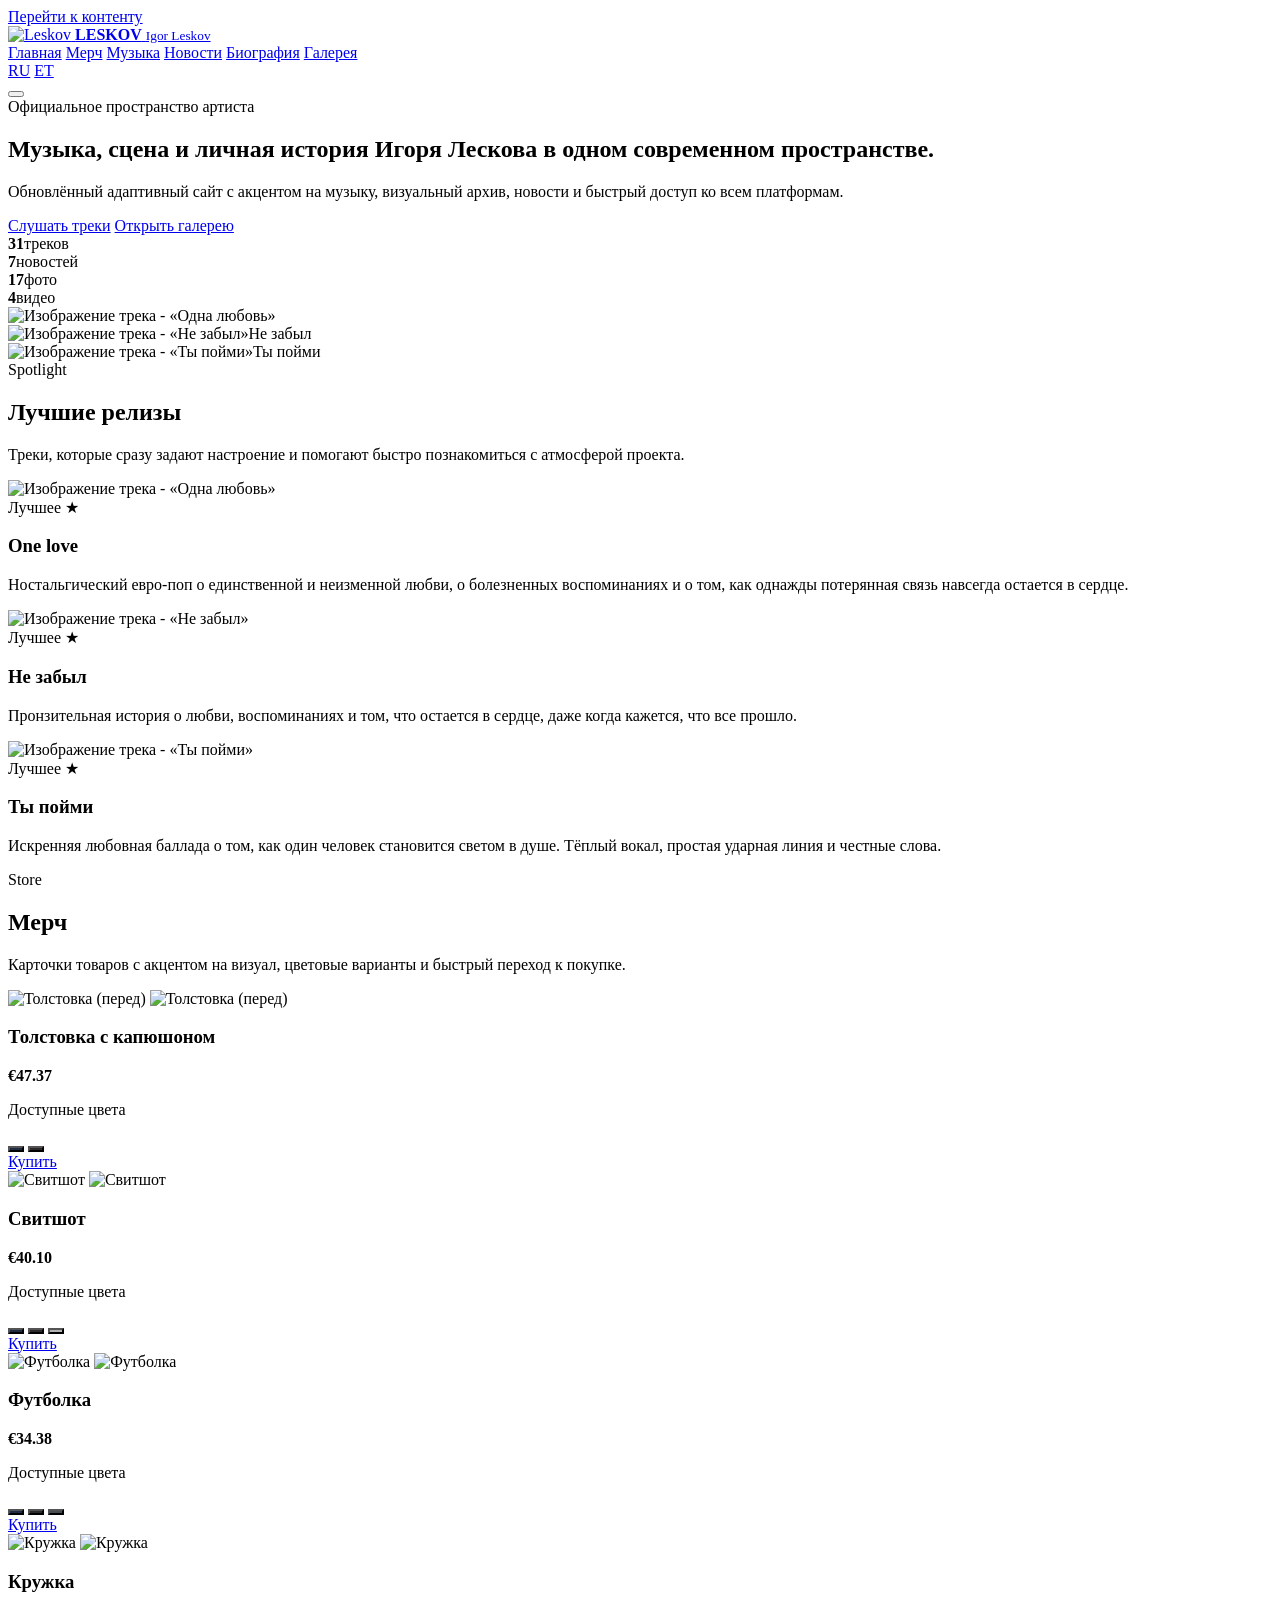
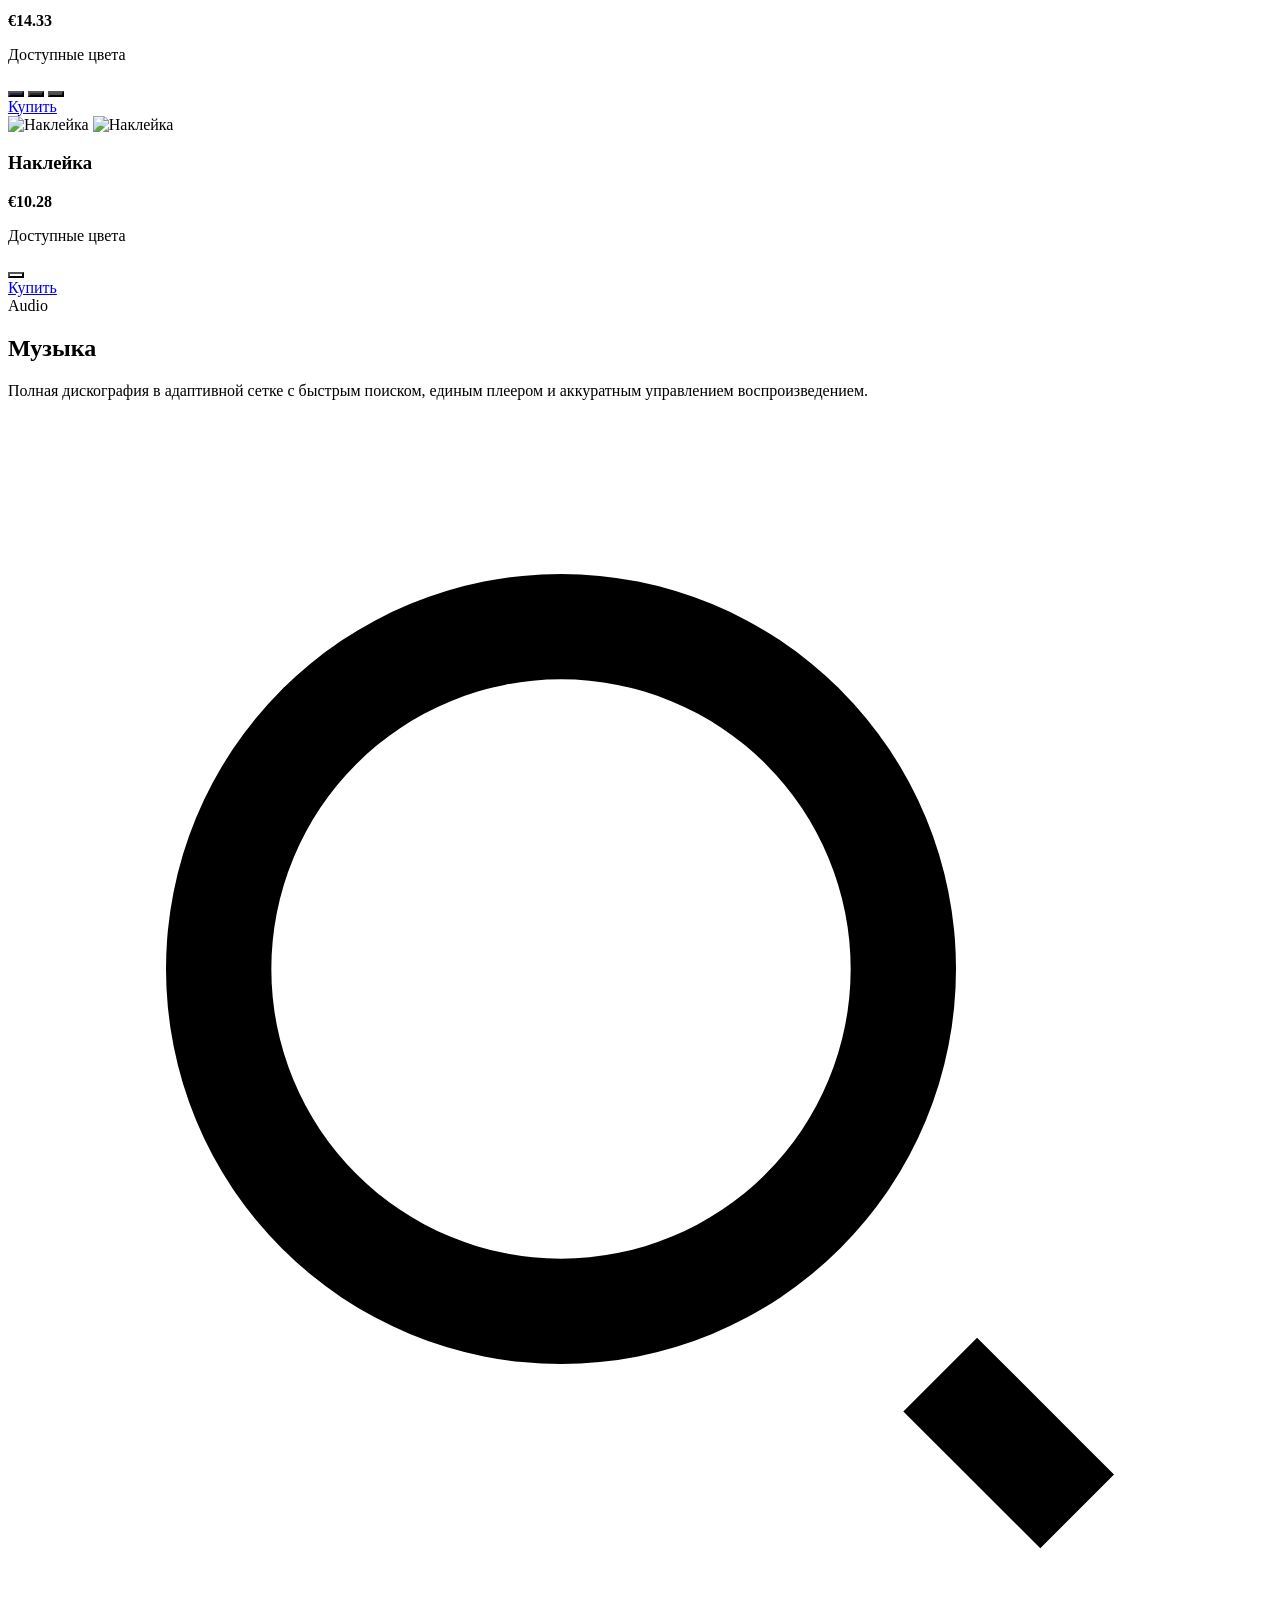
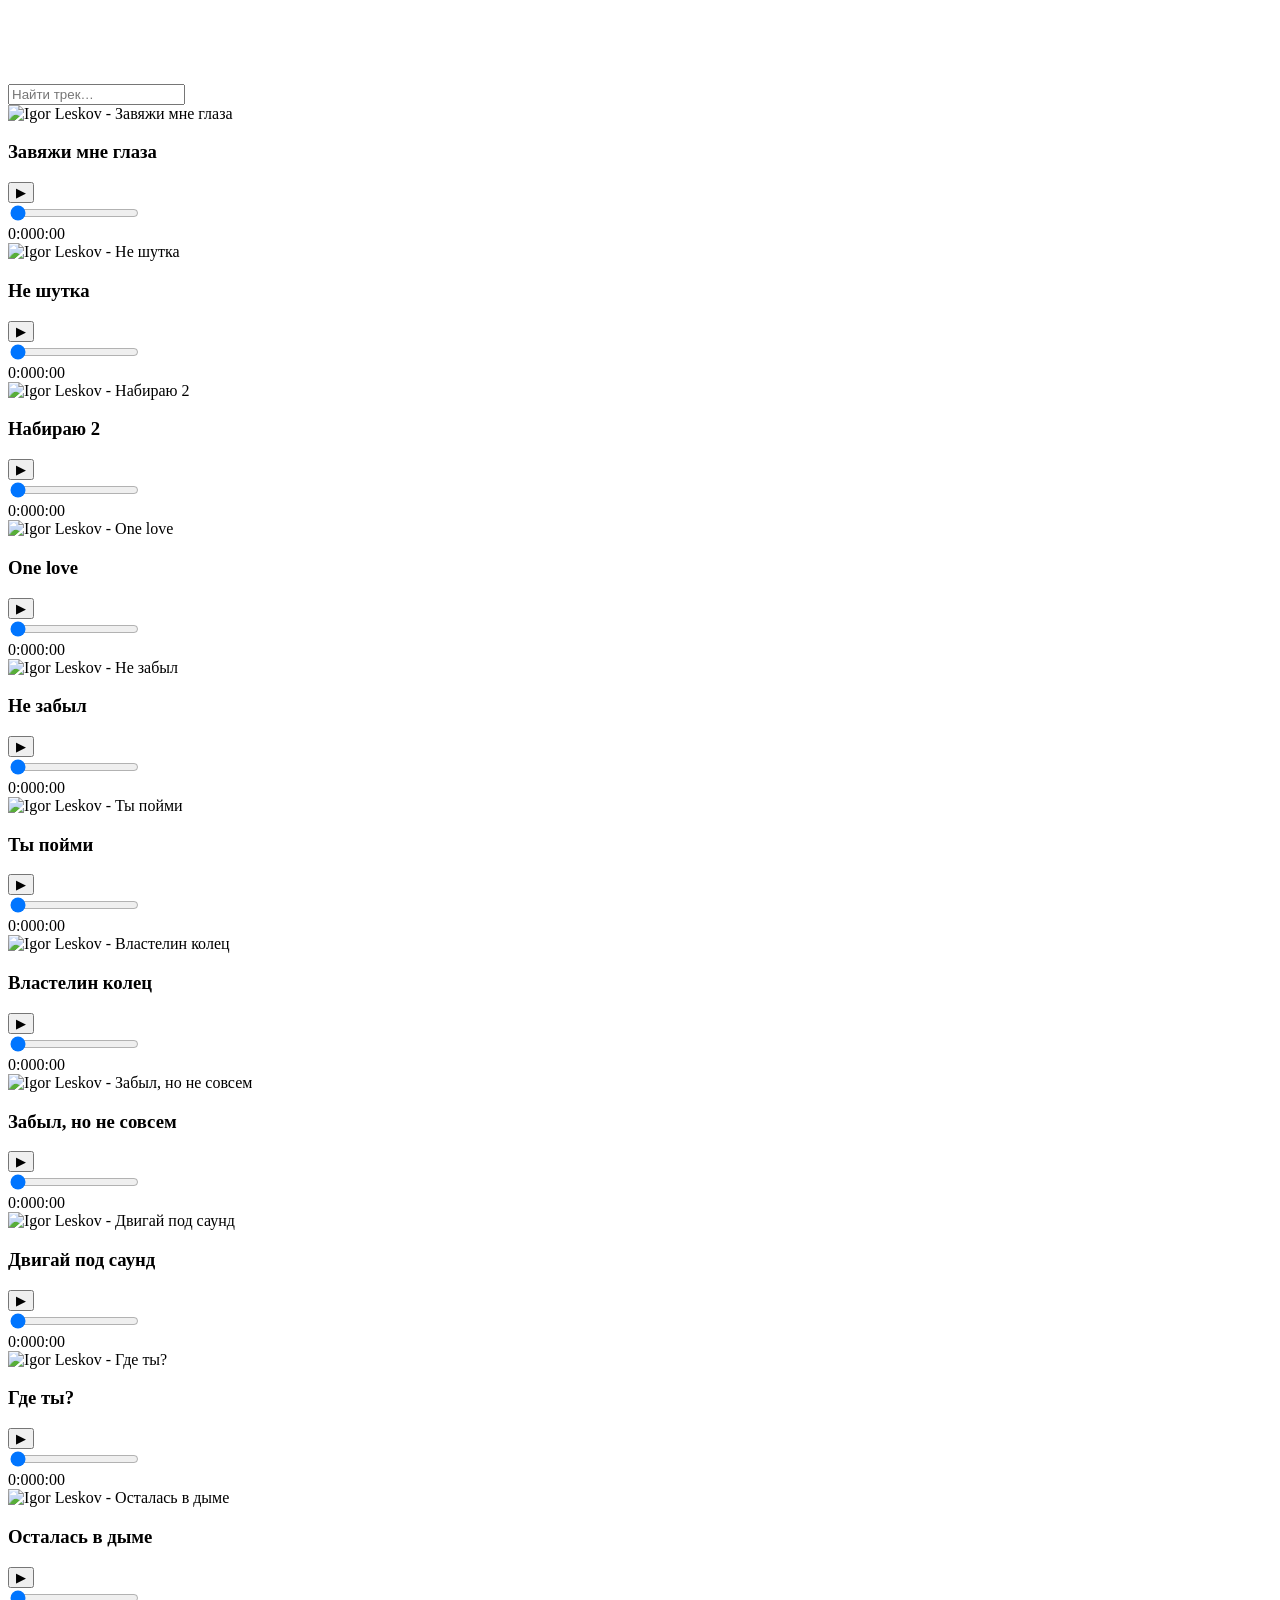
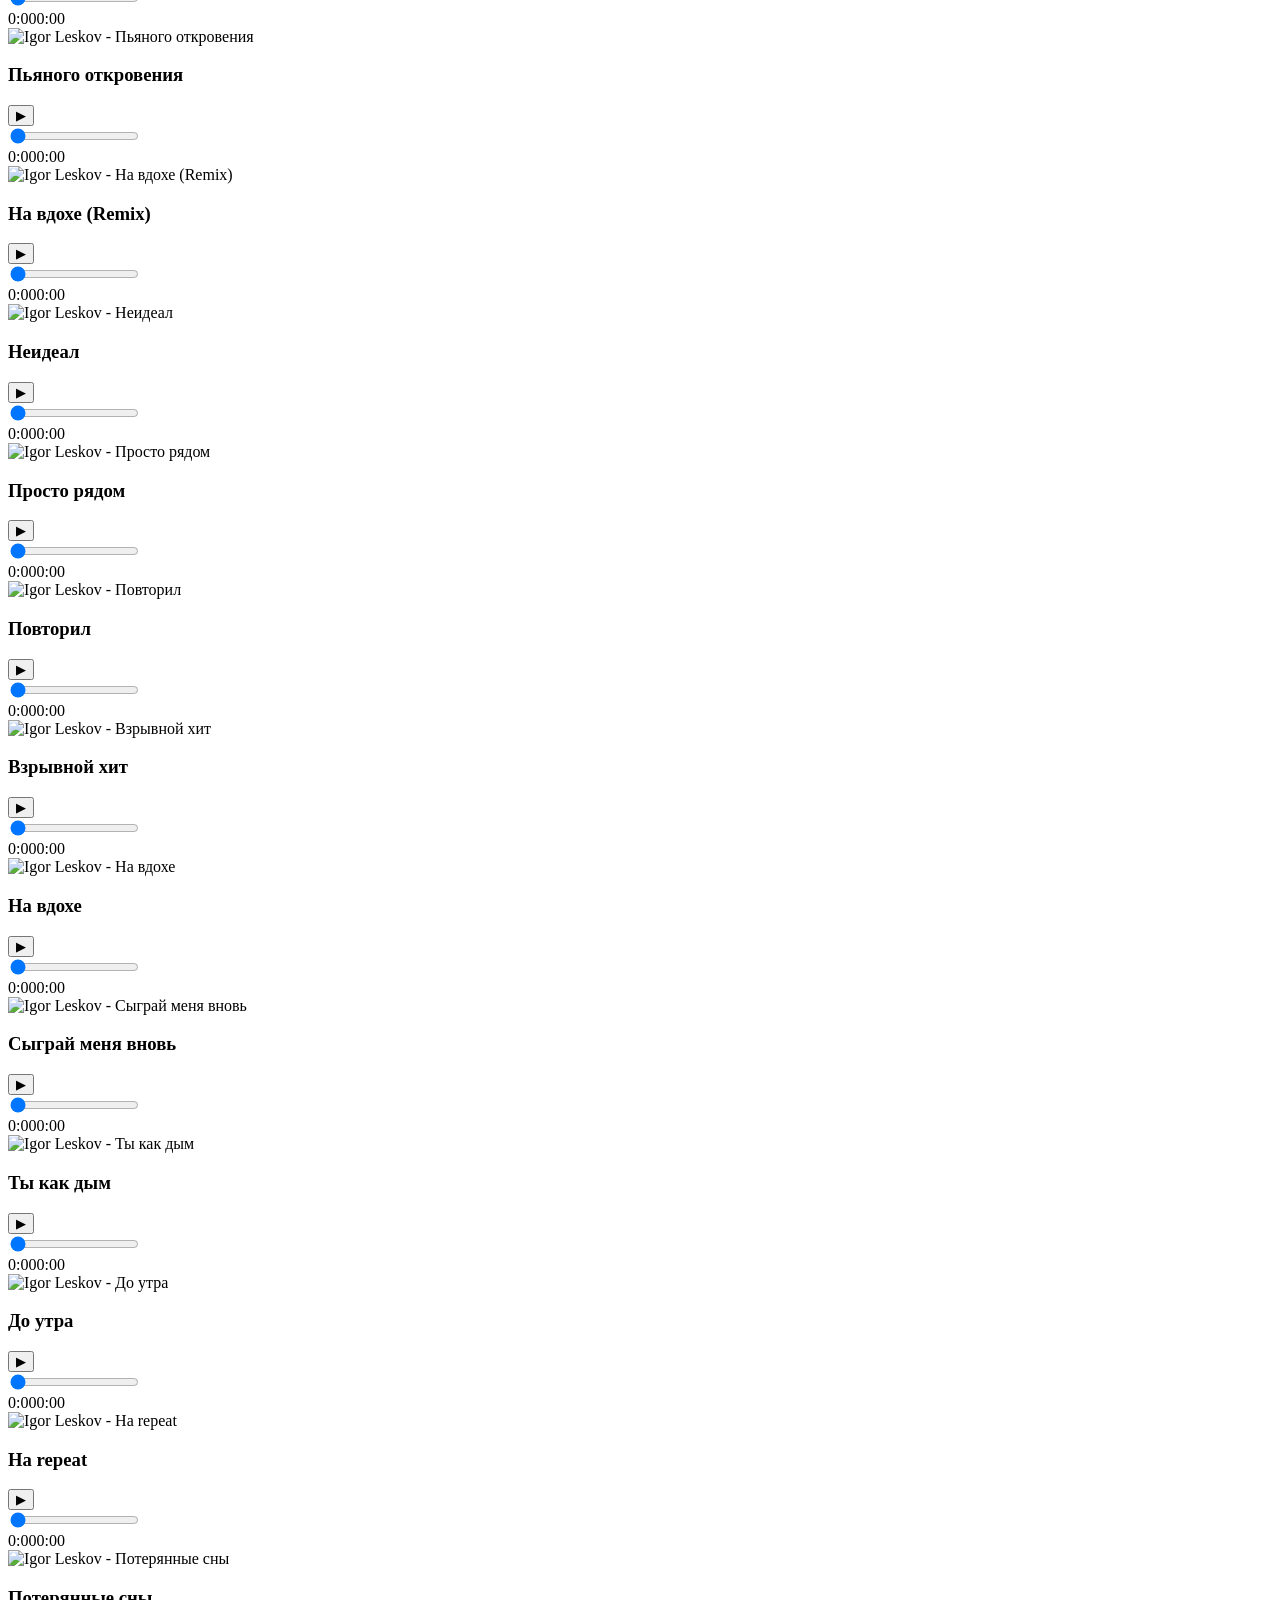
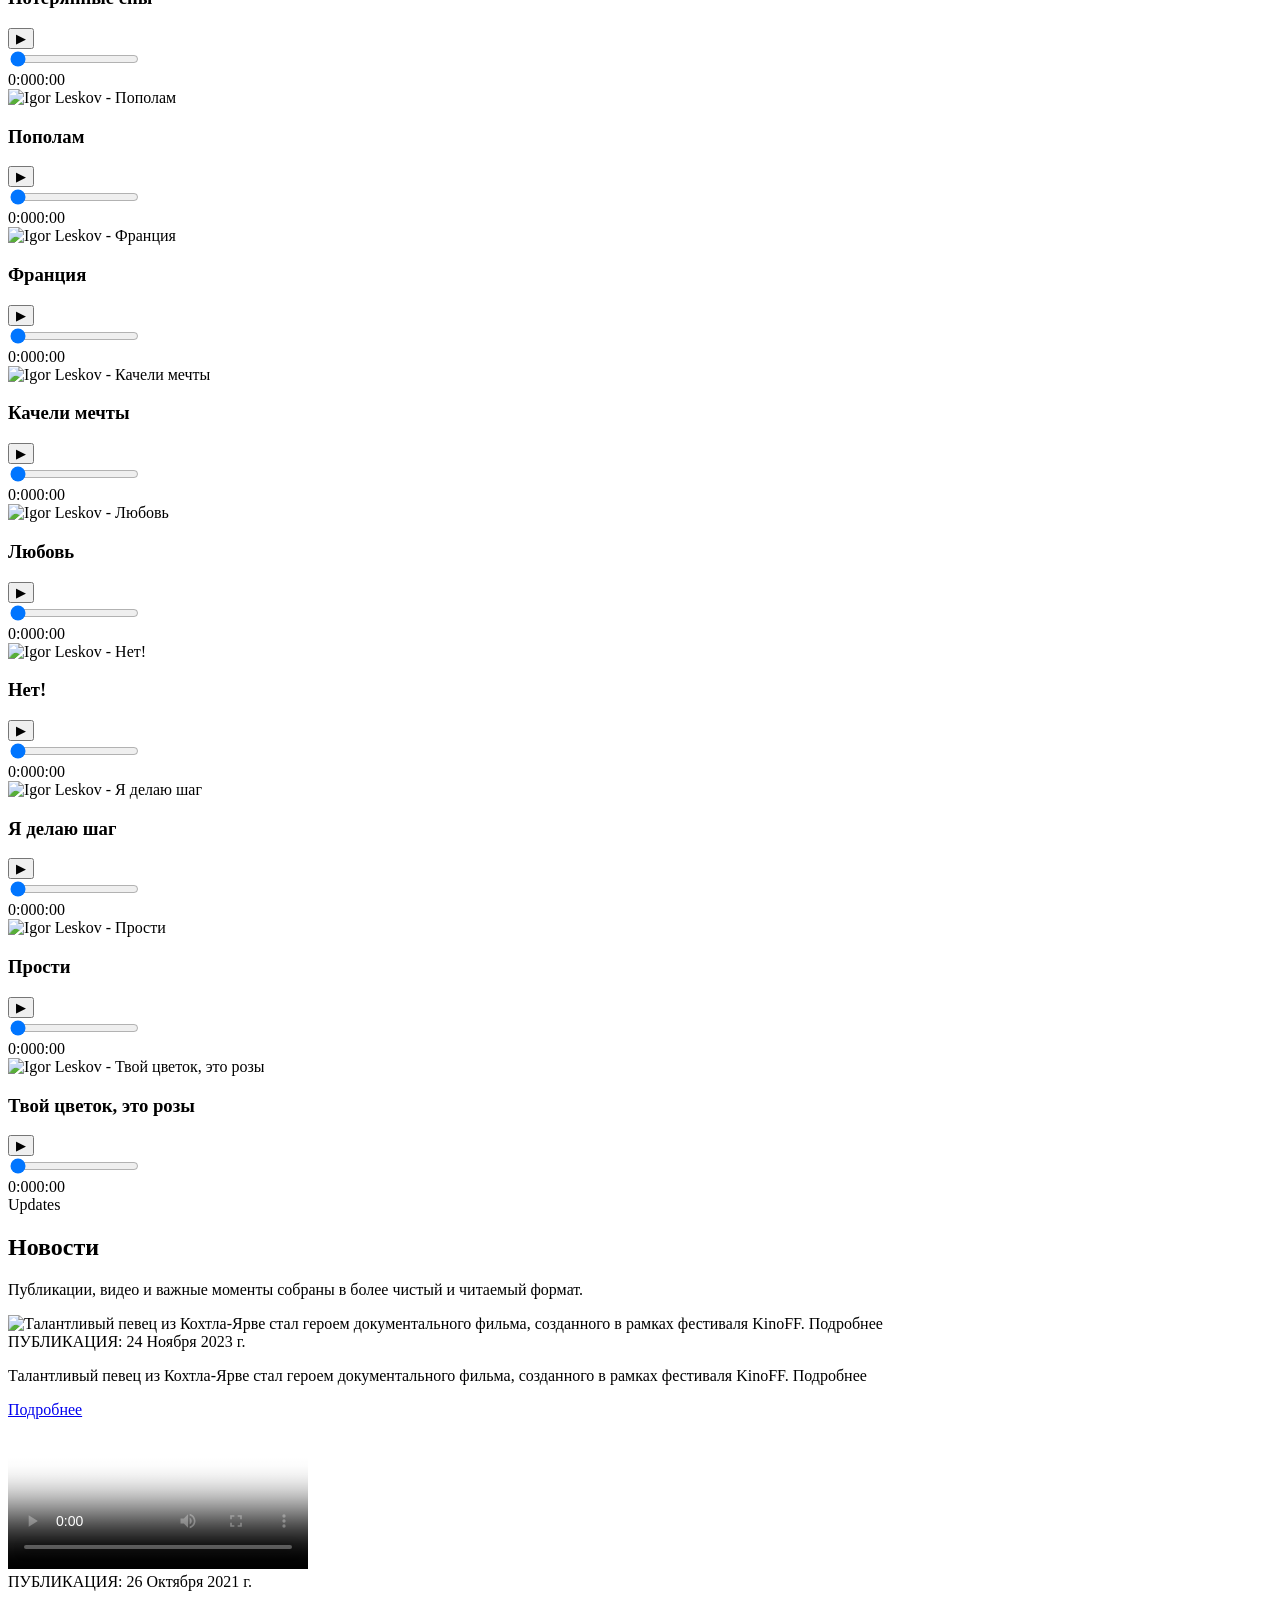
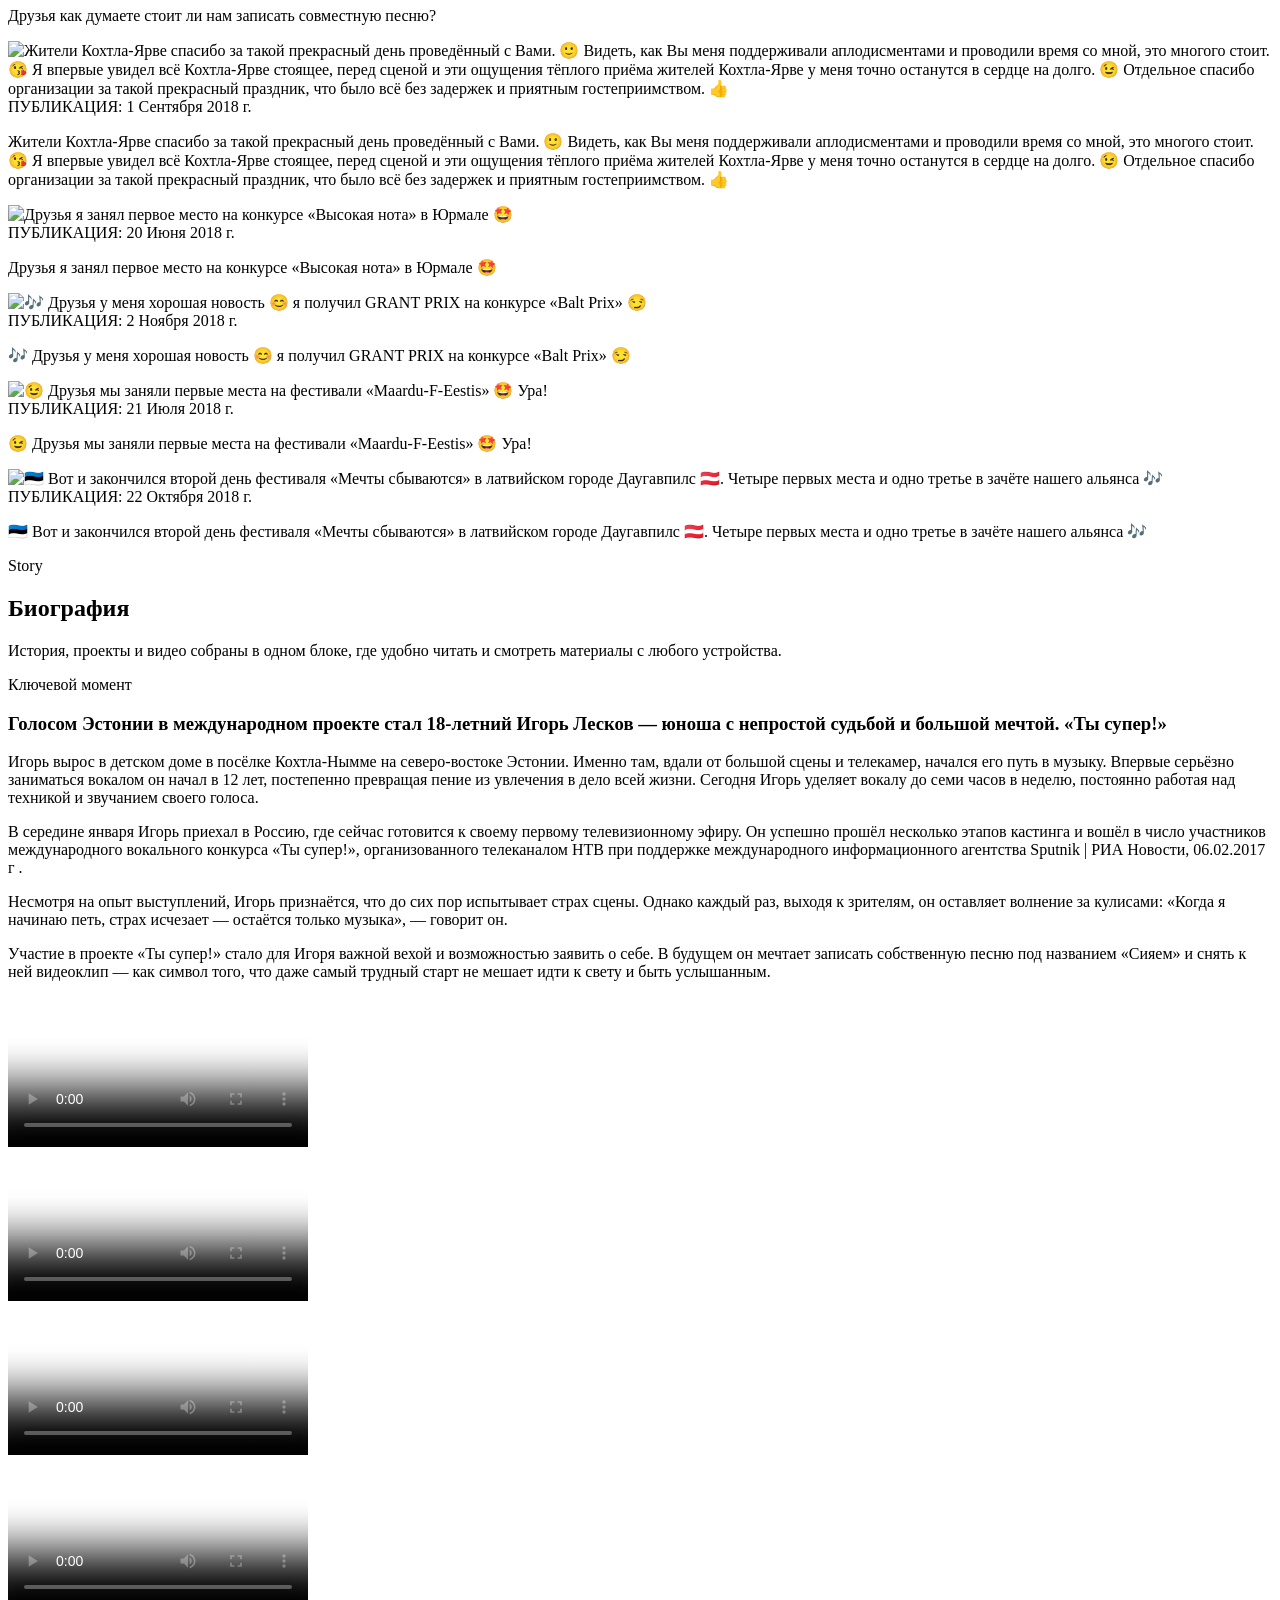
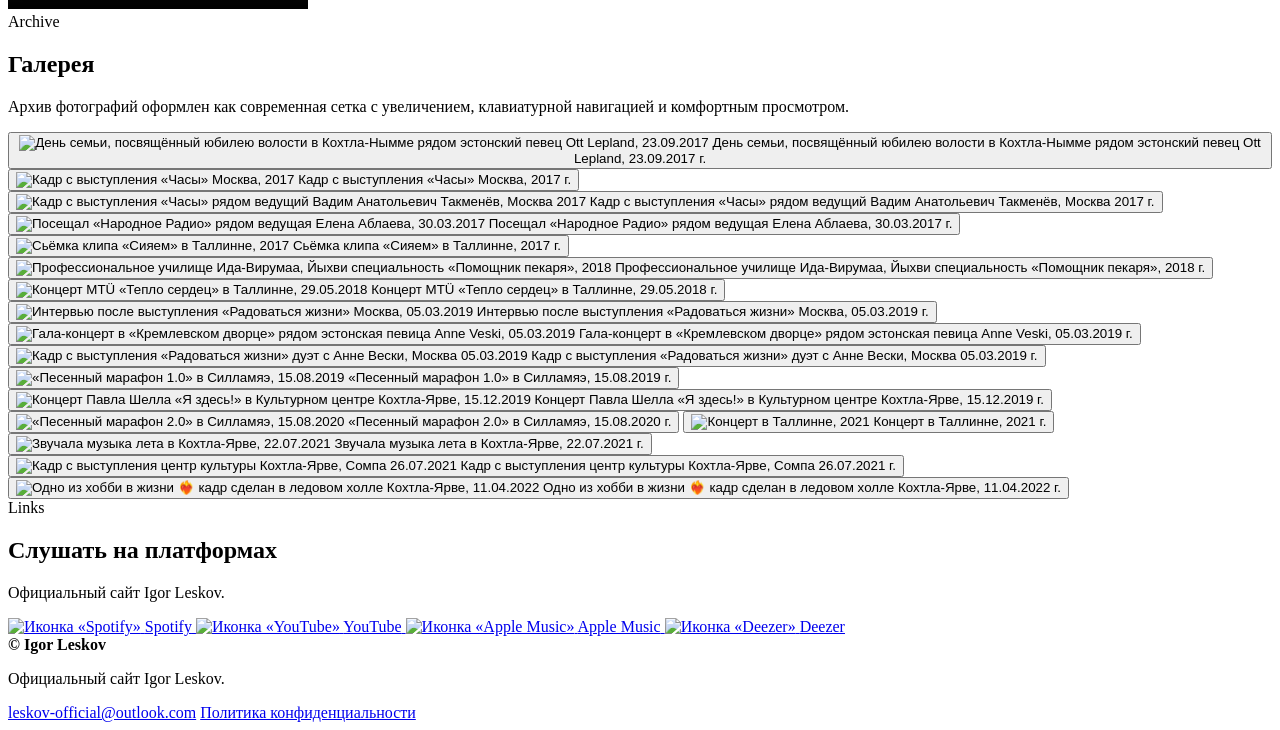
==== index.html @ e86a99e0 "Add files via upload" ====
<!DOCTYPE html>
<html lang="ru">
<head>
  <meta charset="UTF-8">
  <meta name="viewport" content="width=device-width, initial-scale=1.0">
  <title>Leskov — официальный сайт</title>
  <meta name="description" content="Официальный сайт Igor Leskov: музыка, новости, биография, видео, галерея и мерч в современном адаптивном формате.">
  <meta name="theme-color" content="#090b17">
  <meta property="og:title" content="Leskov — официальный сайт">
  <meta property="og:description" content="Официальный сайт Igor Leskov: музыка, новости, биография, видео, галерея и мерч в современном адаптивном формате.">
  <meta property="og:type" content="website">
  <meta property="og:url" content="https://leskov.online/index.html">
  <meta property="og:image" content="https://leskov.online/images/1.webp">
  <meta property="og:locale" content="ru_RU">
  <meta name="twitter:card" content="summary_large_image">
  <link rel="icon" href="images/dark-favicon.png" type="image/x-icon">
  <link rel="apple-touch-icon" sizes="180x180" href="images/apple-touch-icon.webp">
  <link rel="manifest" href="manifest.json">
  <link rel="canonical" href="https://leskov.online/index.html">
  <link rel="alternate" hreflang="ru" href="https://leskov.online/index.html">
  <link rel="alternate" hreflang="et" href="https://leskov.online/index_et.html">
  <link rel="alternate" hreflang="x-default" href="https://leskov.online/index.html">
  <link rel="preload" href="styles/site.css" as="style">
  <link rel="stylesheet" href="styles/site.css">
  <script type="application/ld+json">{
  "@context": "https://schema.org",
  "@type": "MusicGroup",
  "name": "Igor Leskov",
  "alternateName": "Leskov",
  "url": "https://leskov.online/",
  "image": "https://leskov.online/images/1.webp",
  "sameAs": [
    "https://open.spotify.com/artist/6qrNmKP6uxLt9IH6cuPBic",
    "https://youtube.com/channel/UCfC91zJRgy1RGHSk66JaquA",
    "https://music.apple.com/ee/artist/igor-leskov/1499182530",
    "https://deezer.com/de/artist/64176502"
  ],
  "description": "Официальный сайт Igor Leskov: музыка, новости, биография, видео, галерея и мерч в современном адаптивном формате."
}</script>
</head>
<body data-lang="ru">
  <a class="skip-link" href="#content">Перейти к контенту</a>
  <div class="page-shell">
    <div class="bg-orb bg-orb-one"></div>
    <div class="bg-orb bg-orb-two"></div>
    <div class="bg-grid"></div>

    <header class="site-header">
      <div class="container header-inner">
        <a class="brand" href="index.html" aria-label="Leskov home">
          <img src="images/logo.webp" alt="Leskov" width="56" height="56" fetchpriority="high">
          <span class="brand-copy">
            <strong>LESKOV</strong>
            <small>Igor Leskov</small>
          </span>
        </a>

        <nav class="site-nav" id="site-nav" aria-label="primary">
          <a href="#home" data-nav-link>Главная</a>
<a href="#shop" data-nav-link>Мерч</a>
<a href="#music" data-nav-link>Музыка</a>
<a href="#news" data-nav-link>Новости</a>
<a href="#biography" data-nav-link>Биография</a>
<a href="#gallery" data-nav-link>Галерея</a>
        </nav>

        <div class="header-actions">
          <div class="language-switcher">
            <a class="lang-pill is-active" href="index.html">RU</a>
            <a class="lang-pill " href="index_et.html">ET</a>
          </div>
          <button class="menu-toggle" type="button" aria-expanded="false" aria-controls="site-nav" aria-label="Открыть меню" data-menu-toggle>
            <span></span><span></span><span></span>
          </button>
        </div>
      </div>
    </header>

    <main id="content">
      <section class="hero-section" id="home">
        <div class="container hero-grid">
          <div class="hero-copy reveal">
            <span class="eyebrow">Официальное пространство артиста</span>
            <h1>Музыка, сцена и личная история Игоря Лескова в одном современном пространстве.</h1>
            <p>Обновлённый адаптивный сайт с акцентом на музыку, визуальный архив, новости и быстрый доступ ко всем платформам.</p>
            <div class="hero-actions">
              <a class="button" href="#music">Слушать треки</a>
              <a class="button button-secondary" href="#gallery">Открыть галерею</a>
            </div>
            <div class="hero-stats"><div class="hero-stat"><strong>31</strong><span>треков</span></div>
<div class="hero-stat"><strong>7</strong><span>новостей</span></div>
<div class="hero-stat"><strong>17</strong><span>фото</span></div>
<div class="hero-stat"><strong>4</strong><span>видео</span></div></div>
          </div>

          <div class="hero-visual reveal">
            <div class="visual-main">
              <img src="images/1.webp" alt="Изображение трека - «Одна любовь»" fetchpriority="high">
            </div>
            <div class="visual-stack">
              <div class="stack-card"><img src="images/3.webp" alt="Изображение трека - «Не забыл»" loading="lazy"><span>Не забыл</span></div><div class="stack-card"><img src="images/2.webp" alt="Изображение трека - «Ты пойми»" loading="lazy"><span>Ты пойми</span></div>
            </div>
          </div>
        </div>
      </section>

      <section class="section-block" aria-labelledby="featured-title">
        <div class="container">
          <div class="section-head reveal">
            <div>
              <span class="eyebrow">Spotlight</span>
              <h2 id="featured-title">Лучшие релизы</h2>
            </div>
            <p>Треки, которые сразу задают настроение и помогают быстро познакомиться с атмосферой проекта.</p>
          </div>
          <div class="featured-grid"><article class="featured-card reveal">
  <div class="featured-media"><img src="images/1.webp" alt="Изображение трека - «Одна любовь»" fetchpriority="high"></div>
  <div class="featured-copy">
    <span class="pill">Лучшее ★</span>
    <h3>One love</h3>
    <p>Ностальгический евро-поп о единственной и неизменной любви, о болезненных воспоминаниях и о том, как однажды потерянная связь навсегда остается в сердце.</p>
  </div>
</article>
<article class="featured-card reveal">
  <div class="featured-media"><img src="images/3.webp" alt="Изображение трека - «Не забыл»" loading="lazy"></div>
  <div class="featured-copy">
    <span class="pill">Лучшее ★</span>
    <h3>Не забыл</h3>
    <p>Пронзительная история о любви, воспоминаниях и том, что остается в сердце, даже когда кажется, что все прошло.</p>
  </div>
</article>
<article class="featured-card reveal">
  <div class="featured-media"><img src="images/2.webp" alt="Изображение трека - «Ты пойми»" loading="lazy"></div>
  <div class="featured-copy">
    <span class="pill">Лучшее ★</span>
    <h3>Ты пойми</h3>
    <p>Искренняя любовная баллада о том, как один человек становится светом в душе. Тёплый вокал, простая ударная линия и честные слова.</p>
  </div>
</article></div>
        </div>
      </section>

      <section class="section-block" id="shop" aria-labelledby="shop-title">
        <div class="container">
          <div class="section-head reveal">
            <div>
              <span class="eyebrow">Store</span>
              <h2 id="shop-title">Мерч</h2>
            </div>
            <p>Карточки товаров с акцентом на визуал, цветовые варианты и быстрый переход к покупке.</p>
          </div>
          <div class="shop-grid"><article class="shop-card reveal" data-shop-card>
  <div class="shop-visual" data-front="images/500.webp" data-back="images/500-hover.webp">
    <img class="shop-image is-front" src="images/500.webp" alt="Толстовка (перед)" loading="lazy">
    <img class="shop-image is-back" src="images/500-hover.webp" alt="Толстовка (перед)" loading="lazy">
  </div>
  <div class="shop-copy">
    <div class="shop-line">
      <h3>Толстовка с капюшоном</h3>
      <strong>€47.37</strong>
    </div>
    <p class="shop-meta">Доступные цвета</p>
    <div class="color-row"><button class="color-dot is-selected" type="button" aria-label="Толстовка с капюшоном" style="background-color: rgb(31, 42, 68);" data-buy-url="https://my-store-109c5bf.creator-spring.com/listing/leskov?product=377&amp;variation=100072" data-front="images/500.webp" data-back="images/500-hover.webp"></button>
<button class="color-dot " type="button" aria-label="Толстовка с капюшоном" style="background-color: rgb(45, 41, 38);" data-buy-url="https://my-store-109c5bf.creator-spring.com/listing/leskov?product=377&amp;variation=100069" data-front="images/501.webp" data-back="images/501-hover.webp"></button></div>
    <a class="button button-secondary" data-buy-link href="https://my-store-109c5bf.creator-spring.com/listing/leskov?product=377&amp;variation=100072" target="_blank" rel="noopener noreferrer">Купить</a>
  </div>
</article>
<article class="shop-card reveal" data-shop-card>
  <div class="shop-visual" data-front="images/600.webp" data-back="images/600-hover.webp">
    <img class="shop-image is-front" src="images/600.webp" alt="Свитшот" loading="lazy">
    <img class="shop-image is-back" src="images/600-hover.webp" alt="Свитшот" loading="lazy">
  </div>
  <div class="shop-copy">
    <div class="shop-line">
      <h3>Свитшот</h3>
      <strong>€40.10</strong>
    </div>
    <p class="shop-meta">Доступные цвета</p>
    <div class="color-row"><button class="color-dot is-selected" type="button" aria-label="Свитшот" style="background-color: rgb(31, 42, 68);" data-buy-url="https://my-store-109c5bf.creator-spring.com/listing/leskov?product=378&amp;variation=100090" data-front="images/600.webp" data-back="images/600-hover.webp"></button>
<button class="color-dot " type="button" aria-label="Свитшот" style="background-color: rgb(45, 41, 38);" data-buy-url="https://my-store-109c5bf.creator-spring.com/listing/leskov?product=378&amp;variation=100077" data-front="images/601.webp" data-back="images/601-hover.webp"></button>
<button class="color-dot " type="button" aria-label="Свитшот" style="background-color: rgb(177, 179, 179);" data-buy-url="https://my-store-109c5bf.creator-spring.com/listing/leskov?product=378&amp;variation=103505" data-front="images/602.webp" data-back="images/602-hover.webp"></button></div>
    <a class="button button-secondary" data-buy-link href="https://my-store-109c5bf.creator-spring.com/listing/leskov?product=378&amp;variation=100090" target="_blank" rel="noopener noreferrer">Купить</a>
  </div>
</article>
<article class="shop-card reveal" data-shop-card>
  <div class="shop-visual" data-front="images/701.webp" data-back="images/701-hover.webp">
    <img class="shop-image is-front" src="images/701.webp" alt="Футболка" loading="lazy">
    <img class="shop-image is-back" src="images/701-hover.webp" alt="Футболка" loading="lazy">
  </div>
  <div class="shop-copy">
    <div class="shop-line">
      <h3>Футболка</h3>
      <strong>€34.38</strong>
    </div>
    <p class="shop-meta">Доступные цвета</p>
    <div class="color-row"><button class="color-dot is-selected" type="button" aria-label="Футболка" style="background-color: rgb(31, 42, 68);" data-buy-url="https://my-store-109c5bf.creator-spring.com/listing/leskov?product=2213&amp;variation=106227" data-front="images/701.webp" data-back="images/701-hover.webp"></button>
<button class="color-dot " type="button" aria-label="Футболка" style="background-color: rgb(45, 41, 38);" data-buy-url="https://my-store-109c5bf.creator-spring.com/listing/leskov?product=2213&amp;variation=106173" data-front="images/700.webp" data-back="images/700-hover.webp"></button>
<button class="color-dot " type="button" aria-label="Футболка" style="background-color: rgb(71, 76, 83);" data-buy-url="https://my-store-109c5bf.creator-spring.com/listing/leskov?product=2213&amp;variation=106228" data-front="images/702.webp" data-back="images/702-hover.webp"></button></div>
    <a class="button button-secondary" data-buy-link href="https://my-store-109c5bf.creator-spring.com/listing/leskov?product=2213&amp;variation=106227" target="_blank" rel="noopener noreferrer">Купить</a>
  </div>
</article>
<article class="shop-card reveal" data-shop-card>
  <div class="shop-visual" data-front="images/901.webp" data-back="images/901-hover.webp">
    <img class="shop-image is-front" src="images/901.webp" alt="Кружка" loading="lazy">
    <img class="shop-image is-back" src="images/901-hover.webp" alt="Кружка" loading="lazy">
  </div>
  <div class="shop-copy">
    <div class="shop-line">
      <h3>Кружка</h3>
      <strong>€14.33</strong>
    </div>
    <p class="shop-meta">Доступные цвета</p>
    <div class="color-row"><button class="color-dot is-selected" type="button" aria-label="Кружка" style="background-color: rgb(31, 42, 68);" data-buy-url="https://my-store-109c5bf.creator-spring.com/listing/leskov?product=1566&amp;variation=104947" data-front="images/901.webp" data-back="images/901-hover.webp"></button>
<button class="color-dot " type="button" aria-label="Кружка" style="background-color: rgb(45, 41, 38);" data-buy-url="https://my-store-109c5bf.creator-spring.com/listing/leskov?product=1566&amp;variation=104946" data-front="images/900.webp" data-back="images/900-hover.webp"></button>
<button class="color-dot " type="button" aria-label="Кружка" style="background-color: rgb(71, 76, 83);" data-buy-url="https://my-store-109c5bf.creator-spring.com/listing/leskov?product=1566&amp;variation=104938" data-front="images/902.webp" data-back="images/902-hover.webp"></button></div>
    <a class="button button-secondary" data-buy-link href="https://my-store-109c5bf.creator-spring.com/listing/leskov?product=1566&amp;variation=104947" target="_blank" rel="noopener noreferrer">Купить</a>
  </div>
</article>
<article class="shop-card reveal" data-shop-card>
  <div class="shop-visual" data-front="images/800.webp" data-back="images/800.webp">
    <img class="shop-image is-front" src="images/800.webp" alt="Наклейка" loading="lazy">
    <img class="shop-image is-back" src="images/800.webp" alt="Наклейка" loading="lazy">
  </div>
  <div class="shop-copy">
    <div class="shop-line">
      <h3>Наклейка</h3>
      <strong>€10.28</strong>
    </div>
    <p class="shop-meta">Доступные цвета</p>
    <div class="color-row"><button class="color-dot is-selected" type="button" aria-label="Наклейка" style="background-color: rgb(255, 255, 255);" data-buy-url="https://my-store-109c5bf.creator-spring.com/listing/leskov?product=794&amp;variation=103544" data-front="images/901.webp" data-back="images/901-hover.webp"></button></div>
    <a class="button button-secondary" data-buy-link href="https://my-store-109c5bf.creator-spring.com/listing/leskov?product=794&amp;variation=103544" target="_blank" rel="noopener noreferrer">Купить</a>
  </div>
</article></div>
        </div>
      </section>

      <section class="section-block" id="music" aria-labelledby="music-title">
        <div class="container">
          <div class="section-head reveal">
            <div>
              <span class="eyebrow">Audio</span>
              <h2 id="music-title">Музыка</h2>
            </div>
            <p>Полная дискография в адаптивной сетке с быстрым поиском, единым плеером и аккуратным управлением воспроизведением.</p>
          </div>
          <div class="music-toolbar reveal">
            <label class="search-box">
              <svg viewBox="0 0 24 24" aria-hidden="true"><path d="M10.5 3a7.5 7.5 0 1 1 0 15a7.5 7.5 0 0 1 0-15Zm0 2a5.5 5.5 0 1 0 0 11a5.5 5.5 0 0 0 0-11Zm7.9 12.5l2.6 2.6l-1.4 1.4l-2.6-2.6z"></path></svg>
              <input type="search" placeholder="Найти трек…" data-track-search>
            </label>
          </div>
          <div class="track-grid" data-track-grid><article class="track-card reveal" data-track-card data-track-title="завяжи мне глаза">
  <div class="track-cover">
    <img src="images/Завяжи мне глаза.webp" alt="Igor Leskov - Завяжи мне глаза" loading="lazy">
  </div>
  <div class="track-body">
    <h3>Завяжи мне глаза</h3>
    <div class="player" data-player>
      <audio preload="metadata" src="audio/Завяжи мне глаза.mp3"></audio>
      <button class="player-button" type="button" aria-label="Воспроизвести">▶</button>
      <div class="player-meta">
        <input class="player-range" type="range" min="0" max="100" value="0" step="0.1" aria-label="progress">
        <div class="player-times"><span data-current>0:00</span><span data-duration>0:00</span></div>
      </div>
    </div>
  </div>
</article>
<article class="track-card reveal" data-track-card data-track-title="не шутка">
  <div class="track-cover">
    <img src="images/Не шутка.webp" alt="Igor Leskov - Не шутка" loading="lazy">
  </div>
  <div class="track-body">
    <h3>Не шутка</h3>
    <div class="player" data-player>
      <audio preload="metadata" src="audio/Не шутка.mp3"></audio>
      <button class="player-button" type="button" aria-label="Воспроизвести">▶</button>
      <div class="player-meta">
        <input class="player-range" type="range" min="0" max="100" value="0" step="0.1" aria-label="progress">
        <div class="player-times"><span data-current>0:00</span><span data-duration>0:00</span></div>
      </div>
    </div>
  </div>
</article>
<article class="track-card reveal" data-track-card data-track-title="набираю 2">
  <div class="track-cover">
    <img src="images/Набираю.webp" alt="Igor Leskov - Набираю 2" loading="lazy">
  </div>
  <div class="track-body">
    <h3>Набираю 2</h3>
    <div class="player" data-player>
      <audio preload="metadata" src="audio/Набираю 2.mp3"></audio>
      <button class="player-button" type="button" aria-label="Воспроизвести">▶</button>
      <div class="player-meta">
        <input class="player-range" type="range" min="0" max="100" value="0" step="0.1" aria-label="progress">
        <div class="player-times"><span data-current>0:00</span><span data-duration>0:00</span></div>
      </div>
    </div>
  </div>
</article>
<article class="track-card reveal" data-track-card data-track-title="one love">
  <div class="track-cover">
    <img src="images/One love.webp" alt="Igor Leskov - One love" loading="lazy">
  </div>
  <div class="track-body">
    <h3>One love</h3>
    <div class="player" data-player>
      <audio preload="metadata" src="audio/One love.mp3"></audio>
      <button class="player-button" type="button" aria-label="Воспроизвести">▶</button>
      <div class="player-meta">
        <input class="player-range" type="range" min="0" max="100" value="0" step="0.1" aria-label="progress">
        <div class="player-times"><span data-current>0:00</span><span data-duration>0:00</span></div>
      </div>
    </div>
  </div>
</article>
<article class="track-card reveal" data-track-card data-track-title="не забыл">
  <div class="track-cover">
    <img src="images/Не забыл.webp" alt="Igor Leskov - Не забыл" loading="lazy">
  </div>
  <div class="track-body">
    <h3>Не забыл</h3>
    <div class="player" data-player>
      <audio preload="metadata" src="audio/Не забыл.mp3"></audio>
      <button class="player-button" type="button" aria-label="Воспроизвести">▶</button>
      <div class="player-meta">
        <input class="player-range" type="range" min="0" max="100" value="0" step="0.1" aria-label="progress">
        <div class="player-times"><span data-current>0:00</span><span data-duration>0:00</span></div>
      </div>
    </div>
  </div>
</article>
<article class="track-card reveal" data-track-card data-track-title="ты пойми">
  <div class="track-cover">
    <img src="images/Ты пойми.webp" alt="Igor Leskov - Ты пойми" loading="lazy">
  </div>
  <div class="track-body">
    <h3>Ты пойми</h3>
    <div class="player" data-player>
      <audio preload="metadata" src="audio/Ты пойми.mp3"></audio>
      <button class="player-button" type="button" aria-label="Воспроизвести">▶</button>
      <div class="player-meta">
        <input class="player-range" type="range" min="0" max="100" value="0" step="0.1" aria-label="progress">
        <div class="player-times"><span data-current>0:00</span><span data-duration>0:00</span></div>
      </div>
    </div>
  </div>
</article>
<article class="track-card reveal" data-track-card data-track-title="властелин колец">
  <div class="track-cover">
    <img src="images/5.webp" alt="Igor Leskov - Властелин колец" loading="lazy">
  </div>
  <div class="track-body">
    <h3>Властелин колец</h3>
    <div class="player" data-player>
      <audio preload="metadata" src="audio/Властелин колец.mp3"></audio>
      <button class="player-button" type="button" aria-label="Воспроизвести">▶</button>
      <div class="player-meta">
        <input class="player-range" type="range" min="0" max="100" value="0" step="0.1" aria-label="progress">
        <div class="player-times"><span data-current>0:00</span><span data-duration>0:00</span></div>
      </div>
    </div>
  </div>
</article>
<article class="track-card reveal" data-track-card data-track-title="забыл, но не совсем">
  <div class="track-cover">
    <img src="images/5.webp" alt="Igor Leskov - Забыл, но не совсем" loading="lazy">
  </div>
  <div class="track-body">
    <h3>Забыл, но не совсем</h3>
    <div class="player" data-player>
      <audio preload="metadata" src="audio/Забыл, но не совсем.mp3"></audio>
      <button class="player-button" type="button" aria-label="Воспроизвести">▶</button>
      <div class="player-meta">
        <input class="player-range" type="range" min="0" max="100" value="0" step="0.1" aria-label="progress">
        <div class="player-times"><span data-current>0:00</span><span data-duration>0:00</span></div>
      </div>
    </div>
  </div>
</article>
<article class="track-card reveal" data-track-card data-track-title="двигай под саунд">
  <div class="track-cover">
    <img src="images/5.webp" alt="Igor Leskov - Двигай под саунд" loading="lazy">
  </div>
  <div class="track-body">
    <h3>Двигай под саунд</h3>
    <div class="player" data-player>
      <audio preload="metadata" src="audio/Двигай под саунд.mp3"></audio>
      <button class="player-button" type="button" aria-label="Воспроизвести">▶</button>
      <div class="player-meta">
        <input class="player-range" type="range" min="0" max="100" value="0" step="0.1" aria-label="progress">
        <div class="player-times"><span data-current>0:00</span><span data-duration>0:00</span></div>
      </div>
    </div>
  </div>
</article>
<article class="track-card reveal" data-track-card data-track-title="где ты?">
  <div class="track-cover">
    <img src="images/5.webp" alt="Igor Leskov - Где ты?" loading="lazy">
  </div>
  <div class="track-body">
    <h3>Где ты?</h3>
    <div class="player" data-player>
      <audio preload="metadata" src="audio/Где-ты.mp3"></audio>
      <button class="player-button" type="button" aria-label="Воспроизвести">▶</button>
      <div class="player-meta">
        <input class="player-range" type="range" min="0" max="100" value="0" step="0.1" aria-label="progress">
        <div class="player-times"><span data-current>0:00</span><span data-duration>0:00</span></div>
      </div>
    </div>
  </div>
</article>
<article class="track-card reveal" data-track-card data-track-title="осталась в дыме">
  <div class="track-cover">
    <img src="images/5.webp" alt="Igor Leskov - Осталась в дыме" loading="lazy">
  </div>
  <div class="track-body">
    <h3>Осталась в дыме</h3>
    <div class="player" data-player>
      <audio preload="metadata" src="audio/Осталась в дыме.mp3"></audio>
      <button class="player-button" type="button" aria-label="Воспроизвести">▶</button>
      <div class="player-meta">
        <input class="player-range" type="range" min="0" max="100" value="0" step="0.1" aria-label="progress">
        <div class="player-times"><span data-current>0:00</span><span data-duration>0:00</span></div>
      </div>
    </div>
  </div>
</article>
<article class="track-card reveal" data-track-card data-track-title="пьяного откровения">
  <div class="track-cover">
    <img src="images/Пьяного откровения.webp" alt="Igor Leskov - Пьяного откровения" loading="lazy">
  </div>
  <div class="track-body">
    <h3>Пьяного откровения</h3>
    <div class="player" data-player>
      <audio preload="metadata" src="audio/Пьяного откровения.mp3"></audio>
      <button class="player-button" type="button" aria-label="Воспроизвести">▶</button>
      <div class="player-meta">
        <input class="player-range" type="range" min="0" max="100" value="0" step="0.1" aria-label="progress">
        <div class="player-times"><span data-current>0:00</span><span data-duration>0:00</span></div>
      </div>
    </div>
  </div>
</article>
<article class="track-card reveal" data-track-card data-track-title="на вдохе (remix)">
  <div class="track-cover">
    <img src="images/na-vdohe-remix.webp" alt="Igor Leskov - На вдохе (Remix)" loading="lazy">
  </div>
  <div class="track-body">
    <h3>На вдохе (Remix)</h3>
    <div class="player" data-player>
      <audio preload="metadata" src="audio/Навдохе1.mp3"></audio>
      <button class="player-button" type="button" aria-label="Воспроизвести">▶</button>
      <div class="player-meta">
        <input class="player-range" type="range" min="0" max="100" value="0" step="0.1" aria-label="progress">
        <div class="player-times"><span data-current>0:00</span><span data-duration>0:00</span></div>
      </div>
    </div>
  </div>
</article>
<article class="track-card reveal" data-track-card data-track-title="неидеал">
  <div class="track-cover">
    <img src="images/Неидеал.webp" alt="Igor Leskov - Неидеал" loading="lazy">
  </div>
  <div class="track-body">
    <h3>Неидеал</h3>
    <div class="player" data-player>
      <audio preload="metadata" src="audio/Неидеал.mp3"></audio>
      <button class="player-button" type="button" aria-label="Воспроизвести">▶</button>
      <div class="player-meta">
        <input class="player-range" type="range" min="0" max="100" value="0" step="0.1" aria-label="progress">
        <div class="player-times"><span data-current>0:00</span><span data-duration>0:00</span></div>
      </div>
    </div>
  </div>
</article>
<article class="track-card reveal" data-track-card data-track-title="просто рядом">
  <div class="track-cover">
    <img src="images/Просто рядом.webp" alt="Igor Leskov - Просто рядом" loading="lazy">
  </div>
  <div class="track-body">
    <h3>Просто рядом</h3>
    <div class="player" data-player>
      <audio preload="metadata" src="audio/Просто рядом.mp3"></audio>
      <button class="player-button" type="button" aria-label="Воспроизвести">▶</button>
      <div class="player-meta">
        <input class="player-range" type="range" min="0" max="100" value="0" step="0.1" aria-label="progress">
        <div class="player-times"><span data-current>0:00</span><span data-duration>0:00</span></div>
      </div>
    </div>
  </div>
</article>
<article class="track-card reveal" data-track-card data-track-title="повторил">
  <div class="track-cover">
    <img src="images/Повторил.webp" alt="Igor Leskov - Повторил" loading="lazy">
  </div>
  <div class="track-body">
    <h3>Повторил</h3>
    <div class="player" data-player>
      <audio preload="metadata" src="audio/Повторил.mp3"></audio>
      <button class="player-button" type="button" aria-label="Воспроизвести">▶</button>
      <div class="player-meta">
        <input class="player-range" type="range" min="0" max="100" value="0" step="0.1" aria-label="progress">
        <div class="player-times"><span data-current>0:00</span><span data-duration>0:00</span></div>
      </div>
    </div>
  </div>
</article>
<article class="track-card reveal" data-track-card data-track-title="взрывной хит">
  <div class="track-cover">
    <img src="images/Взрывной хит.webp" alt="Igor Leskov - Взрывной хит" loading="lazy">
  </div>
  <div class="track-body">
    <h3>Взрывной хит</h3>
    <div class="player" data-player>
      <audio preload="metadata" src="audio/Взрывной хит.mp3"></audio>
      <button class="player-button" type="button" aria-label="Воспроизвести">▶</button>
      <div class="player-meta">
        <input class="player-range" type="range" min="0" max="100" value="0" step="0.1" aria-label="progress">
        <div class="player-times"><span data-current>0:00</span><span data-duration>0:00</span></div>
      </div>
    </div>
  </div>
</article>
<article class="track-card reveal" data-track-card data-track-title="на вдохе">
  <div class="track-cover">
    <img src="images/На вдохе.webp" alt="Igor Leskov - На вдохе" loading="lazy">
  </div>
  <div class="track-body">
    <h3>На вдохе</h3>
    <div class="player" data-player>
      <audio preload="metadata" src="audio/На вдохе.mp3"></audio>
      <button class="player-button" type="button" aria-label="Воспроизвести">▶</button>
      <div class="player-meta">
        <input class="player-range" type="range" min="0" max="100" value="0" step="0.1" aria-label="progress">
        <div class="player-times"><span data-current>0:00</span><span data-duration>0:00</span></div>
      </div>
    </div>
  </div>
</article>
<article class="track-card reveal" data-track-card data-track-title="сыграй меня вновь">
  <div class="track-cover">
    <img src="images/Сыграй меня вновь.webp" alt="Igor Leskov - Сыграй меня вновь" loading="lazy">
  </div>
  <div class="track-body">
    <h3>Сыграй меня вновь</h3>
    <div class="player" data-player>
      <audio preload="metadata" src="audio/Сыграй меня вновь.mp3"></audio>
      <button class="player-button" type="button" aria-label="Воспроизвести">▶</button>
      <div class="player-meta">
        <input class="player-range" type="range" min="0" max="100" value="0" step="0.1" aria-label="progress">
        <div class="player-times"><span data-current>0:00</span><span data-duration>0:00</span></div>
      </div>
    </div>
  </div>
</article>
<article class="track-card reveal" data-track-card data-track-title="ты как дым">
  <div class="track-cover">
    <img src="images/Ты как дым.webp" alt="Igor Leskov - Ты как дым" loading="lazy">
  </div>
  <div class="track-body">
    <h3>Ты как дым</h3>
    <div class="player" data-player>
      <audio preload="metadata" src="audio/Ты как дым.mp3"></audio>
      <button class="player-button" type="button" aria-label="Воспроизвести">▶</button>
      <div class="player-meta">
        <input class="player-range" type="range" min="0" max="100" value="0" step="0.1" aria-label="progress">
        <div class="player-times"><span data-current>0:00</span><span data-duration>0:00</span></div>
      </div>
    </div>
  </div>
</article>
<article class="track-card reveal" data-track-card data-track-title="до утра">
  <div class="track-cover">
    <img src="images/До утра.webp" alt="Igor Leskov - До утра" loading="lazy">
  </div>
  <div class="track-body">
    <h3>До утра</h3>
    <div class="player" data-player>
      <audio preload="metadata" src="audio/До утра.mp3"></audio>
      <button class="player-button" type="button" aria-label="Воспроизвести">▶</button>
      <div class="player-meta">
        <input class="player-range" type="range" min="0" max="100" value="0" step="0.1" aria-label="progress">
        <div class="player-times"><span data-current>0:00</span><span data-duration>0:00</span></div>
      </div>
    </div>
  </div>
</article>
<article class="track-card reveal" data-track-card data-track-title="на repeat">
  <div class="track-cover">
    <img src="images/На repeat.webp" alt="Igor Leskov - На repeat" loading="lazy">
  </div>
  <div class="track-body">
    <h3>На repeat</h3>
    <div class="player" data-player>
      <audio preload="metadata" src="audio/На repeat.mp3"></audio>
      <button class="player-button" type="button" aria-label="Воспроизвести">▶</button>
      <div class="player-meta">
        <input class="player-range" type="range" min="0" max="100" value="0" step="0.1" aria-label="progress">
        <div class="player-times"><span data-current>0:00</span><span data-duration>0:00</span></div>
      </div>
    </div>
  </div>
</article>
<article class="track-card reveal" data-track-card data-track-title="потерянные сны">
  <div class="track-cover">
    <img src="images/Потерянные сны.webp" alt="Igor Leskov - Потерянные сны" loading="lazy">
  </div>
  <div class="track-body">
    <h3>Потерянные сны</h3>
    <div class="player" data-player>
      <audio preload="metadata" src="audio/Потерянные сны.mp3"></audio>
      <button class="player-button" type="button" aria-label="Воспроизвести">▶</button>
      <div class="player-meta">
        <input class="player-range" type="range" min="0" max="100" value="0" step="0.1" aria-label="progress">
        <div class="player-times"><span data-current>0:00</span><span data-duration>0:00</span></div>
      </div>
    </div>
  </div>
</article>
<article class="track-card reveal" data-track-card data-track-title="пополам">
  <div class="track-cover">
    <img src="images/Пополам.webp" alt="Igor Leskov - Пополам" loading="lazy">
  </div>
  <div class="track-body">
    <h3>Пополам</h3>
    <div class="player" data-player>
      <audio preload="metadata" src="audio/Пополам.mp3"></audio>
      <button class="player-button" type="button" aria-label="Воспроизвести">▶</button>
      <div class="player-meta">
        <input class="player-range" type="range" min="0" max="100" value="0" step="0.1" aria-label="progress">
        <div class="player-times"><span data-current>0:00</span><span data-duration>0:00</span></div>
      </div>
    </div>
  </div>
</article>
<article class="track-card reveal" data-track-card data-track-title="франция">
  <div class="track-cover">
    <img src="images/Франция.webp" alt="Igor Leskov - Франция" loading="lazy">
  </div>
  <div class="track-body">
    <h3>Франция</h3>
    <div class="player" data-player>
      <audio preload="metadata" src="audio/Франция.mp3"></audio>
      <button class="player-button" type="button" aria-label="Воспроизвести">▶</button>
      <div class="player-meta">
        <input class="player-range" type="range" min="0" max="100" value="0" step="0.1" aria-label="progress">
        <div class="player-times"><span data-current>0:00</span><span data-duration>0:00</span></div>
      </div>
    </div>
  </div>
</article>
<article class="track-card reveal" data-track-card data-track-title="качели мечты">
  <div class="track-cover">
    <img src="images/Качели мечты.webp" alt="Igor Leskov - Качели мечты" loading="lazy">
  </div>
  <div class="track-body">
    <h3>Качели мечты</h3>
    <div class="player" data-player>
      <audio preload="metadata" src="audio/Качели мечты.mp3"></audio>
      <button class="player-button" type="button" aria-label="Воспроизвести">▶</button>
      <div class="player-meta">
        <input class="player-range" type="range" min="0" max="100" value="0" step="0.1" aria-label="progress">
        <div class="player-times"><span data-current>0:00</span><span data-duration>0:00</span></div>
      </div>
    </div>
  </div>
</article>
<article class="track-card reveal" data-track-card data-track-title="любовь">
  <div class="track-cover">
    <img src="images/Любовь.webp" alt="Igor Leskov - Любовь" loading="lazy">
  </div>
  <div class="track-body">
    <h3>Любовь</h3>
    <div class="player" data-player>
      <audio preload="metadata" src="audio/Любовь.mp3"></audio>
      <button class="player-button" type="button" aria-label="Воспроизвести">▶</button>
      <div class="player-meta">
        <input class="player-range" type="range" min="0" max="100" value="0" step="0.1" aria-label="progress">
        <div class="player-times"><span data-current>0:00</span><span data-duration>0:00</span></div>
      </div>
    </div>
  </div>
</article>
<article class="track-card reveal" data-track-card data-track-title="нет!">
  <div class="track-cover">
    <img src="images/Нет!.webp" alt="Igor Leskov - Нет!" loading="lazy">
  </div>
  <div class="track-body">
    <h3>Нет!</h3>
    <div class="player" data-player>
      <audio preload="metadata" src="audio/Нет!.mp3"></audio>
      <button class="player-button" type="button" aria-label="Воспроизвести">▶</button>
      <div class="player-meta">
        <input class="player-range" type="range" min="0" max="100" value="0" step="0.1" aria-label="progress">
        <div class="player-times"><span data-current>0:00</span><span data-duration>0:00</span></div>
      </div>
    </div>
  </div>
</article>
<article class="track-card reveal" data-track-card data-track-title="я делаю шаг">
  <div class="track-cover">
    <img src="images/Я делаю шаг.webp" alt="Igor Leskov - Я делаю шаг" loading="lazy">
  </div>
  <div class="track-body">
    <h3>Я делаю шаг</h3>
    <div class="player" data-player>
      <audio preload="metadata" src="audio/Я делаю шаг.mp3"></audio>
      <button class="player-button" type="button" aria-label="Воспроизвести">▶</button>
      <div class="player-meta">
        <input class="player-range" type="range" min="0" max="100" value="0" step="0.1" aria-label="progress">
        <div class="player-times"><span data-current>0:00</span><span data-duration>0:00</span></div>
      </div>
    </div>
  </div>
</article>
<article class="track-card reveal" data-track-card data-track-title="прости">
  <div class="track-cover">
    <img src="images/Прости.webp" alt="Igor Leskov - Прости" loading="lazy">
  </div>
  <div class="track-body">
    <h3>Прости</h3>
    <div class="player" data-player>
      <audio preload="metadata" src="audio/Прости.mp3"></audio>
      <button class="player-button" type="button" aria-label="Воспроизвести">▶</button>
      <div class="player-meta">
        <input class="player-range" type="range" min="0" max="100" value="0" step="0.1" aria-label="progress">
        <div class="player-times"><span data-current>0:00</span><span data-duration>0:00</span></div>
      </div>
    </div>
  </div>
</article>
<article class="track-card reveal" data-track-card data-track-title="твой цветок, это розы">
  <div class="track-cover">
    <img src="images/Твой цветок, это розы.webp" alt="Igor Leskov - Твой цветок, это розы" loading="lazy">
  </div>
  <div class="track-body">
    <h3>Твой цветок, это розы</h3>
    <div class="player" data-player>
      <audio preload="metadata" src="audio/Tvoy-cvetok-eto-rozy.mp3"></audio>
      <button class="player-button" type="button" aria-label="Воспроизвести">▶</button>
      <div class="player-meta">
        <input class="player-range" type="range" min="0" max="100" value="0" step="0.1" aria-label="progress">
        <div class="player-times"><span data-current>0:00</span><span data-duration>0:00</span></div>
      </div>
    </div>
  </div>
</article></div>
          <p class="empty-state" hidden data-track-empty>Ничего не найдено. Попробуй другой запрос.</p>
        </div>
      </section>

      <section class="section-block" id="news" aria-labelledby="news-title">
        <div class="container">
          <div class="section-head reveal">
            <div>
              <span class="eyebrow">Updates</span>
              <h2 id="news-title">Новости</h2>
            </div>
            <p>Публикации, видео и важные моменты собраны в более чистый и читаемый формат.</p>
          </div>
          <div class="news-grid"><article class="news-card reveal">
  <div class="news-visual"><img src="images/ICON14.webp" alt="Талантливый певец из Кохтла-Ярве стал героем документального фильма, созданного в рамках фестиваля KinoFF. Подробнее" class="news-media" loading="lazy"></div>
  <div class="news-copy">
    <time datetime="2023-11-24">ПУБЛИКАЦИЯ: 24 Ноября 2023 г.</time>
    <p>Талантливый певец из Кохтла-Ярве стал героем документального фильма, созданного в рамках фестиваля KinoFF. Подробнее</p>
    <a class="news-link" href="https://gazeta.ee/narva/talantlivyj-pevecz-iz-kohtla-yarve-stal-geroem-dokumentalnogo-filma-sozdannogo-v-ramkah-festivalya-kinoff/" target="_blank" rel="noopener noreferrer">Подробнее</a>
  </div>
</article>
<article class="news-card reveal">
  <div class="news-visual"><video controls preload="metadata" poster="images/O.webp" class="news-media"><source src="video/video6.mp4" type="video/mp4"></video></div>
  <div class="news-copy">
    <time datetime="2021-10-26">ПУБЛИКАЦИЯ: 26 Октября 2021 г.</time>
    <p>Друзья как думаете стоит ли нам записать совместную песню?</p>
    
  </div>
</article>
<article class="news-card reveal">
  <div class="news-visual"><img src="images/ICON18.webp" alt="Жители Кохтла-Ярве спасибо за такой прекрасный день проведённый с Вами. 🙂 Видеть, как Вы меня поддерживали аплодисментами и проводили время со мной, это многого стоит. 😘 Я впервые увидел всё Кохтла-Ярве стоящее, перед сценой и эти ощущения тёплого приёма жителей Кохтла-Ярве у меня точно останутся в сердце на долго. 😉 Отдельное спасибо организации за такой прекрасный праздник, что было всё без задержек и приятным гостеприимством. 👍" class="news-media" loading="lazy"></div>
  <div class="news-copy">
    <time datetime="2018-09-01">ПУБЛИКАЦИЯ: 1 Сентября 2018 г.</time>
    <p>Жители Кохтла-Ярве спасибо за такой прекрасный день проведённый с Вами. 🙂 Видеть, как Вы меня поддерживали аплодисментами и проводили время со мной, это многого стоит. 😘 Я впервые увидел всё Кохтла-Ярве стоящее, перед сценой и эти ощущения тёплого приёма жителей Кохтла-Ярве у меня точно останутся в сердце на долго. 😉 Отдельное спасибо организации за такой прекрасный праздник, что было всё без задержек и приятным гостеприимством. 👍</p>
    
  </div>
</article>
<article class="news-card reveal">
  <div class="news-visual"><img src="images/ICON15.webp" alt="Друзья я занял первое место на конкурсе «Высокая нота» в Юрмале 🤩" class="news-media" loading="lazy"></div>
  <div class="news-copy">
    <time datetime="2018-06-20">ПУБЛИКАЦИЯ: 20 Июня 2018 г.</time>
    <p>Друзья я занял первое место на конкурсе «Высокая нота» в Юрмале 🤩</p>
    
  </div>
</article>
<article class="news-card reveal">
  <div class="news-visual"><img src="images/ICON16.webp" alt="🎶 Друзья у меня хорошая новость 😊 я получил GRANT PRIX на конкурсе «Balt Prix» 😏" class="news-media" loading="lazy"></div>
  <div class="news-copy">
    <time datetime="2018-11-02">ПУБЛИКАЦИЯ: 2 Ноября 2018 г.</time>
    <p>🎶 Друзья у меня хорошая новость 😊 я получил GRANT PRIX на конкурсе «Balt Prix» 😏</p>
    
  </div>
</article>
<article class="news-card reveal">
  <div class="news-visual"><img src="images/ICON21.webp" alt="😉 Друзья мы заняли первые места на фестивали «Maardu-F-Eestis» 🤩 Ура!" class="news-media" loading="lazy"></div>
  <div class="news-copy">
    <time datetime="2018-07-21">ПУБЛИКАЦИЯ: 21 Июля 2018 г.</time>
    <p>😉 Друзья мы заняли первые места на фестивали «Maardu-F-Eestis» 🤩 Ура!</p>
    
  </div>
</article>
<article class="news-card reveal">
  <div class="news-visual"><img src="images/ICON20.webp" alt="🇪🇪 Вот и закончился второй день фестиваля «Мечты сбываются» в латвийском городе Даугавпилс 🇦🇹. Четыре первых места и одно третье в зачёте нашего альянса 🎶" class="news-media" loading="lazy"></div>
  <div class="news-copy">
    <time datetime="2018-10-22">ПУБЛИКАЦИЯ: 22 Октября 2018 г.</time>
    <p>🇪🇪 Вот и закончился второй день фестиваля «Мечты сбываются» в латвийском городе Даугавпилс 🇦🇹. Четыре первых места и одно третье в зачёте нашего альянса 🎶</p>
    
  </div>
</article></div>
        </div>
      </section>

      <section class="section-block" id="biography" aria-labelledby="bio-title">
        <div class="container biography-grid">
          <div class="bio-copy reveal">
            <div class="section-head is-compact">
              <div>
                <span class="eyebrow">Story</span>
                <h2 id="bio-title">Биография</h2>
              </div>
              <p>История, проекты и видео собраны в одном блоке, где удобно читать и смотреть материалы с любого устройства.</p>
            </div>
            <div class="bio-highlight">
              <span>Ключевой момент</span>
              <h3>Голосом Эстонии в международном проекте стал 18-летний Игорь Лесков — юноша с непростой судьбой и большой мечтой. «Ты супер!»</h3>
            </div>
            <div class="rich-text"><p>Игорь вырос в детском доме в посёлке Кохтла-Нымме на северо-востоке Эстонии. Именно там, вдали от большой сцены и телекамер, начался его путь в музыку. Впервые серьёзно заниматься вокалом он начал в 12 лет, постепенно превращая пение из увлечения в дело всей жизни. Сегодня Игорь уделяет вокалу до семи часов в неделю, постоянно работая над техникой и звучанием своего голоса.</p>
<p>В середине января Игорь приехал в Россию, где сейчас готовится к своему первому телевизионному эфиру. Он успешно прошёл несколько этапов кастинга и вошёл в число участников международного вокального конкурса «Ты супер!», организованного телеканалом НТВ при поддержке международного информационного агентства Sputnik | РИА Новости, 06.02.2017 г .</p>
<p>Несмотря на опыт выступлений, Игорь признаётся, что до сих пор испытывает страх сцены. Однако каждый раз, выходя к зрителям, он оставляет волнение за кулисами: «Когда я начинаю петь, страх исчезает — остаётся только музыка», — говорит он.</p>
<p>Участие в проекте «Ты супер!» стало для Игоря важной вехой и возможностью заявить о себе. В будущем он мечтает записать собственную песню под названием «Сияем» и снять к ней видеоклип — как символ того, что даже самый трудный старт не мешает идти к свету и быть услышанным.</p></div>
          </div>
          <div class="bio-media">
            <div class="video-grid"><article class="video-card reveal"><video controls preload="metadata" poster="images/SI.webp"><source src="video/video2.mp4" type="video/mp4"></video></article>
<article class="video-card reveal"><video controls preload="metadata" poster="images/TS!.webp"><source src="video/video3.mp4" type="video/mp4"></video></article>
<article class="video-card reveal"><video controls preload="metadata" poster="images/TS!1.webp"><source src="video/video4.mp4" type="video/mp4"></video></article>
<article class="video-card reveal"><video controls preload="metadata" poster="images/TS!2.webp"><source src="video/video5.mp4" type="video/mp4"></video></article></div>
          </div>
        </div>
      </section>

      <section class="section-block" id="gallery" aria-labelledby="gallery-title">
        <div class="container">
          <div class="section-head reveal">
            <div>
              <span class="eyebrow">Archive</span>
              <h2 id="gallery-title">Галерея</h2>
            </div>
            <p>Архив фотографий оформлен как современная сетка с увеличением, клавиатурной навигацией и комфортным просмотром.</p>
          </div>
          <div class="gallery-grid"><button class="gallery-card reveal" type="button" data-gallery-item data-full="images/image4c.webp" data-caption="День семьи, посвящённый юбилею волости в Кохтла-Нымме рядом эстонский певец Ott Lepland, 23.09.2017 г.">
  <img src="images/image4c.webp" alt="День семьи, посвящённый юбилею волости в Кохтла-Нымме рядом эстонский певец Ott Lepland, 23.09.2017" loading="lazy">
  <span>День семьи, посвящённый юбилею волости в Кохтла-Нымме рядом эстонский певец Ott Lepland, 23.09.2017 г.</span>
</button>
<button class="gallery-card reveal" type="button" data-gallery-item data-full="images/image10c.webp" data-caption="Кадр с выступления «Часы» Москва, 2017 г.">
  <img src="images/image10c.webp" alt="Кадр с выступления «Часы» Москва, 2017" loading="lazy">
  <span>Кадр с выступления «Часы» Москва, 2017 г.</span>
</button>
<button class="gallery-card reveal" type="button" data-gallery-item data-full="images/image14c.webp" data-caption="Кадр с выступления «Часы» рядом ведущий Вадим Анатольевич Такменёв, Москва 2017 г.">
  <img src="images/image14c.webp" alt="Кадр с выступления «Часы» рядом ведущий Вадим Анатольевич Такменёв, Москва 2017" loading="lazy">
  <span>Кадр с выступления «Часы» рядом ведущий Вадим Анатольевич Такменёв, Москва 2017 г.</span>
</button>
<button class="gallery-card reveal" type="button" data-gallery-item data-full="images/image12c.webp" data-caption="Посещал «Народное Радио» рядом ведущая Елена Аблаева, 30.03.2017 г.">
  <img src="images/image12c.webp" alt="Посещал «Народное Радио» рядом ведущая Елена Аблаева, 30.03.2017" loading="lazy">
  <span>Посещал «Народное Радио» рядом ведущая Елена Аблаева, 30.03.2017 г.</span>
</button>
<button class="gallery-card reveal" type="button" data-gallery-item data-full="images/image9c.webp" data-caption="Сьёмка клипа «Сияем» в Таллинне, 2017 г.">
  <img src="images/image9c.webp" alt="Сьёмка клипа «Сияем» в Таллинне, 2017" loading="lazy">
  <span>Сьёмка клипа «Сияем» в Таллинне, 2017 г.</span>
</button>
<button class="gallery-card reveal" type="button" data-gallery-item data-full="images/image16c.webp" data-caption="Профессиональное училище Ида-Вирумаа, Йыхви специальность «Помощник пекаря», 2018 г.">
  <img src="images/image16c.webp" alt="Профессиональное училище Ида-Вирумаа, Йыхви специальность «Помощник пекаря», 2018" loading="lazy">
  <span>Профессиональное училище Ида-Вирумаа, Йыхви специальность «Помощник пекаря», 2018 г.</span>
</button>
<button class="gallery-card reveal" type="button" data-gallery-item data-full="images/image5c.webp" data-caption="Концерт MTÜ «Тепло сердец» в Таллинне, 29.05.2018 г.">
  <img src="images/image5c.webp" alt="Концерт MTÜ «Тепло сердец» в Таллинне, 29.05.2018" loading="lazy">
  <span>Концерт MTÜ «Тепло сердец» в Таллинне, 29.05.2018 г.</span>
</button>
<button class="gallery-card reveal" type="button" data-gallery-item data-full="images/image11c.webp" data-caption="Интервью после выступления «Радоваться жизни» Москва, 05.03.2019 г.">
  <img src="images/image11c.webp" alt="Интервью после выступления «Радоваться жизни» Москва, 05.03.2019" loading="lazy">
  <span>Интервью после выступления «Радоваться жизни» Москва, 05.03.2019 г.</span>
</button>
<button class="gallery-card reveal" type="button" data-gallery-item data-full="images/image6c.webp" data-caption="Гала-концерт в «Кремлевском дворце» рядом эстонская певица Anne Veski, 05.03.2019 г.">
  <img src="images/image6c.webp" alt="Гала-концерт в «Кремлевском дворце» рядом эстонская певица Anne Veski, 05.03.2019" loading="lazy">
  <span>Гала-концерт в «Кремлевском дворце» рядом эстонская певица Anne Veski, 05.03.2019 г.</span>
</button>
<button class="gallery-card reveal" type="button" data-gallery-item data-full="images/image15c.webp" data-caption="Кадр с выступления «Радоваться жизни» дуэт с Анне Вески, Москва 05.03.2019 г.">
  <img src="images/image15c.webp" alt="Кадр с выступления «Радоваться жизни» дуэт с Анне Вески, Москва 05.03.2019" loading="lazy">
  <span>Кадр с выступления «Радоваться жизни» дуэт с Анне Вески, Москва 05.03.2019 г.</span>
</button>
<button class="gallery-card reveal" type="button" data-gallery-item data-full="images/image8c.webp" data-caption="«Песенный марафон 1.0» в Силламяэ, 15.08.2019 г.">
  <img src="images/image8c.webp" alt="«Песенный марафон 1.0» в Силламяэ, 15.08.2019" loading="lazy">
  <span>«Песенный марафон 1.0» в Силламяэ, 15.08.2019 г.</span>
</button>
<button class="gallery-card reveal" type="button" data-gallery-item data-full="images/image1c.webp" data-caption="Концерт Павла Шелла «Я здесь!» в Культурном центре Кохтла-Ярве, 15.12.2019 г.">
  <img src="images/image1c.webp" alt="Концерт Павла Шелла «Я здесь!» в Культурном центре Кохтла-Ярве, 15.12.2019" loading="lazy">
  <span>Концерт Павла Шелла «Я здесь!» в Культурном центре Кохтла-Ярве, 15.12.2019 г.</span>
</button>
<button class="gallery-card reveal" type="button" data-gallery-item data-full="images/image3c.webp" data-caption="«Песенный марафон 2.0» в Силламяэ, 15.08.2020 г.">
  <img src="images/image3c.webp" alt="«Песенный марафон 2.0» в Силламяэ, 15.08.2020" loading="lazy">
  <span>«Песенный марафон 2.0» в Силламяэ, 15.08.2020 г.</span>
</button>
<button class="gallery-card reveal" type="button" data-gallery-item data-full="images/image2c.webp" data-caption="Концерт в Таллинне, 2021 г.">
  <img src="images/image2c.webp" alt="Концерт в Таллинне, 2021" loading="lazy">
  <span>Концерт в Таллинне, 2021 г.</span>
</button>
<button class="gallery-card reveal" type="button" data-gallery-item data-full="images/image7c.webp" data-caption="Звучала музыка лета в Кохтла-Ярве, 22.07.2021 г.">
  <img src="images/image7c.webp" alt="Звучала музыка лета в Кохтла-Ярве, 22.07.2021" loading="lazy">
  <span>Звучала музыка лета в Кохтла-Ярве, 22.07.2021 г.</span>
</button>
<button class="gallery-card reveal" type="button" data-gallery-item data-full="images/image17c.webp" data-caption="Кадр с выступления центр культуры Кохтла-Ярве, Сомпа 26.07.2021 г.">
  <img src="images/image17c.webp" alt="Кадр с выступления центр культуры Кохтла-Ярве, Сомпа 26.07.2021" loading="lazy">
  <span>Кадр с выступления центр культуры Кохтла-Ярве, Сомпа 26.07.2021 г.</span>
</button>
<button class="gallery-card reveal" type="button" data-gallery-item data-full="images/image13c.webp" data-caption="Одно из хобби в жизни ❤‍🔥 кадр сделан в ледовом холле Кохтла-Ярве, 11.04.2022 г.">
  <img src="images/image13c.webp" alt="Одно из хобби в жизни ❤‍🔥 кадр сделан в ледовом холле Кохтла-Ярве, 11.04.2022" loading="lazy">
  <span>Одно из хобби в жизни ❤‍🔥 кадр сделан в ледовом холле Кохтла-Ярве, 11.04.2022 г.</span>
</button></div>
        </div>
      </section>

      <section class="section-block section-streaming">
        <div class="container streaming-panel reveal">
          <div>
            <span class="eyebrow">Links</span>
            <h2>Слушать на платформах</h2>
            <p>Официальный сайт Igor Leskov.</p>
          </div>
          <div class="stream-links"><a class="stream-link" href="https://open.spotify.com/artist/6qrNmKP6uxLt9IH6cuPBic" target="_blank" rel="noopener noreferrer">
  <img src="images/spotify-icon.webp" alt="Иконка «Spotify»" loading="lazy">
  <span>Spotify</span>
</a>
<a class="stream-link" href="https://youtube.com/channel/UCfC91zJRgy1RGHSk66JaquA" target="_blank" rel="noopener noreferrer">
  <img src="images/icon2.webp" alt="Иконка «YouTube»" loading="lazy">
  <span>YouTube</span>
</a>
<a class="stream-link" href="https://music.apple.com/ee/artist/igor-leskov/1499182530" target="_blank" rel="noopener noreferrer">
  <img src="images/apple-music-icon.webp" alt="Иконка «Apple Music»" loading="lazy">
  <span>Apple Music</span>
</a>
<a class="stream-link" href="https://deezer.com/de/artist/64176502" target="_blank" rel="noopener noreferrer">
  <img src="images/deezer.webp" alt="Иконка «Deezer»" loading="lazy">
  <span>Deezer</span>
</a></div>
        </div>
      </section>
    </main>

    <footer class="site-footer">
      <div class="container footer-inner">
        <div>
          <strong>© <span data-year></span> Igor Leskov</strong>
          <p>Официальный сайт Igor Leskov.</p>
        </div>
        <div class="footer-meta">
          <a href="mailto:leskov-official@outlook.com">leskov-official@outlook.com</a>
          <a href="privacy_policy.html">Политика конфиденциальности</a>
        </div>
      </div>
    </footer>
  </div>

  <div class="cookie-banner" hidden data-cookie-banner>
    <p>Этот сайт использует cookie, чтобы запоминать ваши настройки и делать просмотр удобнее.</p>
    <div class="cookie-actions">
      <button class="button" type="button" data-cookie-accept>Принять</button>
      <a class="button button-secondary" href="privacy_policy.html">Политика</a>
    </div>
  </div>

  <div class="gallery-modal" hidden data-gallery-modal>
    <div class="gallery-backdrop" data-gallery-close></div>
    <div class="gallery-dialog" role="dialog" aria-modal="true" aria-label="Gallery modal">
      <button class="gallery-close" type="button" data-gallery-close aria-label="Закрыть">×</button>
      <button class="gallery-nav is-prev" type="button" data-gallery-prev aria-label="Previous">‹</button>
      <figure>
        <img src="" alt="" data-gallery-image>
        <figcaption data-gallery-caption></figcaption>
      </figure>
      <button class="gallery-nav is-next" type="button" data-gallery-next aria-label="Next">›</button>
    </div>
  </div>

  <script src="scripts/site.js" defer></script>
</body>
</html>
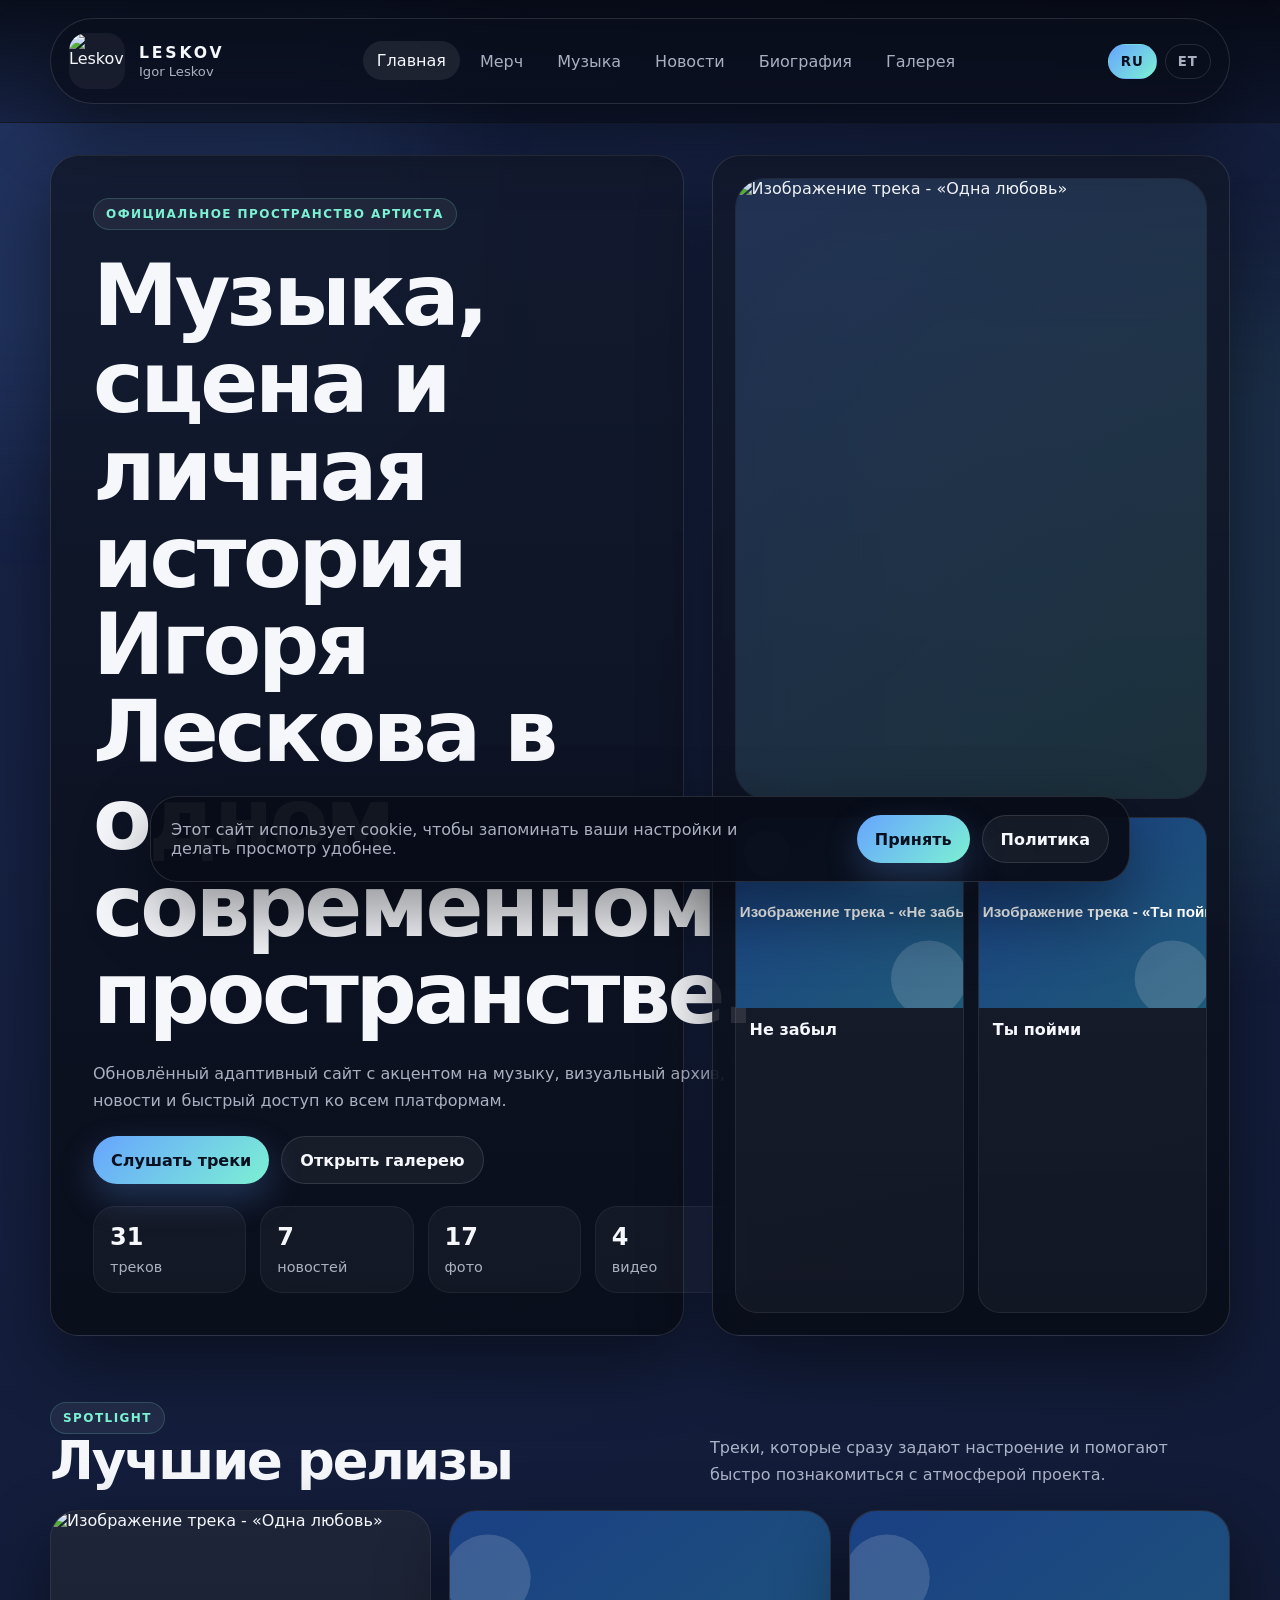
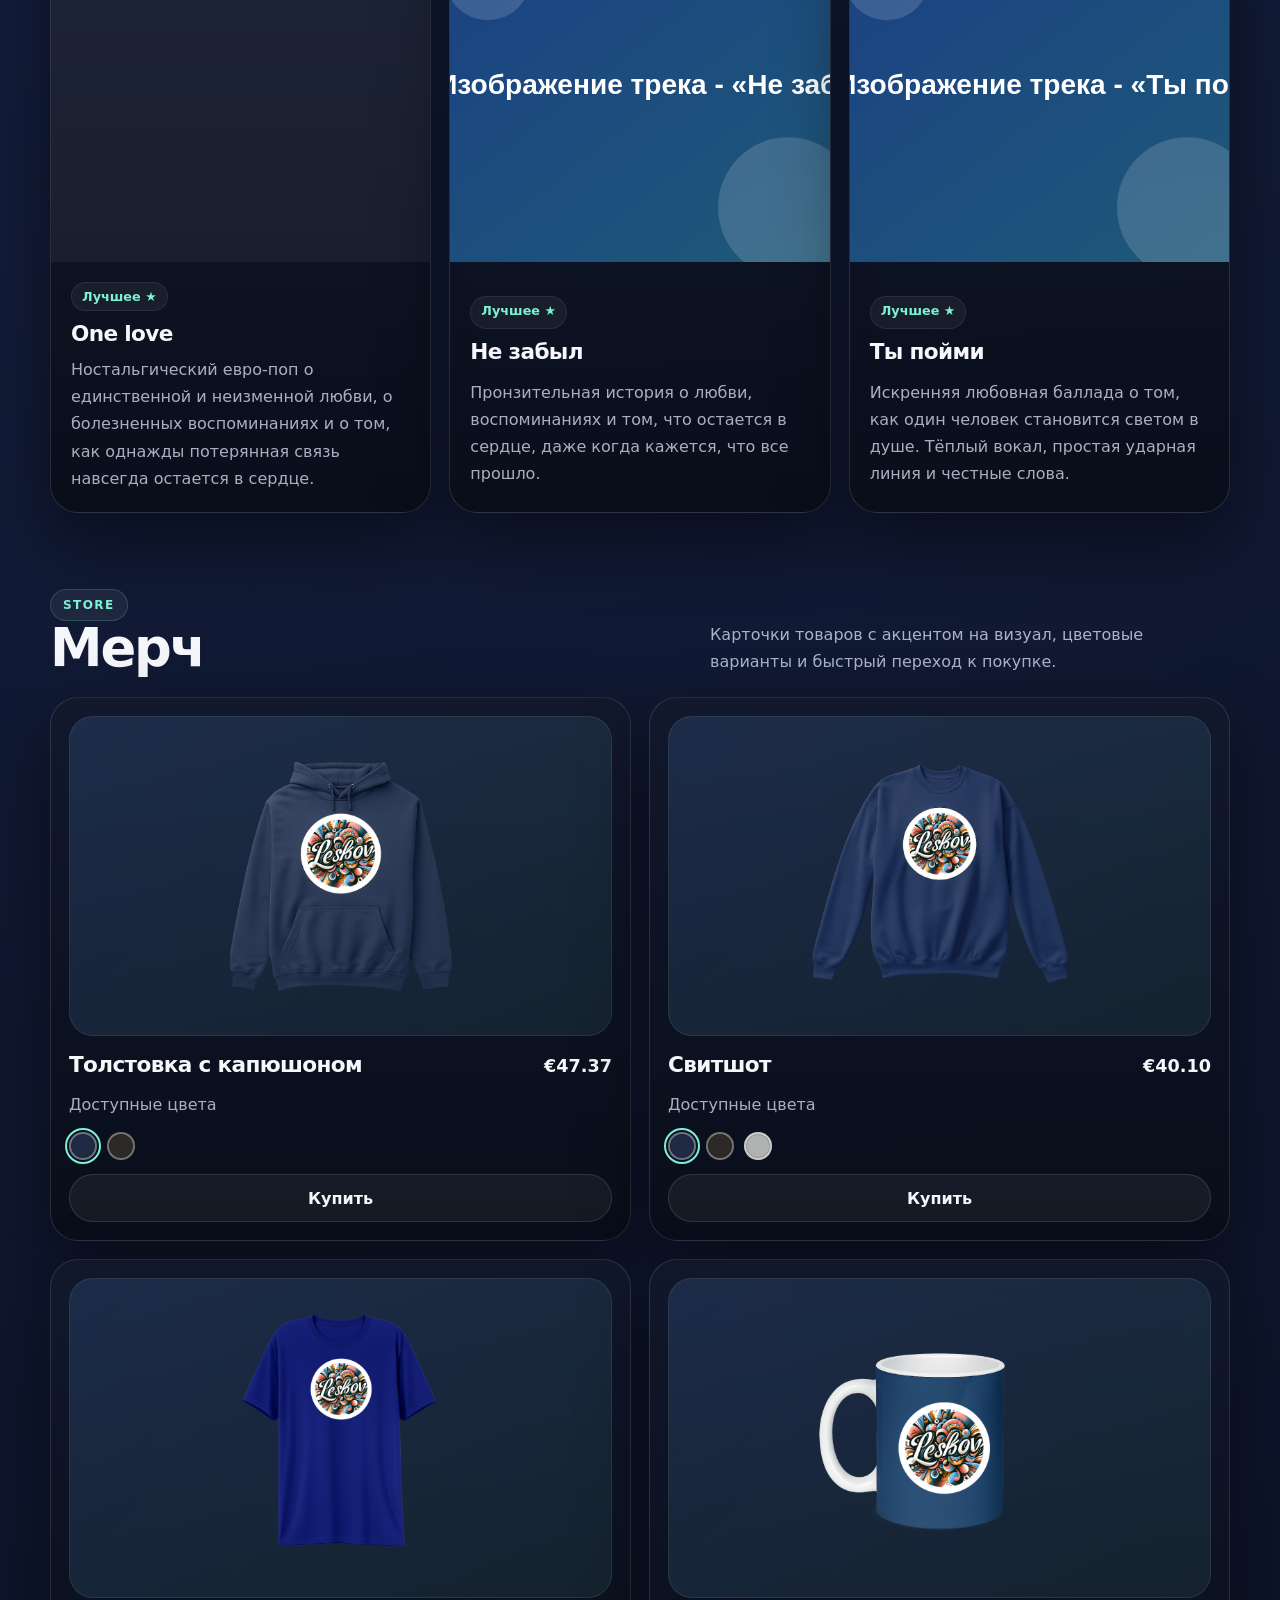
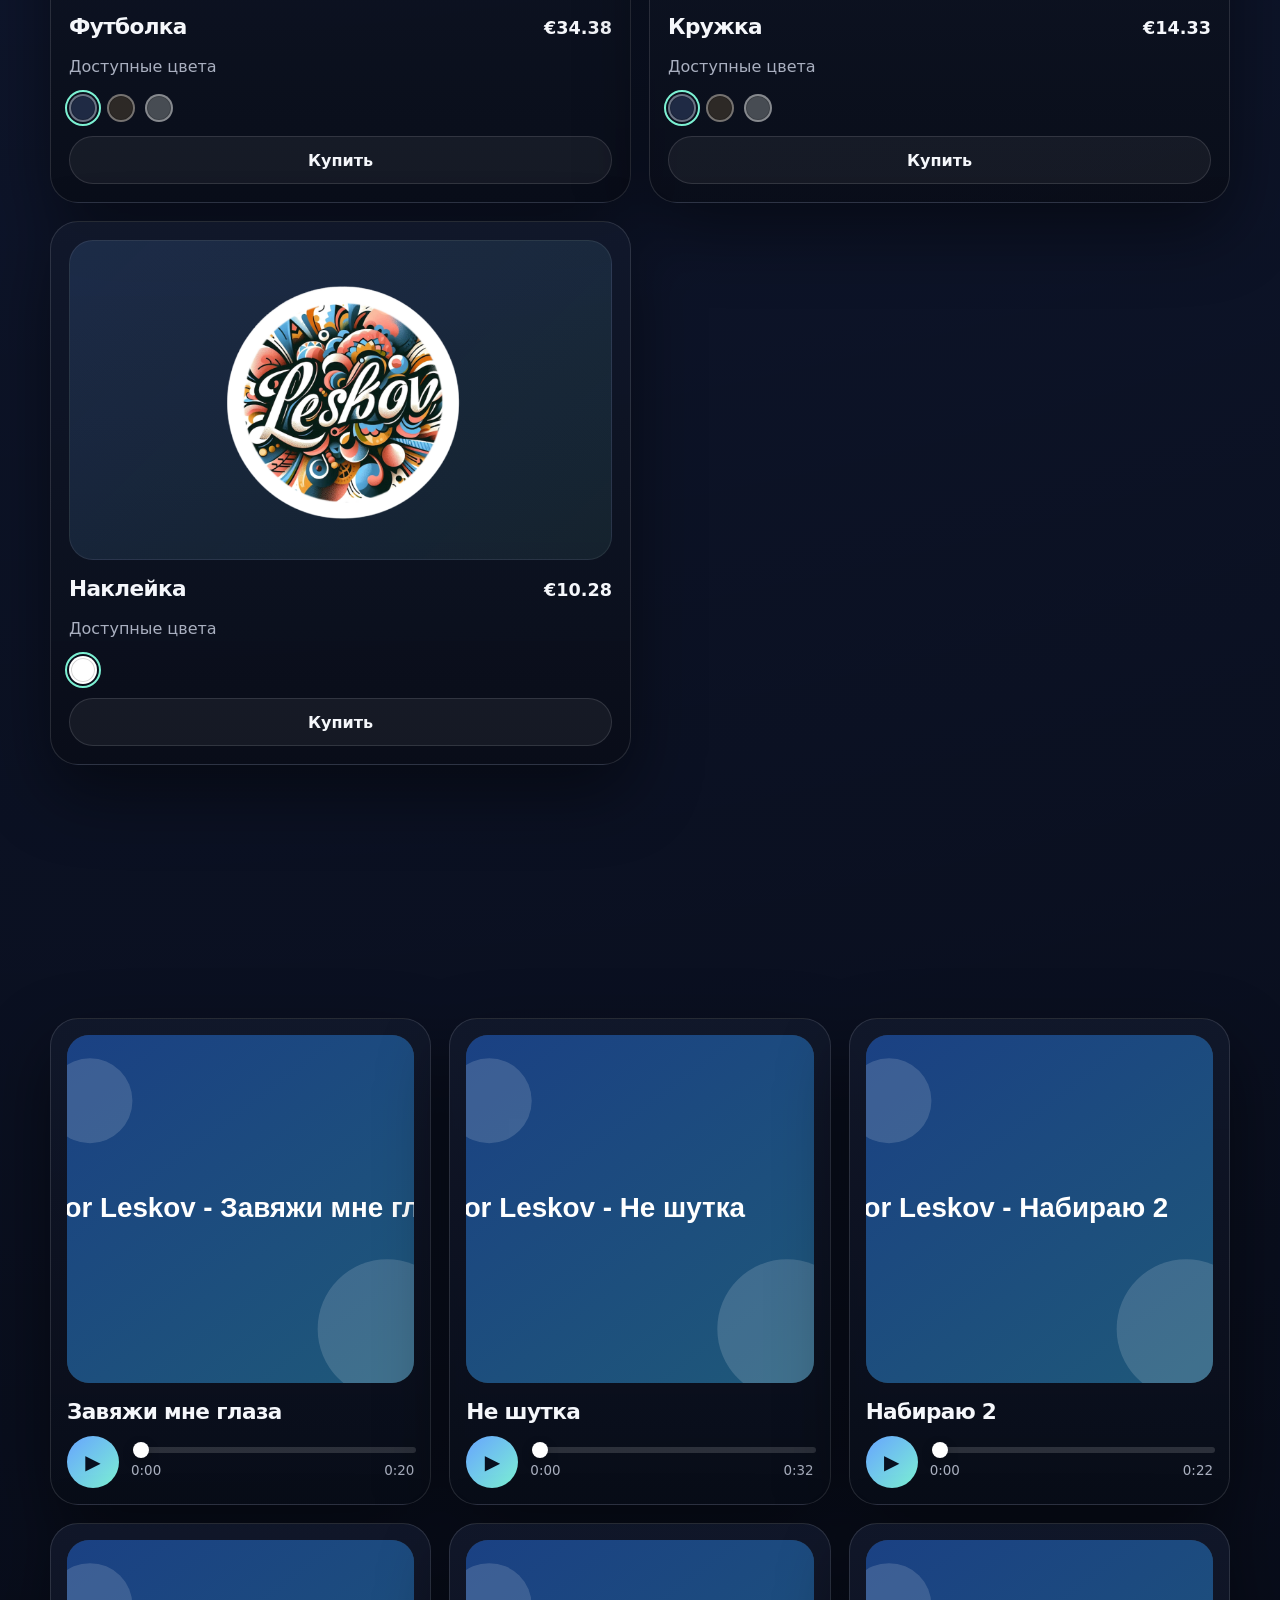
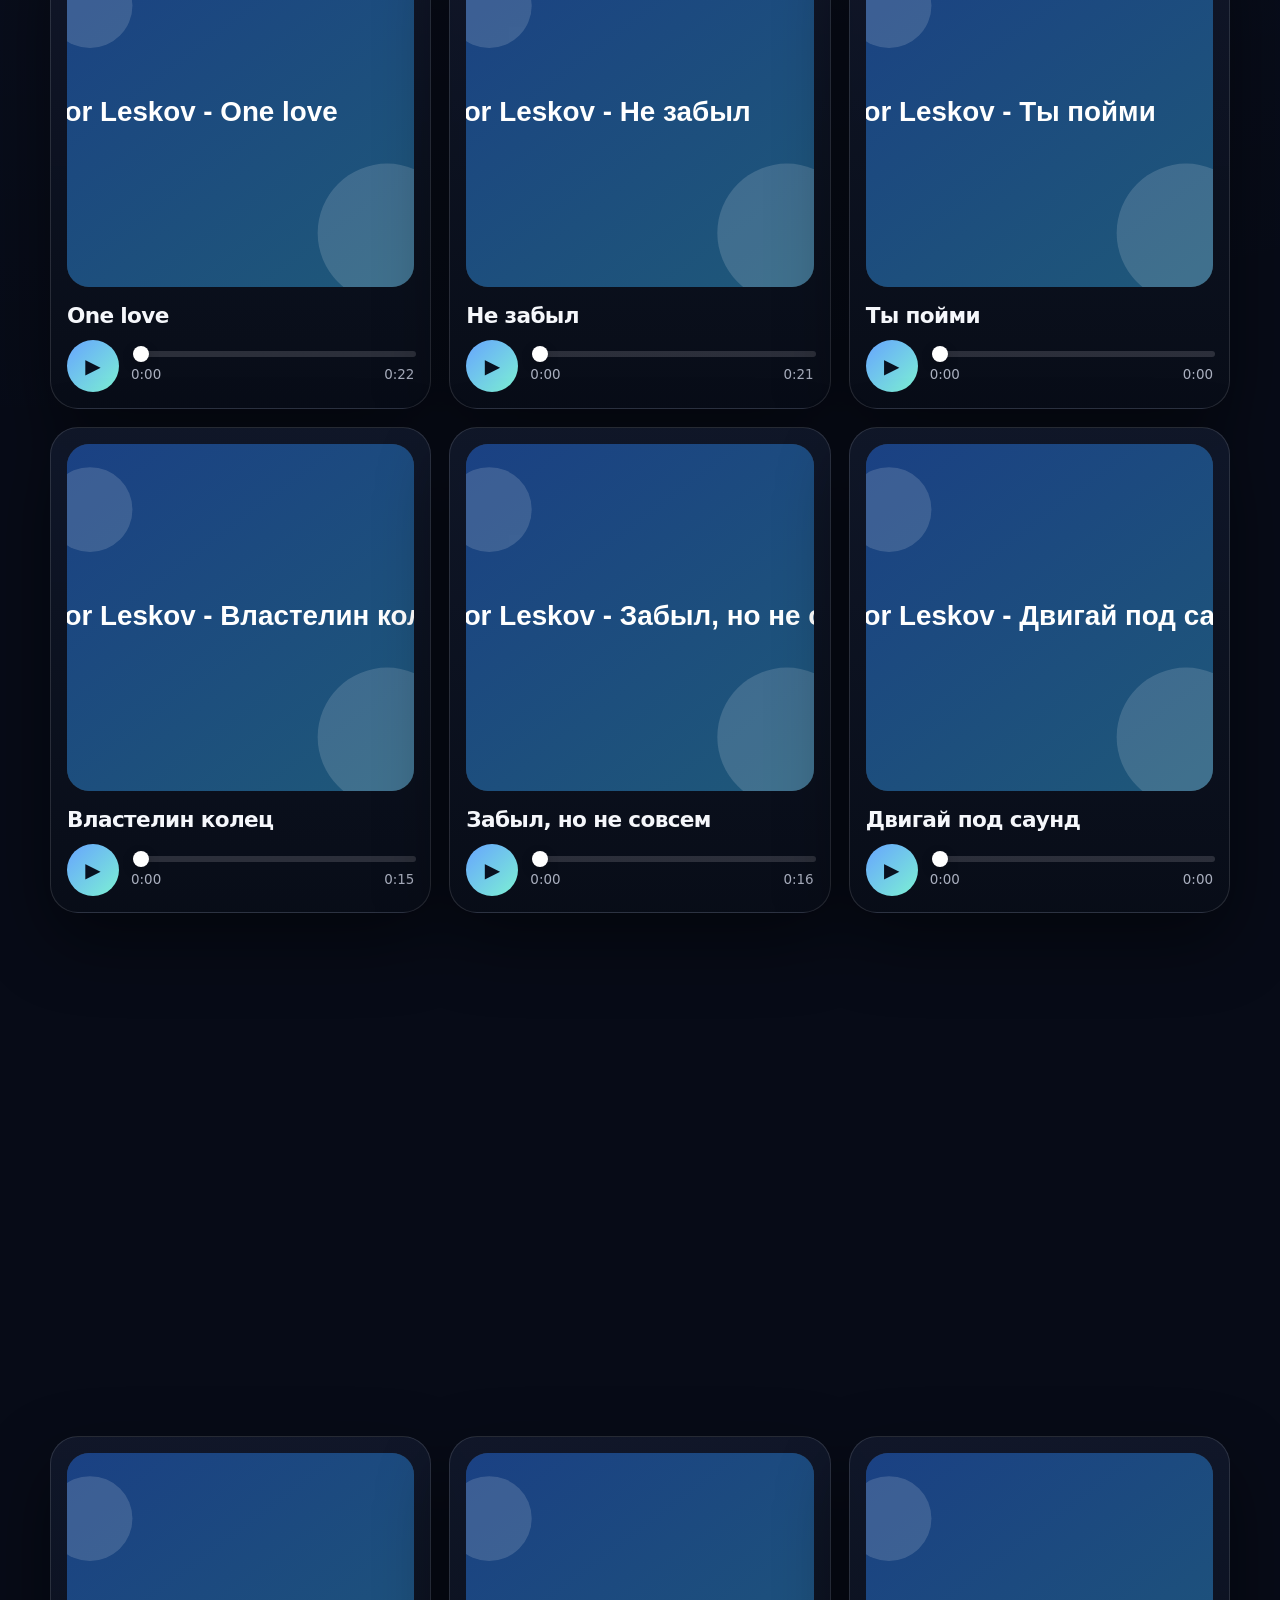
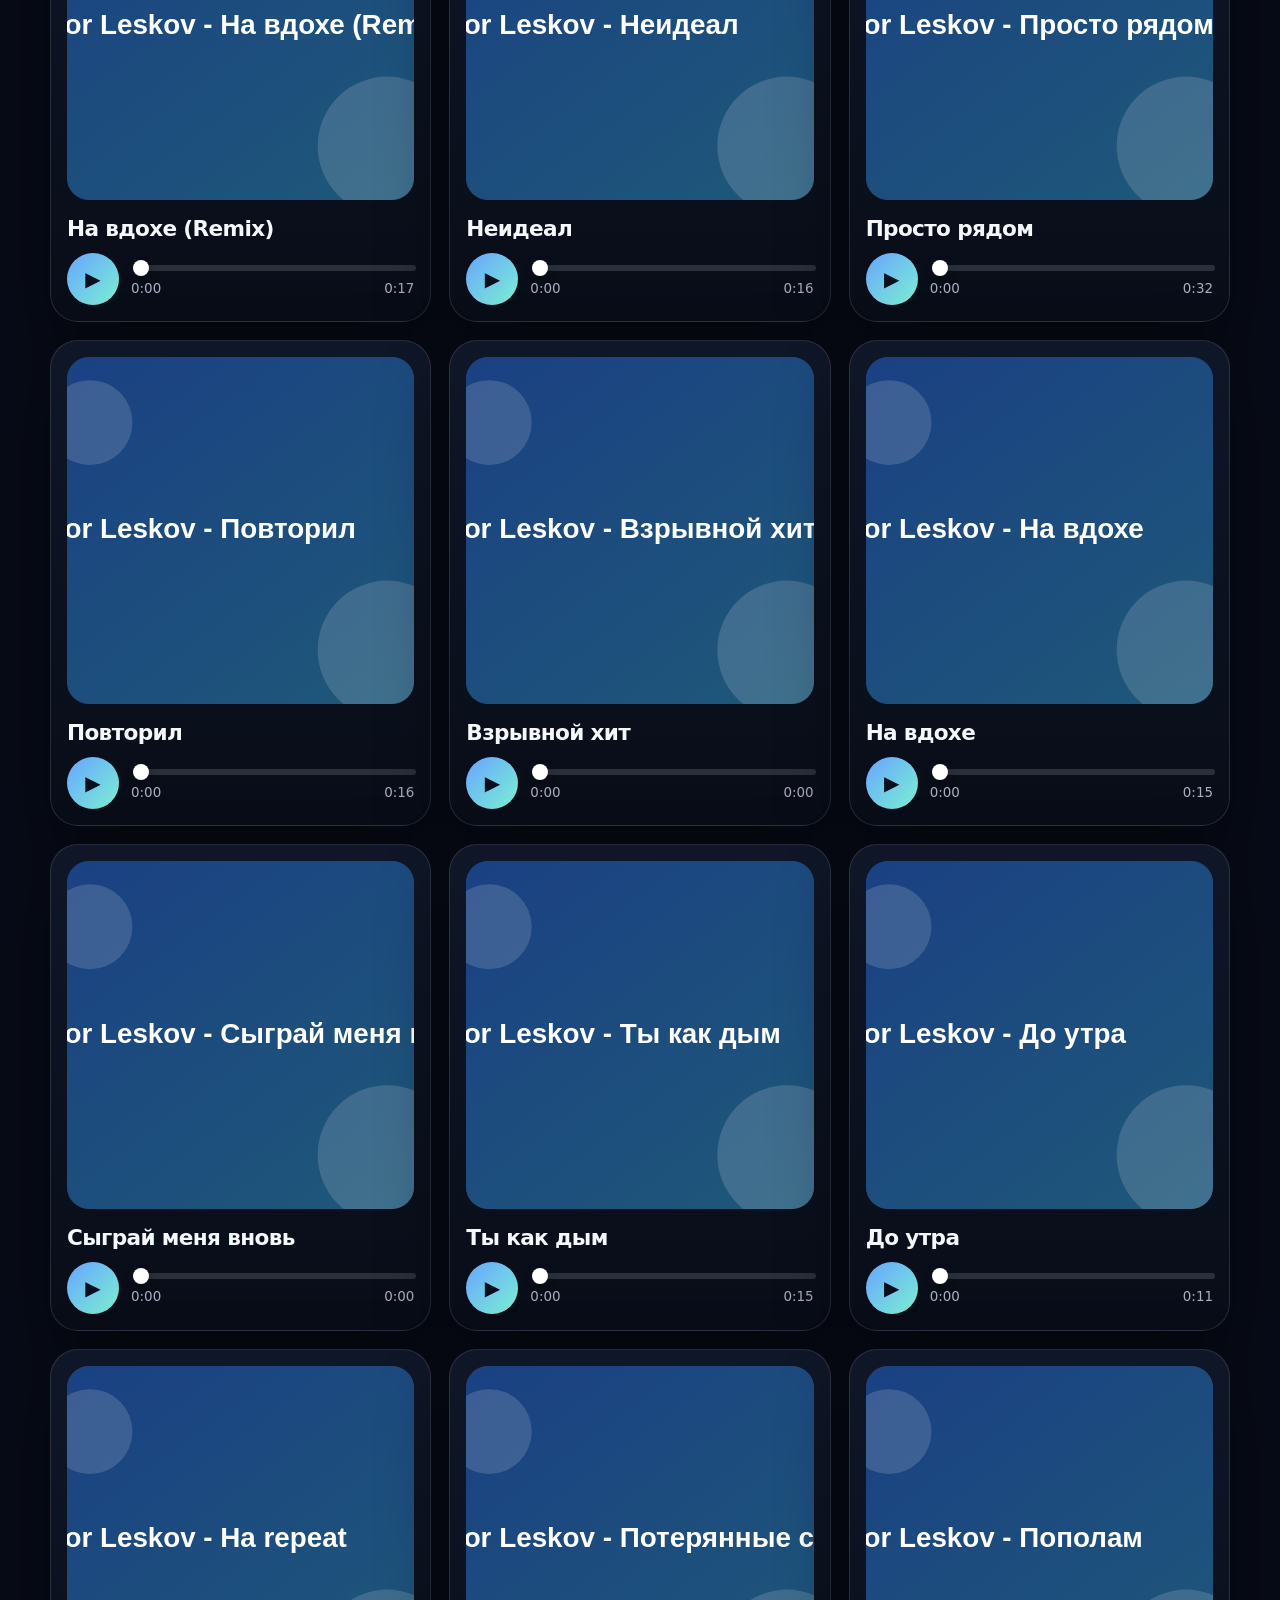
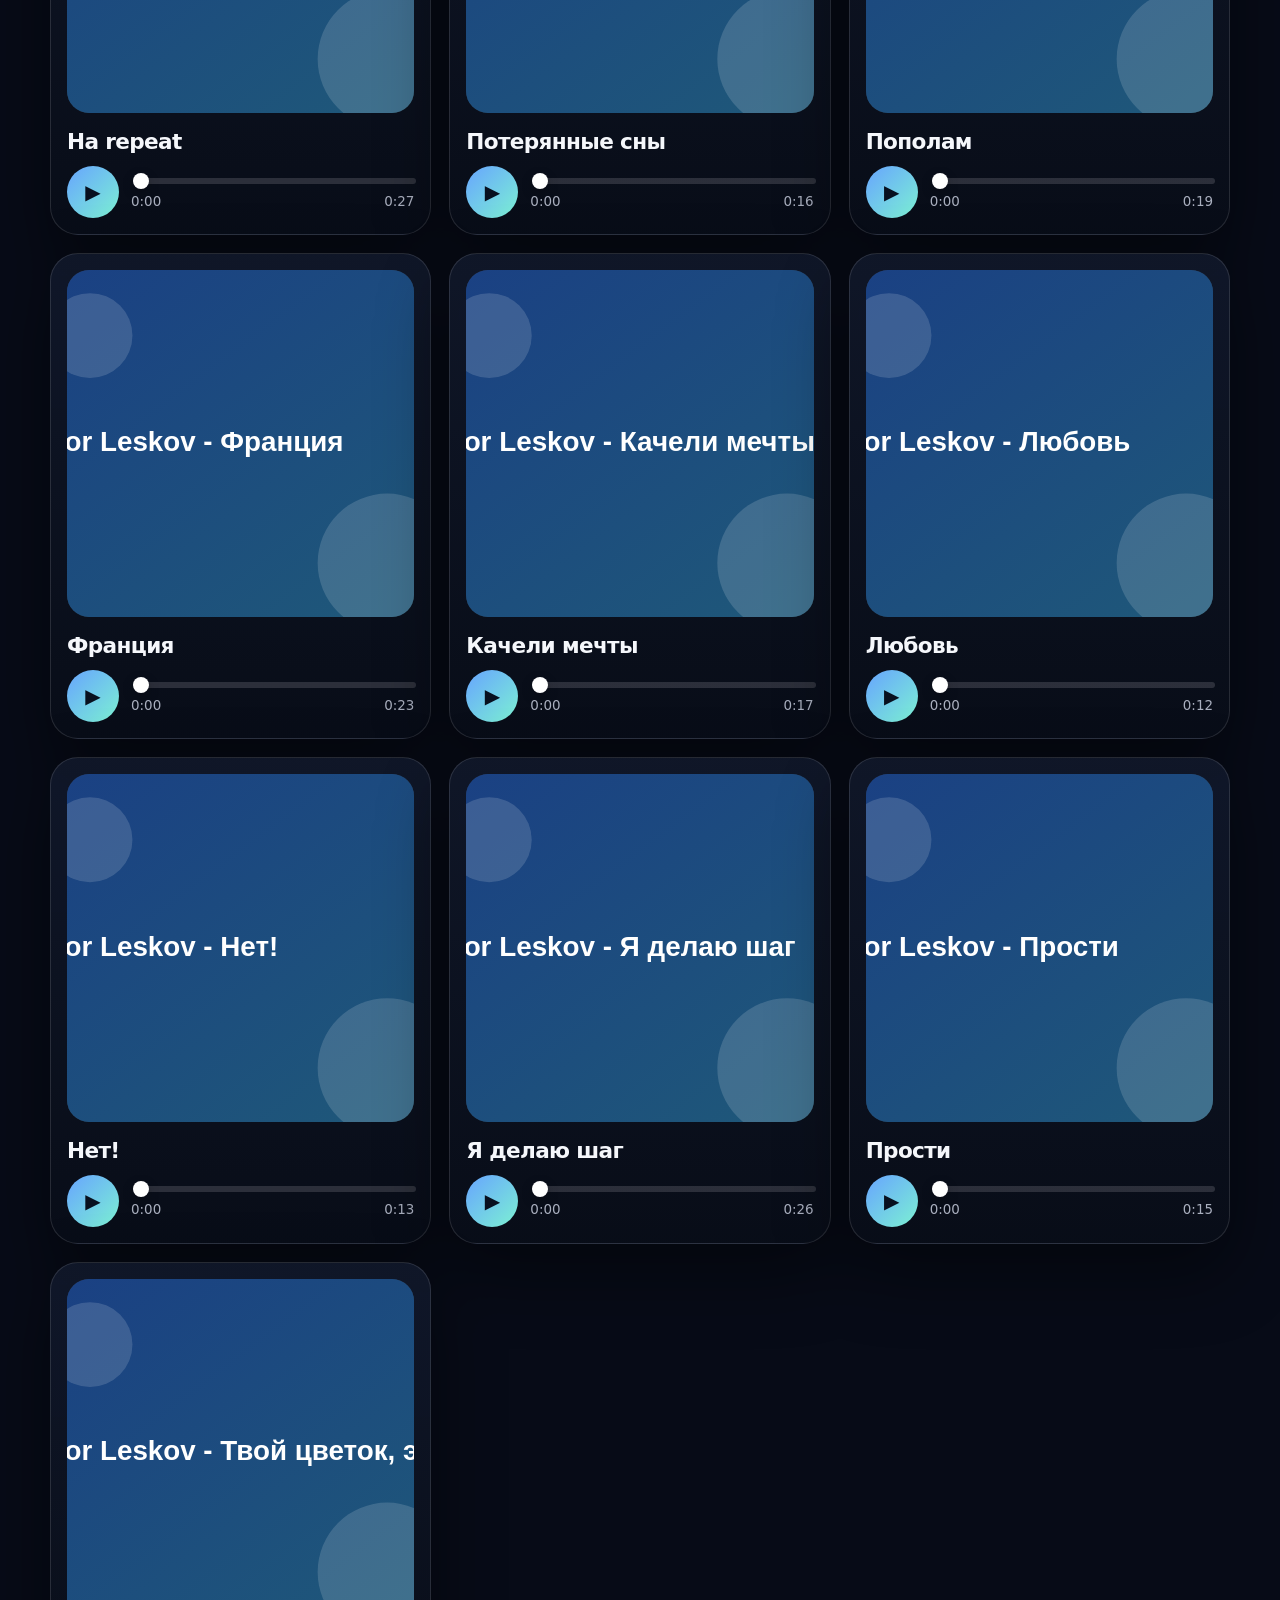
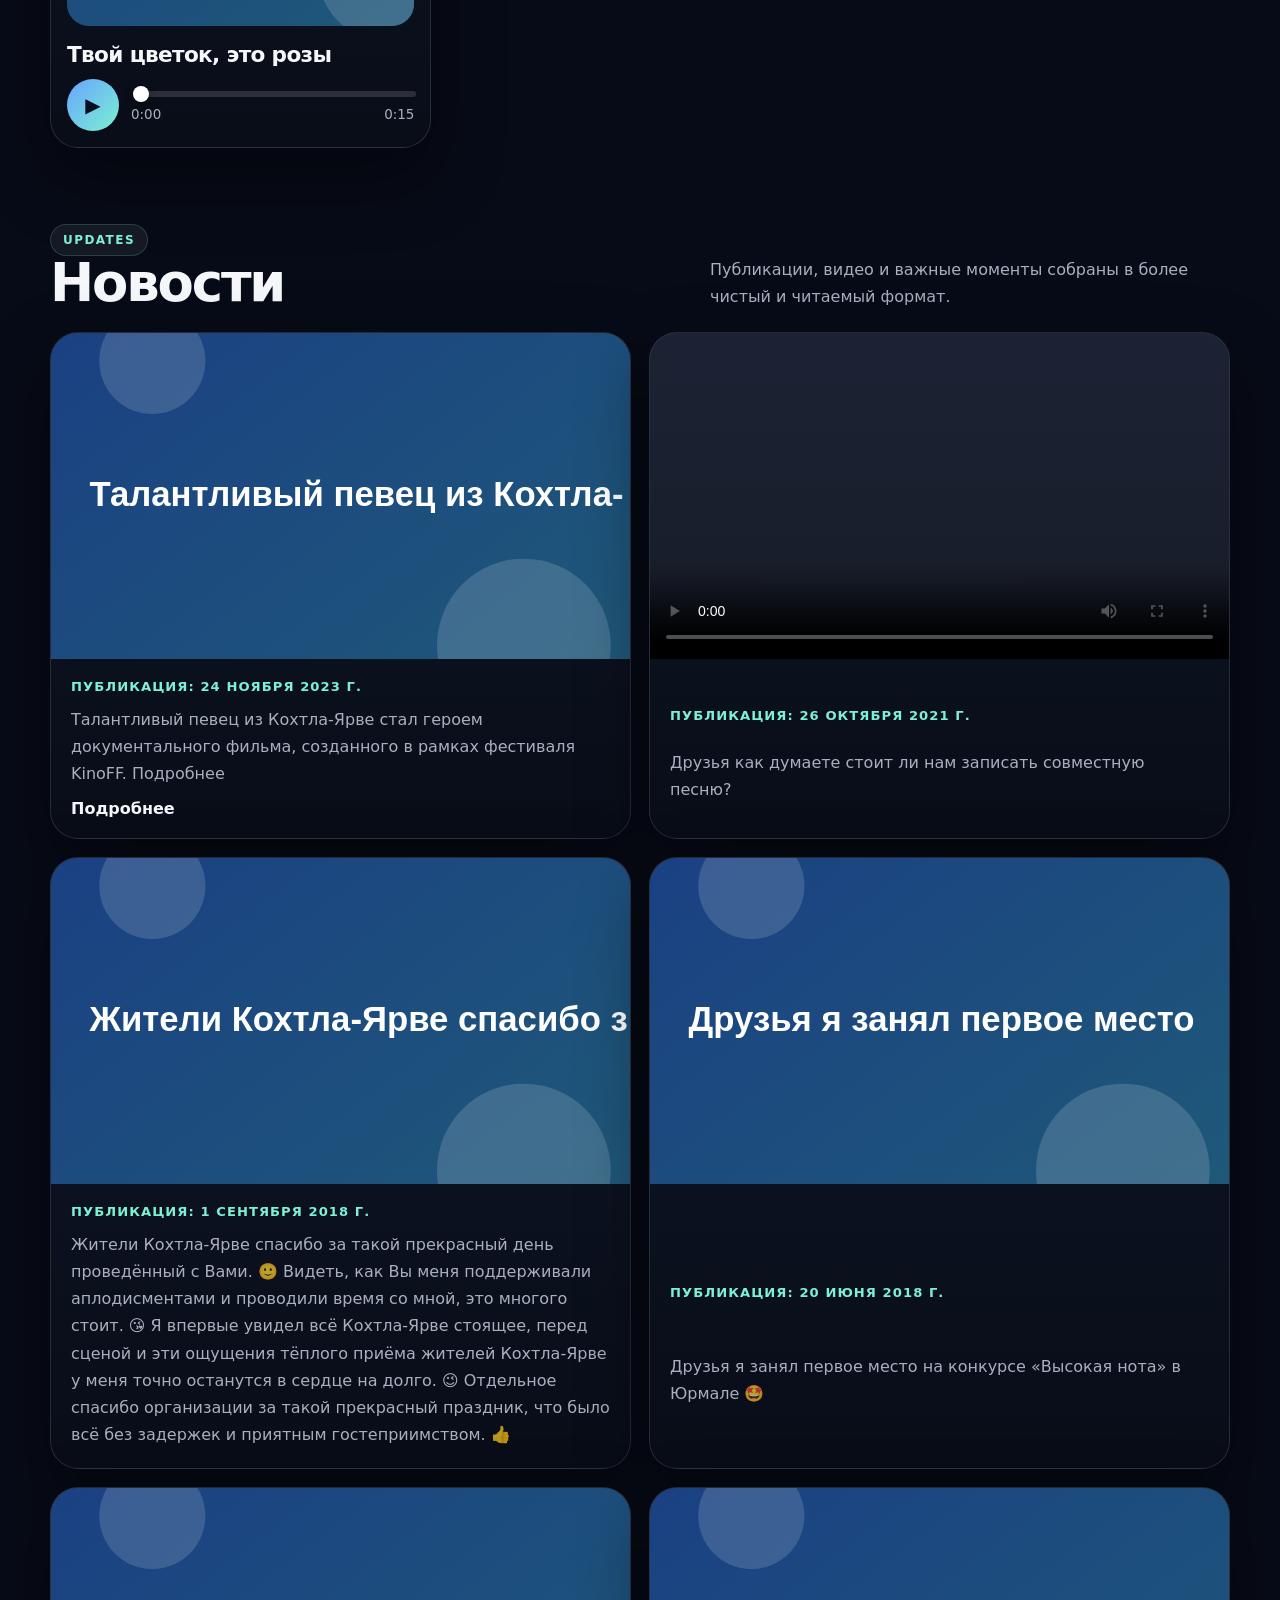
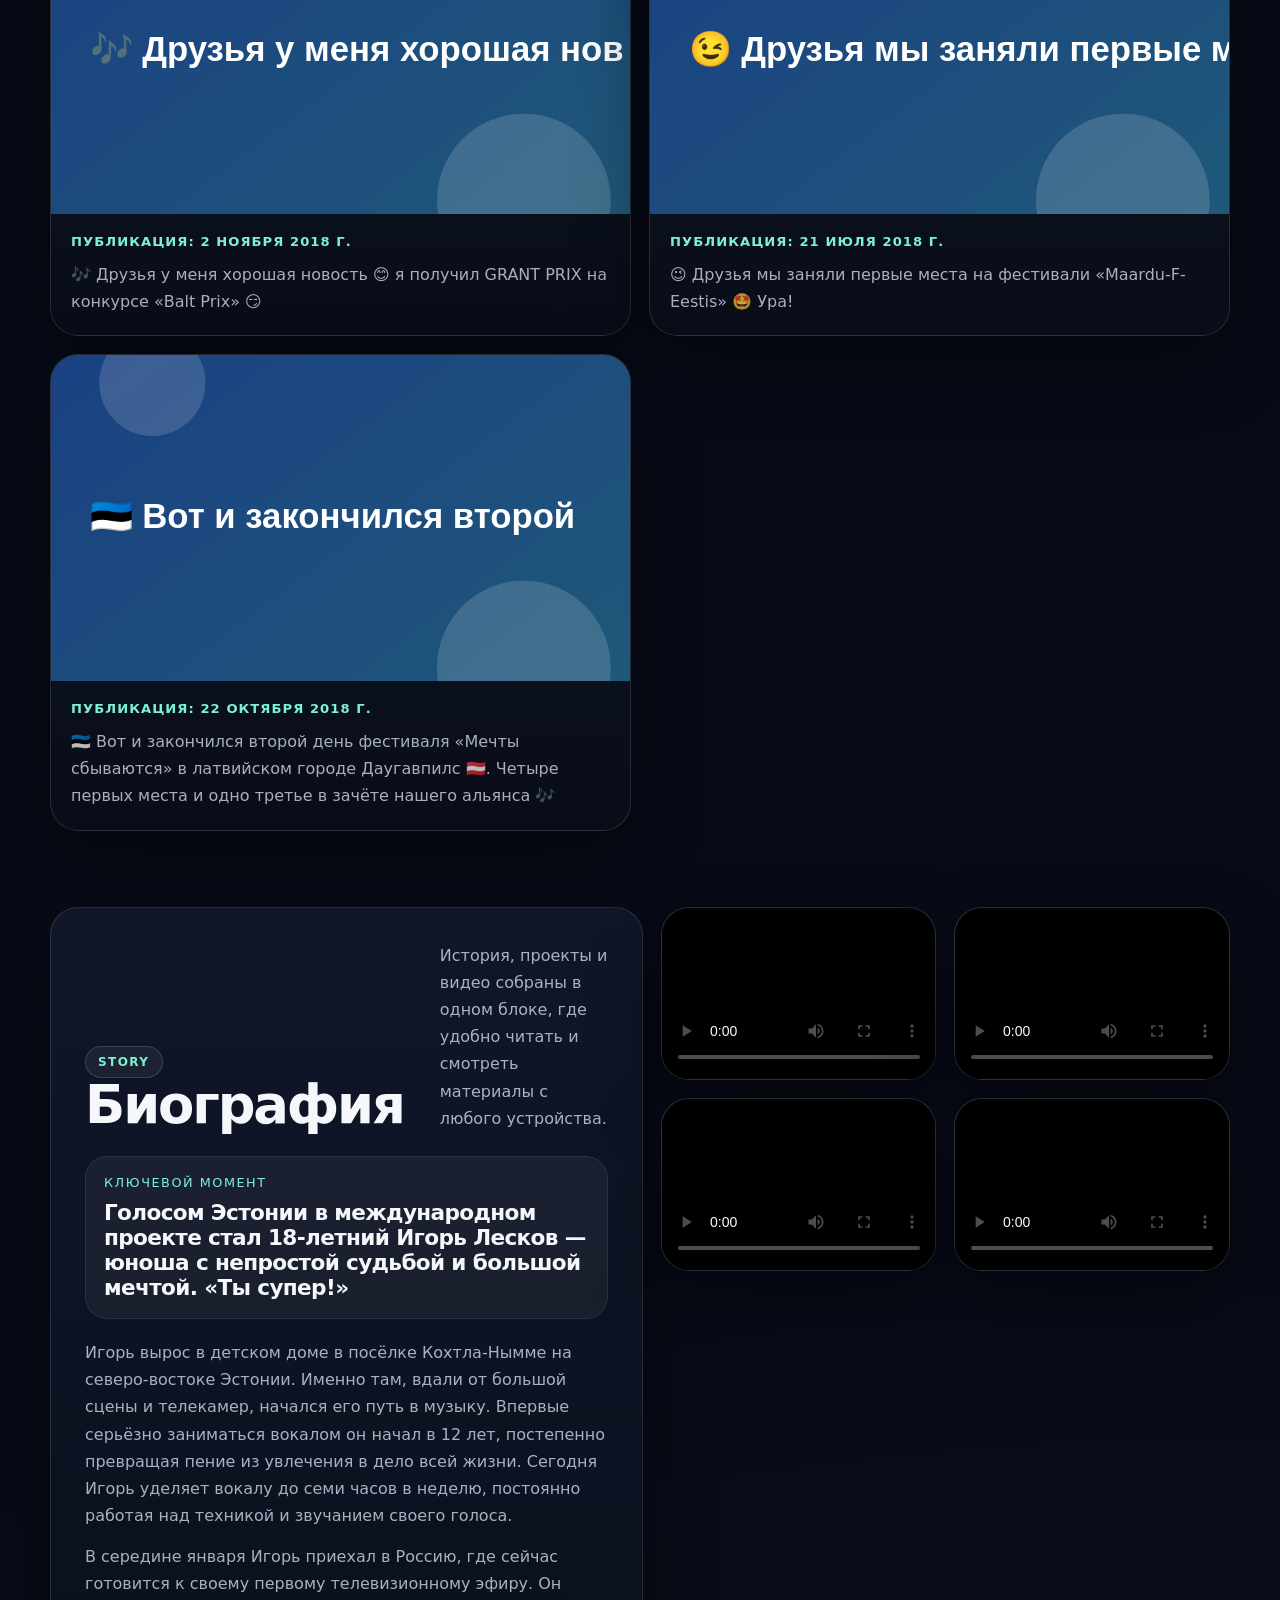
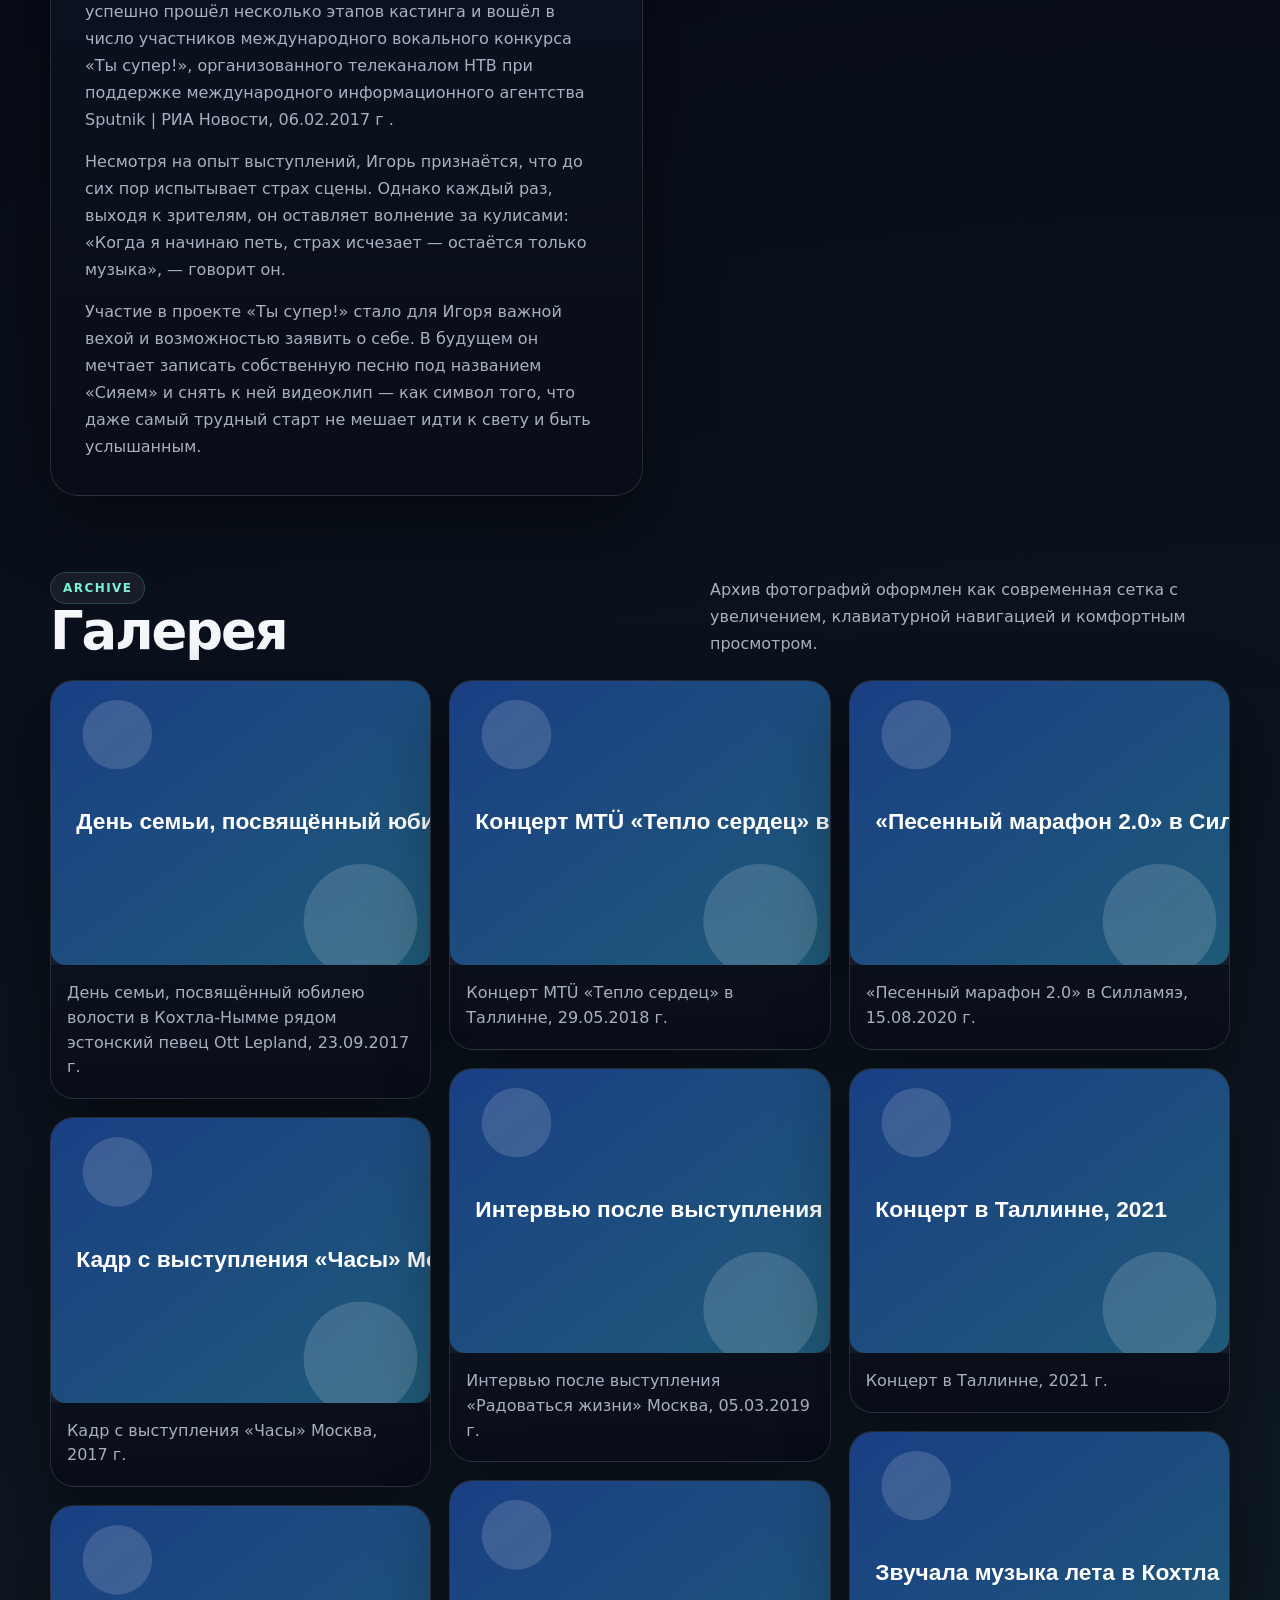
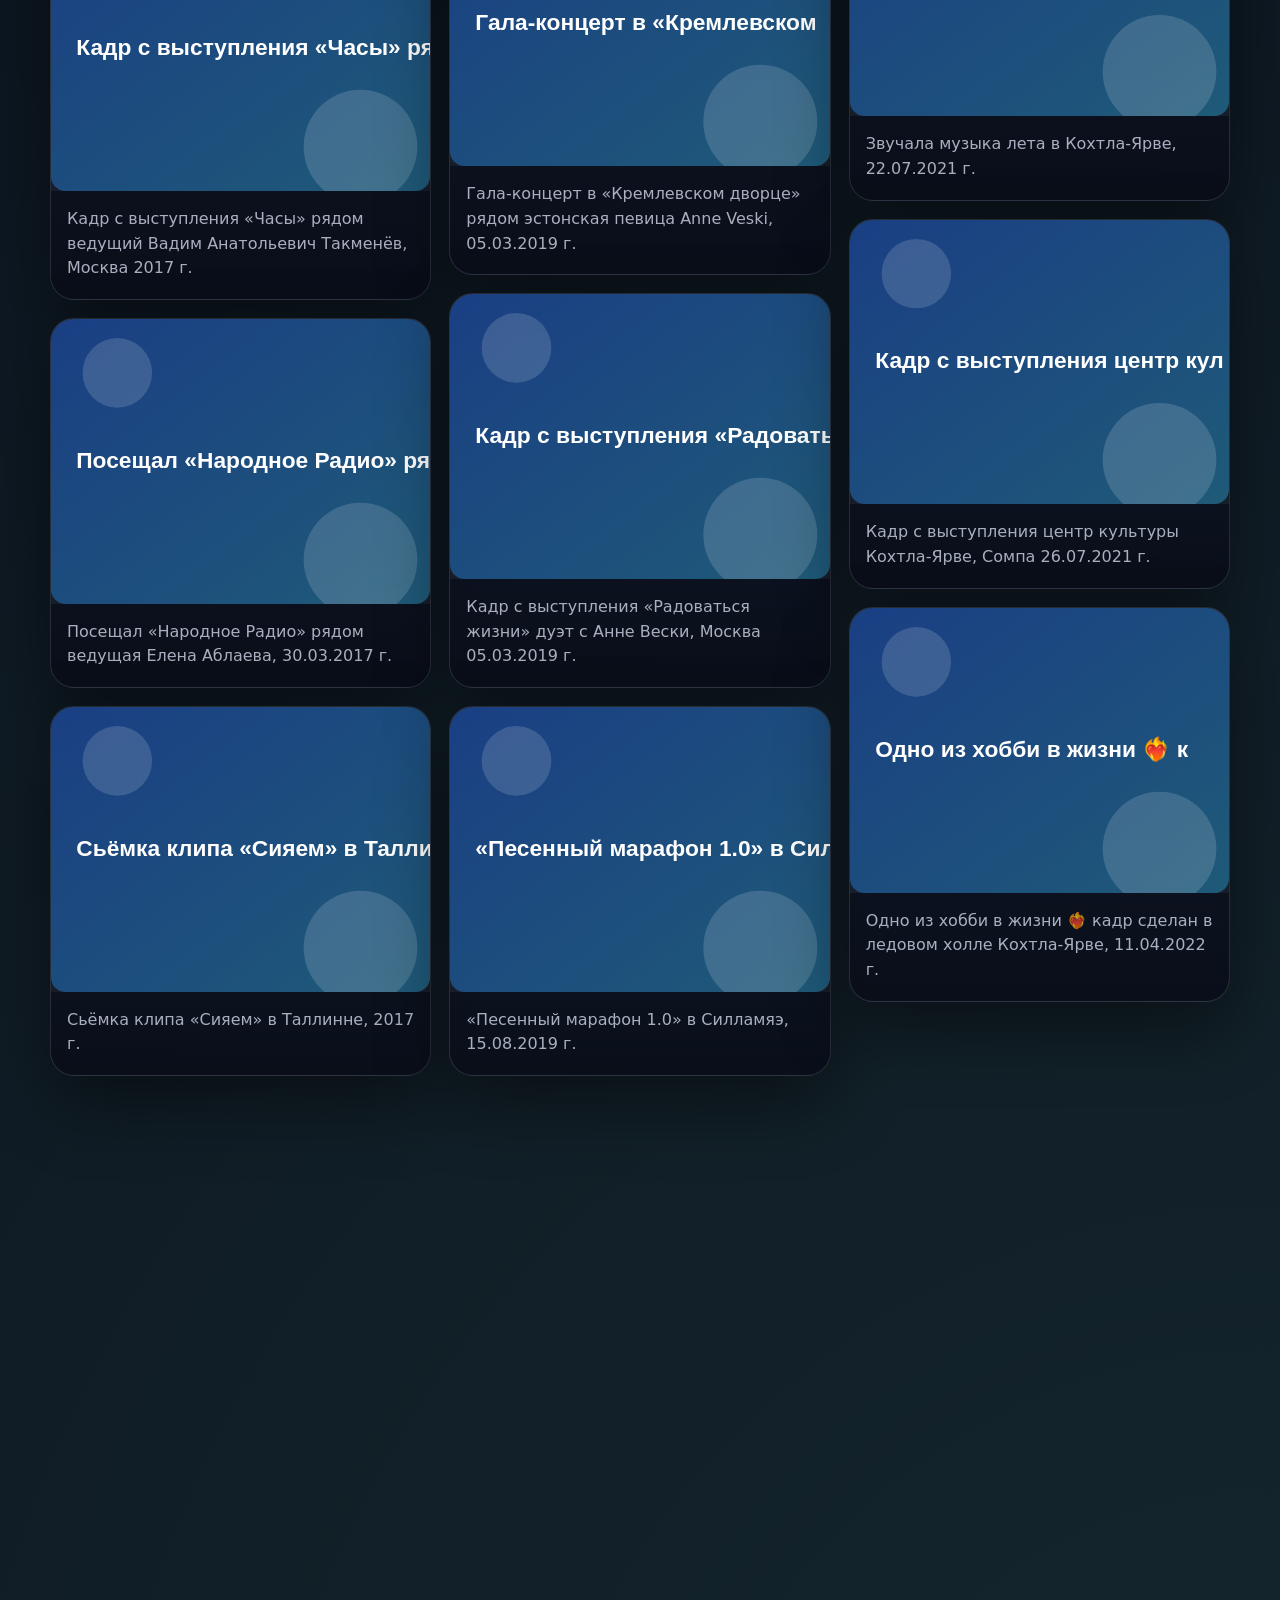
==== commit d82110a2: "Update index.html" ====
--- a/index.html
+++ b/index.html
@@ -219,7 +219,7 @@
 <article class="shop-card reveal" data-shop-card>
   <div class="shop-visual" data-front="images/800.webp" data-back="images/800.webp">
     <img class="shop-image is-front" src="images/800.webp" alt="Наклейка" loading="lazy">
-    <img class="shop-image is-back" src="images/800.webp" alt="Наклейка" loading="lazy">
+    <img class="shop-image is-baack" src="images/800.webp" alt="Наклейка" loading="lazy">
   </div>
   <div class="shop-copy">
     <div class="shop-line">
--- a/styles/site.css
+++ b/styles/site.css
@@ -0,0 +1,960 @@
+:root {
+  --bg: #070b17;
+  --bg-soft: rgba(14, 20, 36, 0.8);
+  --surface: rgba(12, 18, 32, 0.78);
+  --surface-strong: rgba(16, 24, 42, 0.94);
+  --surface-light: rgba(255, 255, 255, 0.06);
+  --line: rgba(255, 255, 255, 0.12);
+  --line-strong: rgba(255, 255, 255, 0.18);
+  --text: #f5f7fb;
+  --muted: rgba(232, 239, 255, 0.72);
+  --accent: #67a4ff;
+  --accent-strong: #7cf1d3;
+  --accent-glow: rgba(103, 164, 255, 0.24);
+  --shadow: 0 28px 70px rgba(0, 0, 0, 0.45);
+  --radius: 28px;
+  --radius-sm: 18px;
+  --container: min(1180px, calc(100vw - 32px));
+  --header-h: 88px;
+  --transition: 220ms ease;
+}
+
+* { box-sizing: border-box; }
+html { scroll-behavior: smooth; }
+body {
+  margin: 0;
+  font-family: Inter, ui-sans-serif, system-ui, -apple-system, BlinkMacSystemFont, "Segoe UI", sans-serif;
+  background: radial-gradient(circle at top left, rgba(86, 128, 255, 0.22), transparent 32%),
+              radial-gradient(circle at bottom right, rgba(124, 241, 211, 0.12), transparent 24%),
+              var(--bg);
+  color: var(--text);
+  min-height: 100vh;
+}
+img, video { max-width: 100%; display: block; }
+a { color: inherit; text-decoration: none; }
+button, input { font: inherit; }
+button { cursor: pointer; }
+
+.skip-link {
+  position: absolute;
+  left: 16px;
+  top: -48px;
+  background: #fff;
+  color: #000;
+  padding: 10px 14px;
+  border-radius: 999px;
+  z-index: 60;
+}
+.skip-link:focus { top: 16px; }
+
+.page-shell {
+  position: relative;
+  overflow: clip;
+}
+.bg-orb {
+  position: fixed;
+  inset: auto;
+  width: 38rem;
+  aspect-ratio: 1;
+  filter: blur(70px);
+  opacity: 0.45;
+  pointer-events: none;
+  z-index: -2;
+}
+.bg-orb-one {
+  top: -10rem;
+  left: -12rem;
+  background: rgba(103, 164, 255, 0.25);
+}
+.bg-orb-two {
+  right: -8rem;
+  top: 18rem;
+  background: rgba(124, 241, 211, 0.18);
+}
+.bg-grid {
+  position: fixed;
+  inset: 0;
+  background-image:
+    linear-gradient(rgba(255,255,255,0.03) 1px, transparent 1px),
+    linear-gradient(90deg, rgba(255,255,255,0.03) 1px, transparent 1px);
+  background-size: 42px 42px;
+  mask-image: radial-gradient(circle at center, black, transparent 82%);
+  opacity: 0.33;
+  pointer-events: none;
+  z-index: -3;
+}
+.container {
+  width: var(--container);
+  margin: 0 auto;
+}
+
+.site-header {
+  position: sticky;
+  top: 0;
+  z-index: 50;
+  padding: 18px 0;
+  backdrop-filter: blur(18px);
+  background: linear-gradient(180deg, rgba(5, 7, 14, 0.82), rgba(5, 7, 14, 0.32));
+  border-bottom: 1px solid rgba(255, 255, 255, 0.04);
+}
+.header-inner {
+  display: flex;
+  align-items: center;
+  justify-content: space-between;
+  gap: 20px;
+  padding: 14px 18px;
+  border: 1px solid var(--line);
+  background: rgba(10, 15, 28, 0.72);
+  border-radius: 999px;
+  box-shadow: var(--shadow);
+}
+.brand {
+  display: inline-flex;
+  align-items: center;
+  gap: 14px;
+  min-width: 0;
+}
+.brand img {
+  width: 56px;
+  height: 56px;
+  object-fit: contain;
+  border-radius: 18px;
+  background: rgba(255,255,255,0.05);
+}
+.brand-copy {
+  display: grid;
+  gap: 2px;
+}
+.brand-copy strong {
+  font-size: 0.98rem;
+  letter-spacing: 0.18em;
+}
+.brand-copy small {
+  color: var(--muted);
+  font-size: 0.82rem;
+}
+.site-nav {
+  display: flex;
+  align-items: center;
+  gap: 6px;
+}
+.site-nav a {
+  padding: 10px 14px;
+  border-radius: 999px;
+  color: var(--muted);
+  transition: background var(--transition), color var(--transition), transform var(--transition);
+}
+.site-nav a:hover,
+.site-nav a.is-active {
+  color: var(--text);
+  background: rgba(255,255,255,0.08);
+  transform: translateY(-1px);
+}
+.header-actions {
+  display: flex;
+  align-items: center;
+  gap: 10px;
+}
+.language-switcher {
+  display: inline-flex;
+  align-items: center;
+  gap: 8px;
+}
+.lang-pill {
+  padding: 9px 12px;
+  border-radius: 999px;
+  border: 1px solid var(--line);
+  color: var(--muted);
+  font-weight: 700;
+  font-size: 0.83rem;
+  letter-spacing: 0.08em;
+}
+.lang-pill.is-active {
+  color: #08101f;
+  background: linear-gradient(135deg, var(--accent), var(--accent-strong));
+  border-color: transparent;
+}
+.menu-toggle {
+  display: none;
+  width: 46px;
+  height: 46px;
+  border-radius: 999px;
+  border: 1px solid var(--line);
+  background: rgba(255,255,255,0.04);
+  position: relative;
+  align-items: center;
+  justify-content: center;
+  padding: 0;
+}
+.menu-toggle span {
+  position: absolute;
+  width: 20px;
+  height: 2px;
+  background: #fff;
+  border-radius: 99px;
+  transition: transform var(--transition), opacity var(--transition), top var(--transition);
+}
+.menu-toggle span:nth-child(1) { top: 15px; }
+.menu-toggle span:nth-child(2) { top: 22px; }
+.menu-toggle span:nth-child(3) { top: 29px; }
+.menu-toggle.is-open span:nth-child(1) { top: 22px; transform: rotate(45deg); }
+.menu-toggle.is-open span:nth-child(2) { opacity: 0; }
+.menu-toggle.is-open span:nth-child(3) { top: 22px; transform: rotate(-45deg); }
+
+.hero-section {
+  padding: 32px 0 28px;
+}
+.hero-grid {
+  display: grid;
+  grid-template-columns: minmax(0, 1.1fr) minmax(320px, 0.9fr);
+  gap: 28px;
+  align-items: stretch;
+}
+.hero-copy,
+.hero-visual,
+.featured-card,
+.shop-card,
+.track-card,
+.news-card,
+.video-card,
+.streaming-panel,
+.utility-card {
+  border: 1px solid var(--line);
+  background: linear-gradient(180deg, rgba(18, 25, 44, 0.86), rgba(9, 13, 24, 0.9));
+  box-shadow: var(--shadow);
+  border-radius: var(--radius);
+}
+.hero-copy {
+  padding: clamp(28px, 4vw, 42px);
+  display: grid;
+  align-content: center;
+  gap: 22px;
+  min-height: 560px;
+}
+.eyebrow {
+  display: inline-flex;
+  width: fit-content;
+  padding: 8px 12px;
+  border-radius: 999px;
+  background: rgba(255,255,255,0.06);
+  color: var(--accent-strong);
+  border: 1px solid rgba(124, 241, 211, 0.18);
+  text-transform: uppercase;
+  letter-spacing: 0.12em;
+  font-size: 0.75rem;
+  font-weight: 700;
+}
+.hero-copy h1,
+.section-head h2,
+.utility-card h1 {
+  margin: 0;
+  line-height: 1.02;
+  letter-spacing: -0.04em;
+}
+.hero-copy h1 {
+  font-size: clamp(2.7rem, 7vw, 5.35rem);
+  max-width: 11ch;
+}
+.hero-copy p,
+.section-head p,
+.rich-text p,
+.news-copy p,
+.utility-card p,
+.shop-meta,
+.featured-copy p,
+.track-body p {
+  color: var(--muted);
+  line-height: 1.7;
+  margin: 0;
+}
+.hero-actions,
+.cookie-actions,
+.utility-actions {
+  display: flex;
+  flex-wrap: wrap;
+  gap: 12px;
+}
+.button {
+  display: inline-flex;
+  align-items: center;
+  justify-content: center;
+  min-height: 48px;
+  padding: 12px 18px;
+  border-radius: 999px;
+  background: linear-gradient(135deg, var(--accent), var(--accent-strong));
+  color: #08101f;
+  font-weight: 800;
+  border: none;
+  transition: transform var(--transition), box-shadow var(--transition), opacity var(--transition);
+  box-shadow: 0 14px 34px rgba(103, 164, 255, 0.25);
+}
+.button:hover { transform: translateY(-2px); }
+.button-secondary {
+  color: var(--text);
+  background: rgba(255,255,255,0.05);
+  border: 1px solid var(--line);
+  box-shadow: none;
+}
+.hero-stats {
+  display: grid;
+  grid-template-columns: repeat(4, minmax(0, 1fr));
+  gap: 14px;
+}
+.hero-stat {
+  padding: 16px;
+  border-radius: 22px;
+  background: rgba(255,255,255,0.04);
+  border: 1px solid rgba(255,255,255,0.06);
+}
+.hero-stat strong {
+  display: block;
+  font-size: 1.5rem;
+  margin-bottom: 6px;
+}
+.hero-stat span { color: var(--muted); font-size: 0.9rem; }
+.hero-visual {
+  position: relative;
+  min-height: 560px;
+  padding: 22px;
+  display: grid;
+  gap: 18px;
+}
+.visual-main {
+  position: relative;
+  flex: 1;
+  min-height: 0;
+  border-radius: 30px;
+  overflow: hidden;
+  border: 1px solid rgba(255,255,255,0.08);
+}
+.visual-main img {
+  width: 100%;
+  height: 100%;
+  min-height: 360px;
+  object-fit: cover;
+  background: linear-gradient(135deg, rgba(103, 164, 255, 0.18), rgba(124, 241, 211, 0.12));
+}
+.visual-stack {
+  display: grid;
+  grid-template-columns: repeat(2, minmax(0, 1fr));
+  gap: 14px;
+}
+.stack-card {
+  border-radius: 22px;
+  overflow: hidden;
+  border: 1px solid rgba(255,255,255,0.08);
+  background: rgba(255,255,255,0.04);
+}
+.stack-card img {
+  aspect-ratio: 1.2 / 1;
+  object-fit: cover;
+  width: 100%;
+}
+.stack-card span {
+  display: block;
+  padding: 12px 14px 14px;
+  font-weight: 700;
+}
+
+.section-block { padding: 38px 0; }
+.section-head {
+  display: flex;
+  justify-content: space-between;
+  gap: 18px 36px;
+  align-items: end;
+  margin-bottom: 22px;
+}
+.section-head.is-compact {
+  margin-bottom: 24px;
+}
+.section-head h2 { font-size: clamp(2rem, 5vw, 3.3rem); }
+.section-head > div { max-width: 520px; }
+.section-head > p { max-width: 520px; }
+.featured-grid,
+.shop-grid,
+.news-grid,
+.video-grid,
+.stream-links {
+  display: grid;
+  gap: 18px;
+}
+.featured-grid { grid-template-columns: repeat(3, minmax(0, 1fr)); }
+.featured-card {
+  overflow: hidden;
+  display: grid;
+}
+.featured-media img {
+  width: 100%;
+  aspect-ratio: 1.08 / 1;
+  object-fit: cover;
+  background: rgba(255,255,255,0.05);
+}
+.featured-copy { padding: 20px; display: grid; gap: 10px; }
+.featured-copy h3,
+.shop-copy h3,
+.track-body h3,
+.bio-highlight h3 {
+  margin: 0;
+  font-size: 1.35rem;
+  letter-spacing: -0.03em;
+}
+.pill {
+  display: inline-flex;
+  width: fit-content;
+  padding: 6px 10px;
+  border-radius: 999px;
+  border: 1px solid rgba(255,255,255,0.08);
+  background: rgba(255,255,255,0.05);
+  color: var(--accent-strong);
+  font-size: 0.8rem;
+  font-weight: 700;
+}
+.shop-grid { grid-template-columns: repeat(2, minmax(0, 1fr)); }
+.shop-card {
+  padding: 18px;
+  display: grid;
+  gap: 16px;
+}
+.shop-visual {
+  position: relative;
+  border-radius: 24px;
+  overflow: hidden;
+  min-height: 320px;
+  background: linear-gradient(135deg, rgba(103, 164, 255, 0.14), rgba(124, 241, 211, 0.08));
+  border: 1px solid rgba(255,255,255,0.08);
+}
+.shop-image {
+  position: absolute;
+  inset: 0;
+  width: 100%;
+  height: 100%;
+  object-fit: contain;
+  padding: 20px;
+  transition: opacity 260ms ease, transform 260ms ease;
+}
+.shop-image.is-back { opacity: 0; transform: scale(1.04); }
+.shop-card:hover .shop-image.is-back,
+.shop-card.is-flipped .shop-image.is-back { opacity: 1; transform: scale(1); }
+.shop-card:hover .shop-image.is-front,
+.shop-card.is-flipped .shop-image.is-front { opacity: 0; transform: scale(0.98); }
+.shop-copy { display: grid; gap: 14px; }
+.shop-line {
+  display: flex;
+  justify-content: space-between;
+  gap: 16px;
+  align-items: baseline;
+}
+.shop-line strong { font-size: 1.1rem; }
+.color-row {
+  display: flex;
+  flex-wrap: wrap;
+  gap: 10px;
+}
+.color-dot {
+  width: 28px;
+  height: 28px;
+  border-radius: 999px;
+  border: 2px solid rgba(255,255,255,0.34);
+  box-shadow: inset 0 0 0 1px rgba(0,0,0,0.16);
+}
+.color-dot.is-selected {
+  outline: 2px solid var(--accent-strong);
+  outline-offset: 2px;
+}
+.music-toolbar {
+  margin-bottom: 18px;
+}
+.search-box {
+  width: min(420px, 100%);
+  display: flex;
+  align-items: center;
+  gap: 12px;
+  padding: 14px 16px;
+  border: 1px solid var(--line);
+  border-radius: 999px;
+  background: rgba(255,255,255,0.05);
+}
+.search-box svg {
+  width: 18px;
+  height: 18px;
+  fill: var(--muted);
+  flex: 0 0 auto;
+}
+.search-box input {
+  background: transparent;
+  border: none;
+  color: var(--text);
+  width: 100%;
+  outline: none;
+}
+.track-grid {
+  display: grid;
+  grid-template-columns: repeat(3, minmax(0, 1fr));
+  gap: 18px;
+}
+.track-card {
+  padding: 16px;
+  display: grid;
+  gap: 16px;
+}
+.track-cover {
+  border-radius: 22px;
+  overflow: hidden;
+  background: rgba(255,255,255,0.05);
+}
+.track-cover img {
+  width: 100%;
+  aspect-ratio: 1 / 1;
+  object-fit: cover;
+}
+.track-body { display: grid; gap: 12px; }
+.player {
+  display: grid;
+  grid-template-columns: 52px minmax(0, 1fr);
+  gap: 12px;
+  align-items: center;
+}
+.player-button {
+  width: 52px;
+  height: 52px;
+  border: none;
+  border-radius: 50%;
+  background: linear-gradient(135deg, var(--accent), var(--accent-strong));
+  color: #08101f;
+  font-size: 1.25rem;
+  font-weight: 900;
+}
+.player-meta { display: grid; gap: 8px; }
+.player-range {
+  width: 100%;
+  appearance: none;
+  -webkit-appearance: none;
+  background: transparent;
+}
+.player-range::-webkit-slider-runnable-track {
+  height: 6px;
+  border-radius: 999px;
+  background: linear-gradient(90deg, var(--accent) var(--progress, 0%), rgba(255,255,255,0.14) var(--progress, 0%));
+}
+.player-range::-moz-range-track {
+  height: 6px;
+  border-radius: 999px;
+  background: linear-gradient(90deg, var(--accent) var(--progress, 0%), rgba(255,255,255,0.14) var(--progress, 0%));
+}
+.player-range::-webkit-slider-thumb {
+  -webkit-appearance: none;
+  appearance: none;
+  width: 16px;
+  height: 16px;
+  margin-top: -5px;
+  border-radius: 50%;
+  border: none;
+  background: #fff;
+  box-shadow: 0 4px 12px rgba(0,0,0,0.22);
+}
+.player-range::-moz-range-thumb {
+  width: 16px;
+  height: 16px;
+  border-radius: 50%;
+  border: none;
+  background: #fff;
+}
+.player-times {
+  display: flex;
+  justify-content: space-between;
+  gap: 12px;
+  color: var(--muted);
+  font-size: 0.84rem;
+}
+.empty-state {
+  margin: 22px 0 0;
+  color: var(--muted);
+  padding: 18px 20px;
+  border-radius: 20px;
+  border: 1px dashed var(--line-strong);
+}
+.news-grid { grid-template-columns: repeat(2, minmax(0, 1fr)); }
+.news-card {
+  overflow: hidden;
+  display: grid;
+}
+.news-media {
+  width: 100%;
+  aspect-ratio: 16 / 9;
+  object-fit: cover;
+  background: rgba(255,255,255,0.05);
+}
+.news-copy {
+  display: grid;
+  gap: 12px;
+  padding: 20px;
+}
+.news-copy time {
+  color: var(--accent-strong);
+  font-size: 0.82rem;
+  text-transform: uppercase;
+  letter-spacing: 0.08em;
+  font-weight: 700;
+}
+.news-link {
+  display: inline-flex;
+  align-items: center;
+  gap: 8px;
+  color: var(--text);
+  font-weight: 700;
+}
+.biography-grid {
+  display: grid;
+  grid-template-columns: minmax(0, 1fr) minmax(320px, 0.96fr);
+  gap: 18px;
+}
+.bio-copy {
+  border: 1px solid var(--line);
+  background: linear-gradient(180deg, rgba(18, 25, 44, 0.86), rgba(9, 13, 24, 0.9));
+  box-shadow: var(--shadow);
+  border-radius: var(--radius);
+  padding: clamp(24px, 3vw, 34px);
+}
+.bio-highlight {
+  display: grid;
+  gap: 10px;
+  margin-bottom: 20px;
+  padding: 18px;
+  border-radius: 22px;
+  background: rgba(255,255,255,0.05);
+  border: 1px solid rgba(255,255,255,0.08);
+}
+.bio-highlight span {
+  color: var(--accent-strong);
+  font-size: 0.8rem;
+  text-transform: uppercase;
+  letter-spacing: 0.12em;
+}
+.rich-text {
+  display: grid;
+  gap: 14px;
+}
+.video-grid { grid-template-columns: repeat(2, minmax(0, 1fr)); }
+.video-card {
+  overflow: hidden;
+  padding: 0;
+}
+.video-card video {
+  width: 100%;
+  height: 100%;
+  aspect-ratio: 16 / 10;
+  object-fit: cover;
+  background: #000;
+}
+.gallery-grid {
+  column-count: 3;
+  column-gap: 18px;
+}
+.gallery-card {
+  width: 100%;
+  display: inline-grid;
+  margin: 0 0 18px;
+  padding: 0;
+  text-align: left;
+  border: 1px solid var(--line);
+  border-radius: 24px;
+  overflow: hidden;
+  background: linear-gradient(180deg, rgba(18, 25, 44, 0.86), rgba(9, 13, 24, 0.9));
+  box-shadow: var(--shadow);
+}
+.gallery-card img {
+  width: 100%;
+  height: auto;
+  display: block;
+  background: rgba(255,255,255,0.05);
+}
+.gallery-card span {
+  padding: 16px 16px 18px;
+  color: var(--muted);
+  line-height: 1.55;
+}
+.streaming-panel {
+  padding: clamp(22px, 3vw, 34px);
+  display: grid;
+  grid-template-columns: minmax(0, 0.72fr) minmax(0, 1fr);
+  gap: 22px;
+}
+.stream-links {
+  grid-template-columns: repeat(2, minmax(0, 1fr));
+}
+.stream-link {
+  display: flex;
+  align-items: center;
+  gap: 14px;
+  padding: 16px 18px;
+  border-radius: 22px;
+  background: rgba(255,255,255,0.05);
+  border: 1px solid rgba(255,255,255,0.06);
+}
+.stream-link img {
+  width: 34px;
+  height: 34px;
+  object-fit: contain;
+}
+.site-footer {
+  padding: 0 0 38px;
+}
+.footer-inner {
+  border: 1px solid var(--line);
+  background: rgba(9, 13, 24, 0.9);
+  box-shadow: var(--shadow);
+  border-radius: 28px;
+  padding: 24px;
+  display: flex;
+  justify-content: space-between;
+  gap: 18px;
+  align-items: center;
+}
+.footer-inner p { margin: 6px 0 0; color: var(--muted); }
+.footer-meta {
+  display: grid;
+  gap: 6px;
+  justify-items: end;
+}
+.footer-meta a { color: var(--muted); }
+
+.cookie-banner {
+  position: fixed;
+  left: 50%;
+  bottom: 18px;
+  transform: translateX(-50%);
+  width: min(980px, calc(100vw - 24px));
+  padding: 18px 20px;
+  border-radius: 28px;
+  border: 1px solid var(--line);
+  background: rgba(9, 13, 24, 0.96);
+  box-shadow: var(--shadow);
+  display: flex;
+  justify-content: space-between;
+  gap: 18px;
+  align-items: center;
+  z-index: 80;
+}
+.cookie-banner p { margin: 0; color: var(--muted); max-width: 60ch; }
+
+.gallery-modal[hidden],
+.cookie-banner[hidden] { display: none; }
+.gallery-modal {
+  position: fixed;
+  inset: 0;
+  z-index: 90;
+}
+.gallery-backdrop {
+  position: absolute;
+  inset: 0;
+  background: rgba(3, 5, 10, 0.8);
+  backdrop-filter: blur(10px);
+}
+.gallery-dialog {
+  position: absolute;
+  inset: 50% auto auto 50%;
+  transform: translate(-50%, -50%);
+  width: min(1080px, calc(100vw - 24px));
+  padding: 16px;
+  border-radius: 30px;
+  border: 1px solid var(--line);
+  background: rgba(8, 11, 20, 0.95);
+  display: grid;
+  grid-template-columns: 52px minmax(0, 1fr) 52px;
+  gap: 12px;
+  align-items: center;
+  box-shadow: var(--shadow);
+}
+.gallery-dialog figure {
+  margin: 0;
+  display: grid;
+  gap: 14px;
+}
+.gallery-dialog img {
+  max-height: min(76vh, 820px);
+  width: 100%;
+  object-fit: contain;
+  border-radius: 22px;
+  background: rgba(255,255,255,0.04);
+}
+.gallery-dialog figcaption {
+  color: var(--muted);
+  text-align: center;
+  line-height: 1.6;
+}
+.gallery-close,
+.gallery-nav {
+  width: 52px;
+  height: 52px;
+  border-radius: 50%;
+  border: 1px solid var(--line);
+  background: rgba(255,255,255,0.05);
+  color: #fff;
+  font-size: 1.9rem;
+}
+.gallery-close {
+  position: absolute;
+  top: 18px;
+  right: 18px;
+  z-index: 1;
+}
+
+.utility-page .site-header {
+  position: static;
+  padding-top: 24px;
+}
+.utility-main {
+  width: min(920px, calc(100vw - 24px));
+  margin: 0 auto;
+  padding: 40px 0 56px;
+}
+.utility-card {
+  padding: clamp(24px, 4vw, 38px);
+}
+.legal-list {
+  display: grid;
+  gap: 12px;
+  padding-left: 20px;
+  color: var(--muted);
+  line-height: 1.6;
+}
+.error-main {
+  min-height: 100vh;
+  display: grid;
+  place-items: center;
+  padding: 24px 0;
+}
+.error-card {
+  text-align: center;
+  width: min(700px, calc(100vw - 24px));
+  justify-items: center;
+}
+.error-logo {
+  width: min(220px, 38vw);
+  margin-bottom: 10px;
+}
+.reveal {
+  opacity: 0;
+  transform: translateY(28px);
+  transition: opacity 600ms ease, transform 600ms ease;
+}
+.reveal.is-visible {
+  opacity: 1;
+  transform: translateY(0);
+}
+.media-fallback {
+  background: linear-gradient(135deg, rgba(103, 164, 255, 0.18), rgba(124, 241, 211, 0.14));
+}
+
+@media (max-width: 1120px) {
+  .featured-grid,
+  .track-grid,
+  .shop-grid,
+  .biography-grid,
+  .hero-grid,
+  .streaming-panel,
+  .news-grid {
+    grid-template-columns: 1fr 1fr;
+  }
+  .hero-grid,
+  .biography-grid,
+  .streaming-panel {
+    grid-template-columns: 1fr;
+  }
+  .hero-copy,
+  .hero-visual { min-height: auto; }
+  .hero-copy h1 { max-width: 14ch; }
+}
+
+@media (max-width: 920px) {
+  .site-nav {
+    position: fixed;
+    inset: calc(var(--header-h) + 12px) 16px auto;
+    padding: 14px;
+    border-radius: 28px;
+    border: 1px solid var(--line);
+    background: rgba(8, 11, 20, 0.98);
+    box-shadow: var(--shadow);
+    display: grid;
+    gap: 6px;
+    opacity: 0;
+    pointer-events: none;
+    transform: translateY(-12px);
+    transition: opacity var(--transition), transform var(--transition);
+  }
+  body.menu-open .site-nav {
+    opacity: 1;
+    pointer-events: auto;
+    transform: translateY(0);
+  }
+  .site-nav a { padding: 14px 16px; }
+  .menu-toggle { display: inline-flex; }
+  .section-head {
+    flex-direction: column;
+    align-items: start;
+  }
+  .featured-grid,
+  .shop-grid,
+  .track-grid,
+  .news-grid,
+  .video-grid,
+  .stream-links,
+  .hero-stats {
+    grid-template-columns: 1fr 1fr;
+  }
+  .gallery-grid { column-count: 2; }
+  .cookie-banner,
+  .footer-inner {
+    flex-direction: column;
+    align-items: flex-start;
+  }
+  .footer-meta { justify-items: start; }
+}
+
+@media (max-width: 640px) {
+  :root { --container: calc(100vw - 20px); }
+  .header-inner {
+    padding: 12px 14px;
+    border-radius: 26px;
+  }
+  .brand-copy small { display: none; }
+  .featured-grid,
+  .shop-grid,
+  .track-grid,
+  .news-grid,
+  .video-grid,
+  .stream-links,
+  .hero-stats {
+    grid-template-columns: 1fr;
+  }
+  .hero-copy h1 { font-size: clamp(2.35rem, 12vw, 3.5rem); }
+  .hero-stats { gap: 10px; }
+  .visual-stack { grid-template-columns: 1fr; }
+  .gallery-grid { column-count: 1; }
+  .gallery-dialog {
+    width: calc(100vw - 16px);
+    grid-template-columns: 40px minmax(0, 1fr) 40px;
+    padding: 12px;
+  }
+  .gallery-nav,
+  .gallery-close { width: 40px; height: 40px; }
+  .gallery-close { right: 12px; top: 12px; }
+  .cookie-banner {
+    left: 10px;
+    right: 10px;
+    width: auto;
+    transform: none;
+    bottom: 10px;
+    border-radius: 24px;
+  }
+}
+
+@media (prefers-reduced-motion: reduce) {
+  html { scroll-behavior: auto; }
+  *, *::before, *::after {
+    animation-duration: 0.01ms !important;
+    animation-iteration-count: 1 !important;
+    transition-duration: 0.01ms !important;
+    scroll-behavior: auto !important;
+  }
+}
--- a/styles/site.css
+++ b/styles/site.css
@@ -0,0 +1,960 @@
+:root {
+  --bg: #070b17;
+  --bg-soft: rgba(14, 20, 36, 0.8);
+  --surface: rgba(12, 18, 32, 0.78);
+  --surface-strong: rgba(16, 24, 42, 0.94);
+  --surface-light: rgba(255, 255, 255, 0.06);
+  --line: rgba(255, 255, 255, 0.12);
+  --line-strong: rgba(255, 255, 255, 0.18);
+  --text: #f5f7fb;
+  --muted: rgba(232, 239, 255, 0.72);
+  --accent: #67a4ff;
+  --accent-strong: #7cf1d3;
+  --accent-glow: rgba(103, 164, 255, 0.24);
+  --shadow: 0 28px 70px rgba(0, 0, 0, 0.45);
+  --radius: 28px;
+  --radius-sm: 18px;
+  --container: min(1180px, calc(100vw - 32px));
+  --header-h: 88px;
+  --transition: 220ms ease;
+}
+
+* { box-sizing: border-box; }
+html { scroll-behavior: smooth; }
+body {
+  margin: 0;
+  font-family: Inter, ui-sans-serif, system-ui, -apple-system, BlinkMacSystemFont, "Segoe UI", sans-serif;
+  background: radial-gradient(circle at top left, rgba(86, 128, 255, 0.22), transparent 32%),
+              radial-gradient(circle at bottom right, rgba(124, 241, 211, 0.12), transparent 24%),
+              var(--bg);
+  color: var(--text);
+  min-height: 100vh;
+}
+img, video { max-width: 100%; display: block; }
+a { color: inherit; text-decoration: none; }
+button, input { font: inherit; }
+button { cursor: pointer; }
+
+.skip-link {
+  position: absolute;
+  left: 16px;
+  top: -48px;
+  background: #fff;
+  color: #000;
+  padding: 10px 14px;
+  border-radius: 999px;
+  z-index: 60;
+}
+.skip-link:focus { top: 16px; }
+
+.page-shell {
+  position: relative;
+  overflow: clip;
+}
+.bg-orb {
+  position: fixed;
+  inset: auto;
+  width: 38rem;
+  aspect-ratio: 1;
+  filter: blur(70px);
+  opacity: 0.45;
+  pointer-events: none;
+  z-index: -2;
+}
+.bg-orb-one {
+  top: -10rem;
+  left: -12rem;
+  background: rgba(103, 164, 255, 0.25);
+}
+.bg-orb-two {
+  right: -8rem;
+  top: 18rem;
+  background: rgba(124, 241, 211, 0.18);
+}
+.bg-grid {
+  position: fixed;
+  inset: 0;
+  background-image:
+    linear-gradient(rgba(255,255,255,0.03) 1px, transparent 1px),
+    linear-gradient(90deg, rgba(255,255,255,0.03) 1px, transparent 1px);
+  background-size: 42px 42px;
+  mask-image: radial-gradient(circle at center, black, transparent 82%);
+  opacity: 0.33;
+  pointer-events: none;
+  z-index: -3;
+}
+.container {
+  width: var(--container);
+  margin: 0 auto;
+}
+
+.site-header {
+  position: sticky;
+  top: 0;
+  z-index: 50;
+  padding: 18px 0;
+  backdrop-filter: blur(18px);
+  background: linear-gradient(180deg, rgba(5, 7, 14, 0.82), rgba(5, 7, 14, 0.32));
+  border-bottom: 1px solid rgba(255, 255, 255, 0.04);
+}
+.header-inner {
+  display: flex;
+  align-items: center;
+  justify-content: space-between;
+  gap: 20px;
+  padding: 14px 18px;
+  border: 1px solid var(--line);
+  background: rgba(10, 15, 28, 0.72);
+  border-radius: 999px;
+  box-shadow: var(--shadow);
+}
+.brand {
+  display: inline-flex;
+  align-items: center;
+  gap: 14px;
+  min-width: 0;
+}
+.brand img {
+  width: 56px;
+  height: 56px;
+  object-fit: contain;
+  border-radius: 18px;
+  background: rgba(255,255,255,0.05);
+}
+.brand-copy {
+  display: grid;
+  gap: 2px;
+}
+.brand-copy strong {
+  font-size: 0.98rem;
+  letter-spacing: 0.18em;
+}
+.brand-copy small {
+  color: var(--muted);
+  font-size: 0.82rem;
+}
+.site-nav {
+  display: flex;
+  align-items: center;
+  gap: 6px;
+}
+.site-nav a {
+  padding: 10px 14px;
+  border-radius: 999px;
+  color: var(--muted);
+  transition: background var(--transition), color var(--transition), transform var(--transition);
+}
+.site-nav a:hover,
+.site-nav a.is-active {
+  color: var(--text);
+  background: rgba(255,255,255,0.08);
+  transform: translateY(-1px);
+}
+.header-actions {
+  display: flex;
+  align-items: center;
+  gap: 10px;
+}
+.language-switcher {
+  display: inline-flex;
+  align-items: center;
+  gap: 8px;
+}
+.lang-pill {
+  padding: 9px 12px;
+  border-radius: 999px;
+  border: 1px solid var(--line);
+  color: var(--muted);
+  font-weight: 700;
+  font-size: 0.83rem;
+  letter-spacing: 0.08em;
+}
+.lang-pill.is-active {
+  color: #08101f;
+  background: linear-gradient(135deg, var(--accent), var(--accent-strong));
+  border-color: transparent;
+}
+.menu-toggle {
+  display: none;
+  width: 46px;
+  height: 46px;
+  border-radius: 999px;
+  border: 1px solid var(--line);
+  background: rgba(255,255,255,0.04);
+  position: relative;
+  align-items: center;
+  justify-content: center;
+  padding: 0;
+}
+.menu-toggle span {
+  position: absolute;
+  width: 20px;
+  height: 2px;
+  background: #fff;
+  border-radius: 99px;
+  transition: transform var(--transition), opacity var(--transition), top var(--transition);
+}
+.menu-toggle span:nth-child(1) { top: 15px; }
+.menu-toggle span:nth-child(2) { top: 22px; }
+.menu-toggle span:nth-child(3) { top: 29px; }
+.menu-toggle.is-open span:nth-child(1) { top: 22px; transform: rotate(45deg); }
+.menu-toggle.is-open span:nth-child(2) { opacity: 0; }
+.menu-toggle.is-open span:nth-child(3) { top: 22px; transform: rotate(-45deg); }
+
+.hero-section {
+  padding: 32px 0 28px;
+}
+.hero-grid {
+  display: grid;
+  grid-template-columns: minmax(0, 1.1fr) minmax(320px, 0.9fr);
+  gap: 28px;
+  align-items: stretch;
+}
+.hero-copy,
+.hero-visual,
+.featured-card,
+.shop-card,
+.track-card,
+.news-card,
+.video-card,
+.streaming-panel,
+.utility-card {
+  border: 1px solid var(--line);
+  background: linear-gradient(180deg, rgba(18, 25, 44, 0.86), rgba(9, 13, 24, 0.9));
+  box-shadow: var(--shadow);
+  border-radius: var(--radius);
+}
+.hero-copy {
+  padding: clamp(28px, 4vw, 42px);
+  display: grid;
+  align-content: center;
+  gap: 22px;
+  min-height: 560px;
+}
+.eyebrow {
+  display: inline-flex;
+  width: fit-content;
+  padding: 8px 12px;
+  border-radius: 999px;
+  background: rgba(255,255,255,0.06);
+  color: var(--accent-strong);
+  border: 1px solid rgba(124, 241, 211, 0.18);
+  text-transform: uppercase;
+  letter-spacing: 0.12em;
+  font-size: 0.75rem;
+  font-weight: 700;
+}
+.hero-copy h1,
+.section-head h2,
+.utility-card h1 {
+  margin: 0;
+  line-height: 1.02;
+  letter-spacing: -0.04em;
+}
+.hero-copy h1 {
+  font-size: clamp(2.7rem, 7vw, 5.35rem);
+  max-width: 11ch;
+}
+.hero-copy p,
+.section-head p,
+.rich-text p,
+.news-copy p,
+.utility-card p,
+.shop-meta,
+.featured-copy p,
+.track-body p {
+  color: var(--muted);
+  line-height: 1.7;
+  margin: 0;
+}
+.hero-actions,
+.cookie-actions,
+.utility-actions {
+  display: flex;
+  flex-wrap: wrap;
+  gap: 12px;
+}
+.button {
+  display: inline-flex;
+  align-items: center;
+  justify-content: center;
+  min-height: 48px;
+  padding: 12px 18px;
+  border-radius: 999px;
+  background: linear-gradient(135deg, var(--accent), var(--accent-strong));
+  color: #08101f;
+  font-weight: 800;
+  border: none;
+  transition: transform var(--transition), box-shadow var(--transition), opacity var(--transition);
+  box-shadow: 0 14px 34px rgba(103, 164, 255, 0.25);
+}
+.button:hover { transform: translateY(-2px); }
+.button-secondary {
+  color: var(--text);
+  background: rgba(255,255,255,0.05);
+  border: 1px solid var(--line);
+  box-shadow: none;
+}
+.hero-stats {
+  display: grid;
+  grid-template-columns: repeat(4, minmax(0, 1fr));
+  gap: 14px;
+}
+.hero-stat {
+  padding: 16px;
+  border-radius: 22px;
+  background: rgba(255,255,255,0.04);
+  border: 1px solid rgba(255,255,255,0.06);
+}
+.hero-stat strong {
+  display: block;
+  font-size: 1.5rem;
+  margin-bottom: 6px;
+}
+.hero-stat span { color: var(--muted); font-size: 0.9rem; }
+.hero-visual {
+  position: relative;
+  min-height: 560px;
+  padding: 22px;
+  display: grid;
+  gap: 18px;
+}
+.visual-main {
+  position: relative;
+  flex: 1;
+  min-height: 0;
+  border-radius: 30px;
+  overflow: hidden;
+  border: 1px solid rgba(255,255,255,0.08);
+}
+.visual-main img {
+  width: 100%;
+  height: 100%;
+  min-height: 360px;
+  object-fit: cover;
+  background: linear-gradient(135deg, rgba(103, 164, 255, 0.18), rgba(124, 241, 211, 0.12));
+}
+.visual-stack {
+  display: grid;
+  grid-template-columns: repeat(2, minmax(0, 1fr));
+  gap: 14px;
+}
+.stack-card {
+  border-radius: 22px;
+  overflow: hidden;
+  border: 1px solid rgba(255,255,255,0.08);
+  background: rgba(255,255,255,0.04);
+}
+.stack-card img {
+  aspect-ratio: 1.2 / 1;
+  object-fit: cover;
+  width: 100%;
+}
+.stack-card span {
+  display: block;
+  padding: 12px 14px 14px;
+  font-weight: 700;
+}
+
+.section-block { padding: 38px 0; }
+.section-head {
+  display: flex;
+  justify-content: space-between;
+  gap: 18px 36px;
+  align-items: end;
+  margin-bottom: 22px;
+}
+.section-head.is-compact {
+  margin-bottom: 24px;
+}
+.section-head h2 { font-size: clamp(2rem, 5vw, 3.3rem); }
+.section-head > div { max-width: 520px; }
+.section-head > p { max-width: 520px; }
+.featured-grid,
+.shop-grid,
+.news-grid,
+.video-grid,
+.stream-links {
+  display: grid;
+  gap: 18px;
+}
+.featured-grid { grid-template-columns: repeat(3, minmax(0, 1fr)); }
+.featured-card {
+  overflow: hidden;
+  display: grid;
+}
+.featured-media img {
+  width: 100%;
+  aspect-ratio: 1.08 / 1;
+  object-fit: cover;
+  background: rgba(255,255,255,0.05);
+}
+.featured-copy { padding: 20px; display: grid; gap: 10px; }
+.featured-copy h3,
+.shop-copy h3,
+.track-body h3,
+.bio-highlight h3 {
+  margin: 0;
+  font-size: 1.35rem;
+  letter-spacing: -0.03em;
+}
+.pill {
+  display: inline-flex;
+  width: fit-content;
+  padding: 6px 10px;
+  border-radius: 999px;
+  border: 1px solid rgba(255,255,255,0.08);
+  background: rgba(255,255,255,0.05);
+  color: var(--accent-strong);
+  font-size: 0.8rem;
+  font-weight: 700;
+}
+.shop-grid { grid-template-columns: repeat(2, minmax(0, 1fr)); }
+.shop-card {
+  padding: 18px;
+  display: grid;
+  gap: 16px;
+}
+.shop-visual {
+  position: relative;
+  border-radius: 24px;
+  overflow: hidden;
+  min-height: 320px;
+  background: linear-gradient(135deg, rgba(103, 164, 255, 0.14), rgba(124, 241, 211, 0.08));
+  border: 1px solid rgba(255,255,255,0.08);
+}
+.shop-image {
+  position: absolute;
+  inset: 0;
+  width: 100%;
+  height: 100%;
+  object-fit: contain;
+  padding: 20px;
+  transition: opacity 260ms ease, transform 260ms ease;
+}
+.shop-image.is-back { opacity: 0; transform: scale(1.04); }
+.shop-card:hover .shop-image.is-back,
+.shop-card.is-flipped .shop-image.is-back { opacity: 1; transform: scale(1); }
+.shop-card:hover .shop-image.is-front,
+.shop-card.is-flipped .shop-image.is-front { opacity: 0; transform: scale(0.98); }
+.shop-copy { display: grid; gap: 14px; }
+.shop-line {
+  display: flex;
+  justify-content: space-between;
+  gap: 16px;
+  align-items: baseline;
+}
+.shop-line strong { font-size: 1.1rem; }
+.color-row {
+  display: flex;
+  flex-wrap: wrap;
+  gap: 10px;
+}
+.color-dot {
+  width: 28px;
+  height: 28px;
+  border-radius: 999px;
+  border: 2px solid rgba(255,255,255,0.34);
+  box-shadow: inset 0 0 0 1px rgba(0,0,0,0.16);
+}
+.color-dot.is-selected {
+  outline: 2px solid var(--accent-strong);
+  outline-offset: 2px;
+}
+.music-toolbar {
+  margin-bottom: 18px;
+}
+.search-box {
+  width: min(420px, 100%);
+  display: flex;
+  align-items: center;
+  gap: 12px;
+  padding: 14px 16px;
+  border: 1px solid var(--line);
+  border-radius: 999px;
+  background: rgba(255,255,255,0.05);
+}
+.search-box svg {
+  width: 18px;
+  height: 18px;
+  fill: var(--muted);
+  flex: 0 0 auto;
+}
+.search-box input {
+  background: transparent;
+  border: none;
+  color: var(--text);
+  width: 100%;
+  outline: none;
+}
+.track-grid {
+  display: grid;
+  grid-template-columns: repeat(3, minmax(0, 1fr));
+  gap: 18px;
+}
+.track-card {
+  padding: 16px;
+  display: grid;
+  gap: 16px;
+}
+.track-cover {
+  border-radius: 22px;
+  overflow: hidden;
+  background: rgba(255,255,255,0.05);
+}
+.track-cover img {
+  width: 100%;
+  aspect-ratio: 1 / 1;
+  object-fit: cover;
+}
+.track-body { display: grid; gap: 12px; }
+.player {
+  display: grid;
+  grid-template-columns: 52px minmax(0, 1fr);
+  gap: 12px;
+  align-items: center;
+}
+.player-button {
+  width: 52px;
+  height: 52px;
+  border: none;
+  border-radius: 50%;
+  background: linear-gradient(135deg, var(--accent), var(--accent-strong));
+  color: #08101f;
+  font-size: 1.25rem;
+  font-weight: 900;
+}
+.player-meta { display: grid; gap: 8px; }
+.player-range {
+  width: 100%;
+  appearance: none;
+  -webkit-appearance: none;
+  background: transparent;
+}
+.player-range::-webkit-slider-runnable-track {
+  height: 6px;
+  border-radius: 999px;
+  background: linear-gradient(90deg, var(--accent) var(--progress, 0%), rgba(255,255,255,0.14) var(--progress, 0%));
+}
+.player-range::-moz-range-track {
+  height: 6px;
+  border-radius: 999px;
+  background: linear-gradient(90deg, var(--accent) var(--progress, 0%), rgba(255,255,255,0.14) var(--progress, 0%));
+}
+.player-range::-webkit-slider-thumb {
+  -webkit-appearance: none;
+  appearance: none;
+  width: 16px;
+  height: 16px;
+  margin-top: -5px;
+  border-radius: 50%;
+  border: none;
+  background: #fff;
+  box-shadow: 0 4px 12px rgba(0,0,0,0.22);
+}
+.player-range::-moz-range-thumb {
+  width: 16px;
+  height: 16px;
+  border-radius: 50%;
+  border: none;
+  background: #fff;
+}
+.player-times {
+  display: flex;
+  justify-content: space-between;
+  gap: 12px;
+  color: var(--muted);
+  font-size: 0.84rem;
+}
+.empty-state {
+  margin: 22px 0 0;
+  color: var(--muted);
+  padding: 18px 20px;
+  border-radius: 20px;
+  border: 1px dashed var(--line-strong);
+}
+.news-grid { grid-template-columns: repeat(2, minmax(0, 1fr)); }
+.news-card {
+  overflow: hidden;
+  display: grid;
+}
+.news-media {
+  width: 100%;
+  aspect-ratio: 16 / 9;
+  object-fit: cover;
+  background: rgba(255,255,255,0.05);
+}
+.news-copy {
+  display: grid;
+  gap: 12px;
+  padding: 20px;
+}
+.news-copy time {
+  color: var(--accent-strong);
+  font-size: 0.82rem;
+  text-transform: uppercase;
+  letter-spacing: 0.08em;
+  font-weight: 700;
+}
+.news-link {
+  display: inline-flex;
+  align-items: center;
+  gap: 8px;
+  color: var(--text);
+  font-weight: 700;
+}
+.biography-grid {
+  display: grid;
+  grid-template-columns: minmax(0, 1fr) minmax(320px, 0.96fr);
+  gap: 18px;
+}
+.bio-copy {
+  border: 1px solid var(--line);
+  background: linear-gradient(180deg, rgba(18, 25, 44, 0.86), rgba(9, 13, 24, 0.9));
+  box-shadow: var(--shadow);
+  border-radius: var(--radius);
+  padding: clamp(24px, 3vw, 34px);
+}
+.bio-highlight {
+  display: grid;
+  gap: 10px;
+  margin-bottom: 20px;
+  padding: 18px;
+  border-radius: 22px;
+  background: rgba(255,255,255,0.05);
+  border: 1px solid rgba(255,255,255,0.08);
+}
+.bio-highlight span {
+  color: var(--accent-strong);
+  font-size: 0.8rem;
+  text-transform: uppercase;
+  letter-spacing: 0.12em;
+}
+.rich-text {
+  display: grid;
+  gap: 14px;
+}
+.video-grid { grid-template-columns: repeat(2, minmax(0, 1fr)); }
+.video-card {
+  overflow: hidden;
+  padding: 0;
+}
+.video-card video {
+  width: 100%;
+  height: 100%;
+  aspect-ratio: 16 / 10;
+  object-fit: cover;
+  background: #000;
+}
+.gallery-grid {
+  column-count: 3;
+  column-gap: 18px;
+}
+.gallery-card {
+  width: 100%;
+  display: inline-grid;
+  margin: 0 0 18px;
+  padding: 0;
+  text-align: left;
+  border: 1px solid var(--line);
+  border-radius: 24px;
+  overflow: hidden;
+  background: linear-gradient(180deg, rgba(18, 25, 44, 0.86), rgba(9, 13, 24, 0.9));
+  box-shadow: var(--shadow);
+}
+.gallery-card img {
+  width: 100%;
+  height: auto;
+  display: block;
+  background: rgba(255,255,255,0.05);
+}
+.gallery-card span {
+  padding: 16px 16px 18px;
+  color: var(--muted);
+  line-height: 1.55;
+}
+.streaming-panel {
+  padding: clamp(22px, 3vw, 34px);
+  display: grid;
+  grid-template-columns: minmax(0, 0.72fr) minmax(0, 1fr);
+  gap: 22px;
+}
+.stream-links {
+  grid-template-columns: repeat(2, minmax(0, 1fr));
+}
+.stream-link {
+  display: flex;
+  align-items: center;
+  gap: 14px;
+  padding: 16px 18px;
+  border-radius: 22px;
+  background: rgba(255,255,255,0.05);
+  border: 1px solid rgba(255,255,255,0.06);
+}
+.stream-link img {
+  width: 34px;
+  height: 34px;
+  object-fit: contain;
+}
+.site-footer {
+  padding: 0 0 38px;
+}
+.footer-inner {
+  border: 1px solid var(--line);
+  background: rgba(9, 13, 24, 0.9);
+  box-shadow: var(--shadow);
+  border-radius: 28px;
+  padding: 24px;
+  display: flex;
+  justify-content: space-between;
+  gap: 18px;
+  align-items: center;
+}
+.footer-inner p { margin: 6px 0 0; color: var(--muted); }
+.footer-meta {
+  display: grid;
+  gap: 6px;
+  justify-items: end;
+}
+.footer-meta a { color: var(--muted); }
+
+.cookie-banner {
+  position: fixed;
+  left: 50%;
+  bottom: 18px;
+  transform: translateX(-50%);
+  width: min(980px, calc(100vw - 24px));
+  padding: 18px 20px;
+  border-radius: 28px;
+  border: 1px solid var(--line);
+  background: rgba(9, 13, 24, 0.96);
+  box-shadow: var(--shadow);
+  display: flex;
+  justify-content: space-between;
+  gap: 18px;
+  align-items: center;
+  z-index: 80;
+}
+.cookie-banner p { margin: 0; color: var(--muted); max-width: 60ch; }
+
+.gallery-modal[hidden],
+.cookie-banner[hidden] { display: none; }
+.gallery-modal {
+  position: fixed;
+  inset: 0;
+  z-index: 90;
+}
+.gallery-backdrop {
+  position: absolute;
+  inset: 0;
+  background: rgba(3, 5, 10, 0.8);
+  backdrop-filter: blur(10px);
+}
+.gallery-dialog {
+  position: absolute;
+  inset: 50% auto auto 50%;
+  transform: translate(-50%, -50%);
+  width: min(1080px, calc(100vw - 24px));
+  padding: 16px;
+  border-radius: 30px;
+  border: 1px solid var(--line);
+  background: rgba(8, 11, 20, 0.95);
+  display: grid;
+  grid-template-columns: 52px minmax(0, 1fr) 52px;
+  gap: 12px;
+  align-items: center;
+  box-shadow: var(--shadow);
+}
+.gallery-dialog figure {
+  margin: 0;
+  display: grid;
+  gap: 14px;
+}
+.gallery-dialog img {
+  max-height: min(76vh, 820px);
+  width: 100%;
+  object-fit: contain;
+  border-radius: 22px;
+  background: rgba(255,255,255,0.04);
+}
+.gallery-dialog figcaption {
+  color: var(--muted);
+  text-align: center;
+  line-height: 1.6;
+}
+.gallery-close,
+.gallery-nav {
+  width: 52px;
+  height: 52px;
+  border-radius: 50%;
+  border: 1px solid var(--line);
+  background: rgba(255,255,255,0.05);
+  color: #fff;
+  font-size: 1.9rem;
+}
+.gallery-close {
+  position: absolute;
+  top: 18px;
+  right: 18px;
+  z-index: 1;
+}
+
+.utility-page .site-header {
+  position: static;
+  padding-top: 24px;
+}
+.utility-main {
+  width: min(920px, calc(100vw - 24px));
+  margin: 0 auto;
+  padding: 40px 0 56px;
+}
+.utility-card {
+  padding: clamp(24px, 4vw, 38px);
+}
+.legal-list {
+  display: grid;
+  gap: 12px;
+  padding-left: 20px;
+  color: var(--muted);
+  line-height: 1.6;
+}
+.error-main {
+  min-height: 100vh;
+  display: grid;
+  place-items: center;
+  padding: 24px 0;
+}
+.error-card {
+  text-align: center;
+  width: min(700px, calc(100vw - 24px));
+  justify-items: center;
+}
+.error-logo {
+  width: min(220px, 38vw);
+  margin-bottom: 10px;
+}
+.reveal {
+  opacity: 0;
+  transform: translateY(28px);
+  transition: opacity 600ms ease, transform 600ms ease;
+}
+.reveal.is-visible {
+  opacity: 1;
+  transform: translateY(0);
+}
+.media-fallback {
+  background: linear-gradient(135deg, rgba(103, 164, 255, 0.18), rgba(124, 241, 211, 0.14));
+}
+
+@media (max-width: 1120px) {
+  .featured-grid,
+  .track-grid,
+  .shop-grid,
+  .biography-grid,
+  .hero-grid,
+  .streaming-panel,
+  .news-grid {
+    grid-template-columns: 1fr 1fr;
+  }
+  .hero-grid,
+  .biography-grid,
+  .streaming-panel {
+    grid-template-columns: 1fr;
+  }
+  .hero-copy,
+  .hero-visual { min-height: auto; }
+  .hero-copy h1 { max-width: 14ch; }
+}
+
+@media (max-width: 920px) {
+  .site-nav {
+    position: fixed;
+    inset: calc(var(--header-h) + 12px) 16px auto;
+    padding: 14px;
+    border-radius: 28px;
+    border: 1px solid var(--line);
+    background: rgba(8, 11, 20, 0.98);
+    box-shadow: var(--shadow);
+    display: grid;
+    gap: 6px;
+    opacity: 0;
+    pointer-events: none;
+    transform: translateY(-12px);
+    transition: opacity var(--transition), transform var(--transition);
+  }
+  body.menu-open .site-nav {
+    opacity: 1;
+    pointer-events: auto;
+    transform: translateY(0);
+  }
+  .site-nav a { padding: 14px 16px; }
+  .menu-toggle { display: inline-flex; }
+  .section-head {
+    flex-direction: column;
+    align-items: start;
+  }
+  .featured-grid,
+  .shop-grid,
+  .track-grid,
+  .news-grid,
+  .video-grid,
+  .stream-links,
+  .hero-stats {
+    grid-template-columns: 1fr 1fr;
+  }
+  .gallery-grid { column-count: 2; }
+  .cookie-banner,
+  .footer-inner {
+    flex-direction: column;
+    align-items: flex-start;
+  }
+  .footer-meta { justify-items: start; }
+}
+
+@media (max-width: 640px) {
+  :root { --container: calc(100vw - 20px); }
+  .header-inner {
+    padding: 12px 14px;
+    border-radius: 26px;
+  }
+  .brand-copy small { display: none; }
+  .featured-grid,
+  .shop-grid,
+  .track-grid,
+  .news-grid,
+  .video-grid,
+  .stream-links,
+  .hero-stats {
+    grid-template-columns: 1fr;
+  }
+  .hero-copy h1 { font-size: clamp(2.35rem, 12vw, 3.5rem); }
+  .hero-stats { gap: 10px; }
+  .visual-stack { grid-template-columns: 1fr; }
+  .gallery-grid { column-count: 1; }
+  .gallery-dialog {
+    width: calc(100vw - 16px);
+    grid-template-columns: 40px minmax(0, 1fr) 40px;
+    padding: 12px;
+  }
+  .gallery-nav,
+  .gallery-close { width: 40px; height: 40px; }
+  .gallery-close { right: 12px; top: 12px; }
+  .cookie-banner {
+    left: 10px;
+    right: 10px;
+    width: auto;
+    transform: none;
+    bottom: 10px;
+    border-radius: 24px;
+  }
+}
+
+@media (prefers-reduced-motion: reduce) {
+  html { scroll-behavior: auto; }
+  *, *::before, *::after {
+    animation-duration: 0.01ms !important;
+    animation-iteration-count: 1 !important;
+    transition-duration: 0.01ms !important;
+    scroll-behavior: auto !important;
+  }
+}
